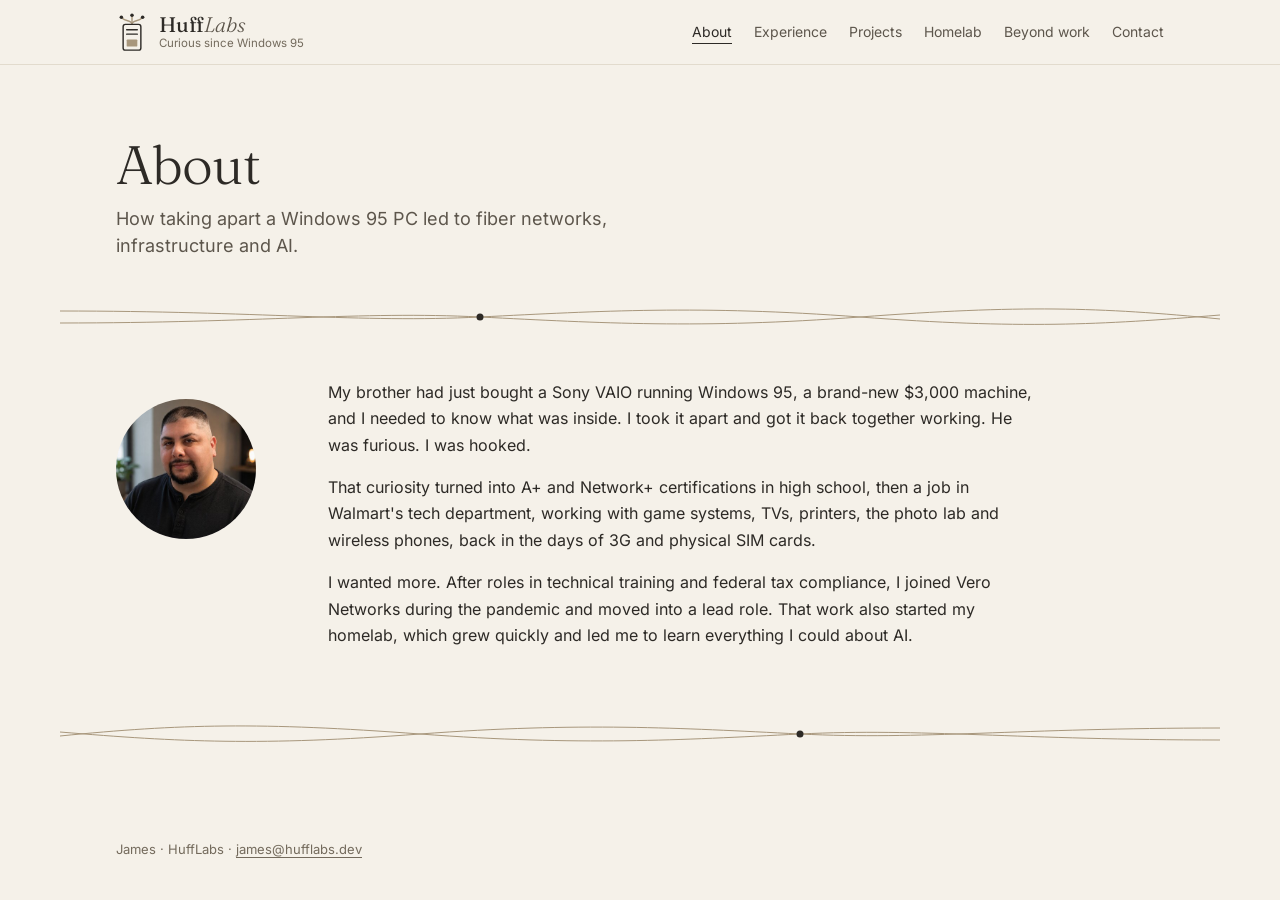
==== about/index.html @ ae7b285c "Separate pages for each section" ====
<!doctype html>
<html lang="en">
<head>
  <meta charset="utf-8">
  <meta name="viewport" content="width=device-width, initial-scale=1">
  <meta http-equiv="Content-Security-Policy" content="default-src 'none'; style-src 'self'; font-src 'self'; img-src 'self'; base-uri 'none'; form-action 'none'">
  <meta name="referrer" content="strict-origin-when-cross-origin">
  <title>About | James, HuffLabs</title>
  <meta name="description" content="How taking apart a Windows 95 PC led James to fiber networks, infrastructure and AI.">
  <meta name="color-scheme" content="light dark">
  <meta property="og:type" content="website">
  <meta property="og:title" content="About | James, HuffLabs">
  <meta property="og:description" content="How taking apart a Windows 95 PC led James to fiber networks, infrastructure and AI.">
  <meta property="og:url" content="https://hufflabs.dev/about/">
  <link rel="canonical" href="https://hufflabs.dev/about/">
  <link rel="icon" href="/assets/favicon.svg" type="image/svg+xml">
  <link rel="preload" href="/assets/fonts/fraunces.woff2" as="font" type="font/woff2" crossorigin>
  <link rel="stylesheet" href="/assets/style.css">
</head>
<body>
  <a class="skip" href="#main">Skip to content</a>

  <svg class="sprite" width="0" height="0" aria-hidden="true">
    <defs>
      <g id="wave">
        <path d="M0 8C200 8 300 20 420 14S640 2 800 14 1040 22 1160 12"/>
        <path d="M0 20C200 20 300 8 420 14S640 26 800 14 1040 4 1160 16"/>
        <circle class="wave-node" cx="420" cy="14" r="3.5"/>
      </g>
    </defs>
  </svg>

  <header class="top">
    <a class="brand" href="/">
      <svg class="mark" viewBox="0 0 36 44" width="32" height="39" aria-hidden="true">
        <g class="mark-strands">
          <path d="M18 14V5"/>
          <path d="M18 14C18 9 11 11 7 7"/>
          <path d="M18 14C18 9 25 11 29 7"/>
        </g>
        <circle class="mark-dot" cx="18" cy="3.6" r="2"/>
        <circle class="mark-dot" cx="6" cy="6" r="2"/>
        <circle class="mark-dot" cx="30" cy="6" r="2"/>
        <rect class="mark-case" x="8" y="14" width="20" height="29" rx="2.5"/>
        <path class="mark-case" d="M12 20h12M12 25h12"/>
        <rect class="mark-fill" x="12" y="31" width="12" height="8" rx="1"/>
      </svg>
      <span class="brand-text">
        <span class="wordmark">Huff<i>Labs</i></span>
        <span class="slogan">Curious since Windows 95</span>
      </span>
    </a>
    <nav aria-label="Main">
      <a href="/about/" aria-current="page">About</a>
      <a href="/experience/">Experience</a>
      <a href="/projects/">Projects</a>
      <a href="/homelab/">Homelab</a>
      <a href="/beyond/">Beyond work</a>
      <a href="/contact/">Contact</a>
    </nav>
  </header>

  <main id="main">
    <div class="page-head">
      <h1>About</h1>
      <p class="lede">How taking apart a Windows 95 PC led to fiber networks, infrastructure and AI.</p>
    </div>

    <svg class="wave" viewBox="0 0 1160 28" preserveAspectRatio="xMidYMid slice" aria-hidden="true"><use href="#wave"/></svg>

    <section id="about">
      <div class="side">
        <img class="portrait" src="/assets/photos/portrait.jpg" width="392" height="392" alt="Portrait of James">
      </div>
      <div>
        <p>My brother had just bought a Sony VAIO running Windows 95, a brand-new $3,000 machine, and I needed to know what was inside. I took it apart and got it back together working. He was furious. I was hooked.</p>
        <p>That curiosity turned into A+ and Network+ certifications in high school, then a job in Walmart's tech department, working with game systems, TVs, printers, the photo lab and wireless phones, back in the days of 3G and physical SIM cards.</p>
        <p>I wanted more. After roles in technical training and federal tax compliance, I joined Vero Networks during the pandemic and moved into a lead role. That work also started my homelab, which grew quickly and led me to learn everything I could about AI.</p>
      </div>
    </section>

    <svg class="wave flip" viewBox="0 0 1160 28" preserveAspectRatio="xMidYMid slice" aria-hidden="true"><use href="#wave"/></svg>
  </main>

  <footer>James · HuffLabs · <a href="mailto:james@hufflabs.dev">james@hufflabs.dev</a></footer>
</body>
</html>
---- assets/style.css ----
@font-face {
  font-family: "Fraunces";
  src: url("fonts/fraunces.woff2") format("woff2");
  font-weight: 100 900;
  font-style: normal;
  font-display: swap;
}
@font-face {
  font-family: "Fraunces";
  src: url("fonts/fraunces-italic.woff2") format("woff2");
  font-weight: 100 900;
  font-style: italic;
  font-display: swap;
}
@font-face {
  font-family: "Inter";
  src: url("fonts/inter.woff2") format("woff2");
  font-weight: 100 900;
  font-display: swap;
}

:root {
  --paper: #f5f1e9;
  --ink: #2d2a26;
  --soft: #5d564c;
  --quiet: #736a5c;
  --label: #736a5c;
  --rule: #e2dbcd;
  --rule-soft: #e9e3d6;
  --strand: #a8977c;
  --serif: "Fraunces", Georgia, "Times New Roman", serif;
  --sans: "Inter", system-ui, -apple-system, "Segoe UI", sans-serif;
  --gutter: clamp(20px, 5vw, 56px);
}
@media (prefers-color-scheme: dark) {
  :root {
    --paper: #211f1b;
    --ink: #ece6da;
    --soft: #bfb7a8;
    --quiet: #a79e8e;
    --label: #a79e8e;
    --rule: #38342d;
    --rule-soft: #2e2b25;
    --strand: #6e6554;
  }
}

* { box-sizing: border-box; }
html { scroll-behavior: smooth; scroll-padding-top: 84px; -webkit-text-size-adjust: 100%; }
@media (prefers-reduced-motion: reduce) { html { scroll-behavior: auto; } }

body {
  margin: 0;
  background: var(--paper);
  color: var(--ink);
  font: 400 16px/1.65 var(--sans);
}
a { color: inherit; text-decoration-thickness: 1px; text-underline-offset: 3px; }
a:hover { color: var(--quiet); }
:focus-visible { outline: 2px solid var(--ink); outline-offset: 3px; border-radius: 2px; }

.skip {
  position: absolute;
  left: 12px;
  top: -60px;
  padding: 8px 14px;
  background: var(--ink);
  color: var(--paper);
  z-index: 3;
}
.skip:focus { top: 12px; color: var(--paper); }

.top {
  position: sticky;
  top: 0;
  z-index: 2;
  display: flex;
  flex-wrap: wrap;
  justify-content: space-between;
  align-items: center;
  gap: 8px 24px;
  padding: 12px max(var(--gutter), calc((100% - 1160px) / 2 + var(--gutter)));
  background: var(--paper);
  border-bottom: 1px solid var(--rule);
}
.brand { display: flex; align-items: center; gap: 11px; text-decoration: none; }
.brand:hover { color: inherit; }
.mark { flex: none; display: block; }
.mark-strands, .mark-case { fill: none; stroke-width: 1.6; stroke-linecap: round; }
.mark-strands { stroke: var(--strand); }
.mark-case { stroke: var(--ink); }
.mark-dot { fill: var(--ink); }
.mark-fill { fill: var(--strand); }
.brand-text { display: flex; flex-direction: column; }
.wordmark { font: 400 21px/1.15 var(--serif); letter-spacing: -0.01em; }
.wordmark i { font-weight: 300; color: var(--soft); }
.slogan { font-size: 11.5px; line-height: 1.35; color: var(--quiet); }
.top nav { display: flex; flex-wrap: wrap; gap: 4px 22px; font-size: 14px; color: var(--soft); }
.top nav a { text-decoration: none; }
.top nav a:hover { text-decoration: underline; color: var(--ink); }

main, footer { max-width: 1160px; margin: 0 auto; }

.hero {
  display: grid;
  grid-template-columns: 1.45fr 1fr;
  gap: 40px;
  align-items: center;
  padding: clamp(48px, 8vw, 96px) var(--gutter);
}
h1 {
  margin: 0 0 20px;
  font: 300 clamp(40px, 6vw, 68px)/1.04 var(--serif);
  letter-spacing: -0.02em;
}
.lede { margin: 0 0 24px; max-width: 34em; font-size: 18px; line-height: 1.5; color: var(--soft); }
.actions { display: flex; flex-wrap: wrap; gap: 20px; margin: 0; font-size: 14px; font-weight: 500; }
.strands { width: 100%; height: auto; fill: none; stroke: var(--strand); stroke-width: 1.1; }
.strands circle { fill: var(--ink); stroke: none; }

section {
  display: grid;
  grid-template-columns: 180px minmax(0, 1fr);
  gap: 32px;
  padding: 48px var(--gutter) 56px;
}
section > div { max-width: 44em; }
#homelab > div, #beyond > div, #contact > div { max-width: none; }
h2 { margin: 0; font: italic 300 22px/1.3 var(--serif); color: var(--label); }
h3 { margin: 0 0 4px; font: 400 22px/1.3 var(--serif); }
p { margin: 0 0 16px; }
.meta { margin-bottom: 10px; color: var(--quiet); font-size: 14px; }
.note { color: var(--quiet); font-size: 14px; }
.sprite { position: absolute; }
.wave { display: block; width: 100%; height: 28px; fill: none; stroke: var(--strand); stroke-width: 1; }
.wave-node { fill: var(--ink); stroke: none; }
.wave.flip { transform: scaleX(-1); }

.side { align-self: start; position: sticky; top: 96px; }
.portrait { display: block; }
#beyond { grid-template-columns: 180px minmax(0, 1fr) 132px; }
.side-end { padding-top: 29px; }
.art { display: block; width: 100%; max-width: 132px; height: auto; margin-top: 22px; fill: none; stroke: var(--strand); stroke-width: 1.1; stroke-linecap: round; }
.art circle { fill: var(--paper); }
.art .solid { fill: var(--ink); stroke: none; }
.art .plain { fill: var(--paper); }
.art .ink { stroke: var(--ink); }
.art .fill { fill: var(--strand); stroke: none; }
.art text { fill: var(--ink); stroke: none; font: 300 19px var(--serif); }

.timeline { position: relative; padding-left: 26px; margin-bottom: 36px; }
.timeline::before { content: ""; position: absolute; left: 4px; top: 12px; bottom: 28px; width: 1px; background: var(--strand); }
.timeline .item { position: relative; border-bottom: 0; padding-bottom: 0; margin-bottom: 34px; }
.timeline .item:last-child { margin-bottom: 0; }
.timeline .item::before { content: ""; position: absolute; left: -26px; top: 10px; width: 9px; height: 9px; border-radius: 50%; background: var(--paper); border: 1px solid var(--strand); }
.timeline .now::before { background: var(--ink); border-color: var(--ink); }

.contact { display: flex; align-items: center; justify-content: space-between; gap: 32px; }
.closing { flex: 1 1 0; min-width: 0; max-width: 360px; margin-top: 0; }

.item { padding-bottom: 28px; margin-bottom: 28px; border-bottom: 1px solid var(--rule-soft); }
.item p:last-child { margin-bottom: 0; }
#projects .item:last-child { padding-bottom: 0; margin-bottom: 0; border-bottom: 0; }

.columns { display: grid; grid-template-columns: repeat(2, minmax(0, 1fr)); gap: 24px 32px; margin: 0; }
.four { grid-template-columns: repeat(4, minmax(0, 1fr)); }
dt { font-weight: 500; }
dd { margin: 0; color: var(--quiet); font-size: 14px; line-height: 1.5; }
.four dt { font: 400 19px/1.3 var(--serif); margin-bottom: 4px; }

.portrait { display: block; width: 140px; height: 140px; margin-top: 20px; border-radius: 50%; }
.photos { display: grid; grid-template-columns: repeat(3, minmax(0, 1fr)); gap: 20px; margin: 8px 0 32px; }
figure { margin: 0; }
.photos img { display: block; width: 100%; height: auto; aspect-ratio: 4 / 5; object-fit: cover; border-radius: 4px; }
figcaption { margin-top: 8px; color: var(--quiet); font-size: 13px; line-height: 1.4; }

.email { margin-bottom: 6px; font: 300 clamp(26px, 4vw, 34px)/1.2 var(--serif); }

footer { padding: 24px var(--gutter) 40px; color: var(--quiet); font-size: 13px; }

@media (max-width: 960px) {
  #beyond { grid-template-columns: 180px minmax(0, 1fr); }
  .side-end { display: none; }
  .four { grid-template-columns: repeat(2, minmax(0, 1fr)); }
}
@media (max-width: 760px) {
  html { scroll-padding-top: 16px; }
  .top { position: static; }
  .hero { grid-template-columns: 1fr; }
  .strands { max-width: 320px; }
  section, #beyond { grid-template-columns: 1fr; gap: 16px; padding-top: 40px; padding-bottom: 40px; }
  .columns { grid-template-columns: 1fr; }
  .side { position: static; }
  .art { display: none; }
  .portrait { width: 112px; height: 112px; margin-top: 14px; }
}
@media (max-width: 480px) {
  .photos { grid-template-columns: 1fr; }
}
@media (max-width: 760px) and (min-width: 480px) {
  .four { grid-template-columns: repeat(2, minmax(0, 1fr)); }
}
@media print {
  .top nav, .strands, .skip, .wave, .art { display: none; }
  .top { position: static; }
  body { background: #fff; color: #000; }
}

/* Project screenshots */
.shots { display: grid; grid-template-columns: repeat(2, minmax(0, 1fr)); gap: 16px; align-items: start; margin-top: 18px; }
.shots.stack { grid-template-columns: 1fr; }
.shots.stack a { width: fit-content; max-width: 100%; }
.shots.stack img { width: auto; max-width: 100%; }
.shots a { display: block; }
.shots img { display: block; width: 100%; height: auto; border-radius: 4px; border: 1px solid var(--rule); background: var(--rule-soft); }
.shots a:hover img, .shots a:focus-visible img { border-color: var(--strand); }
.shots figcaption { margin-top: 6px; color: var(--quiet); font-size: 13px; }
@media (max-width: 480px) { .shots { grid-template-columns: 1fr; } }

/* Separate pages */
.top nav a[aria-current="page"] { color: var(--ink); text-decoration: underline; text-underline-offset: 6px; text-decoration-thickness: 1px; }
.page-head { padding: clamp(36px, 6vw, 72px) var(--gutter) clamp(28px, 4vw, 44px); }
.page-head h1 { margin: 0 0 12px; font-size: clamp(36px, 5vw, 54px); }
.page-head .lede { margin: 0; }
.guide { display: grid; grid-template-columns: repeat(3, minmax(0, 1fr)); gap: 20px; padding: 48px var(--gutter) 56px; }
.guide-card { display: block; padding: 22px 22px 20px; border: 1px solid var(--rule); border-radius: 6px; text-decoration: none; color: inherit; }
.guide-card h2 { margin: 0 0 6px; font: 400 22px/1.3 var(--serif); color: var(--ink); }
.guide-card h2::after { content: " →"; color: var(--strand); }
.guide-card p { margin: 0; color: var(--soft); font-size: 15px; line-height: 1.5; }
.guide-card:hover, .guide-card:focus-visible { border-color: var(--strand); color: inherit; }
.guide-card:hover h2 { text-decoration: underline; text-underline-offset: 5px; text-decoration-thickness: 1px; }
footer a { color: inherit; }
@media (max-width: 760px) { .guide { grid-template-columns: 1fr; padding-top: 36px; padding-bottom: 40px; } }
@media (max-width: 960px) and (min-width: 761px) { .guide { grid-template-columns: repeat(2, minmax(0, 1fr)); } }
body { min-height: 100vh; display: flex; flex-direction: column; }
main { flex: 1 0 auto; width: 100%; }
footer { width: 100%; box-sizing: border-box; }
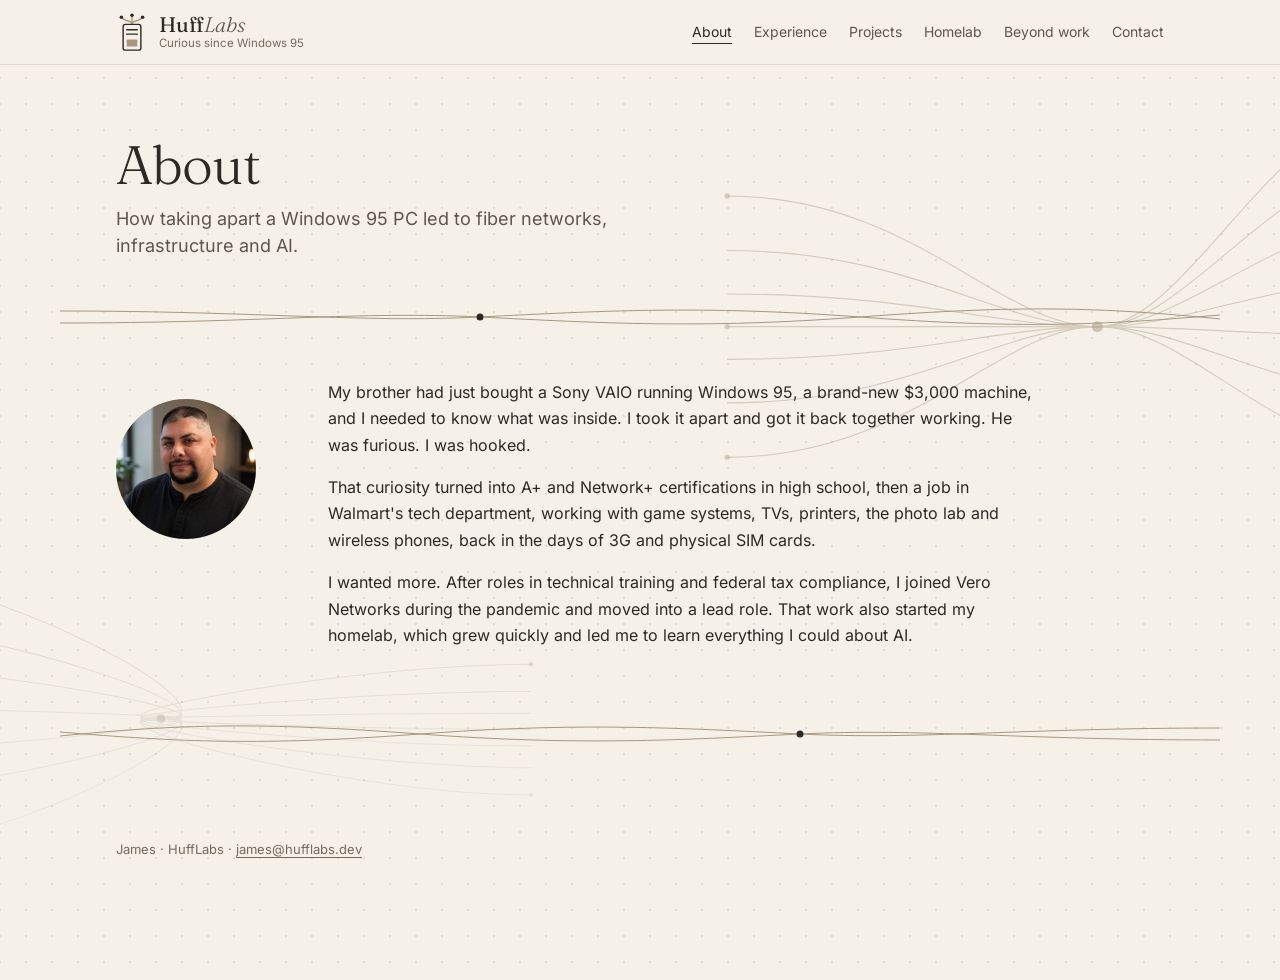
==== commit c5dc82ac: "Background designs: dot grid and fiber strands" ====
--- a/about/index.html
+++ b/about/index.html
@@ -18,6 +18,32 @@
   <link rel="stylesheet" href="/assets/style.css">
 </head>
 <body>
+  <div class="backdrop flip-x" aria-hidden="true">
+    <svg viewBox="0 0 1440 900" preserveAspectRatio="xMidYMin slice">
+      <g class="bd-strands">
+        <path d="M-40 70C130 70 210 300 300 300S470 180 640 180"/>
+        <path d="M-40 130C130 130 210 300 300 300S470 230 640 230"/>
+        <path d="M-40 190C130 190 210 300 300 300S470 270 640 270"/>
+        <path d="M-40 250C130 250 210 300 300 300S470 300 640 300"/>
+        <path d="M-40 310C130 310 210 300 300 300S470 330 640 330"/>
+        <path d="M-40 370C130 370 210 300 300 300S470 370 640 370"/>
+        <path d="M-40 430C130 430 210 300 300 300S470 420 640 420"/>
+      </g>
+      <g class="bd-strands bd-soft">
+        <path d="M1480 520C1320 520 1070 660 1160 660S990 610 820 610"/>
+        <path d="M1480 570C1320 570 1070 660 1160 660S990 635 820 635"/>
+        <path d="M1480 610C1320 610 1070 660 1160 660S990 655 820 655"/>
+        <path d="M1480 650C1320 650 1070 660 1160 660S990 670 820 670"/>
+        <path d="M1480 690C1320 690 1070 660 1160 660S990 685 820 685"/>
+        <path d="M1480 730C1320 730 1070 660 1160 660S990 705 820 705"/>
+        <path d="M1480 790C1320 790 1070 660 1160 660S990 730 820 730"/>
+      </g>
+      <circle class="bd-node" cx="300" cy="300" r="5"/>
+      <circle class="bd-node" cx="1160" cy="660" r="4"/>
+      <circle class="bd-dot" cx="640" cy="180" r="2.5"/><circle class="bd-dot" cx="640" cy="300" r="2.5"/><circle class="bd-dot" cx="640" cy="420" r="2.5"/>
+      <circle class="bd-dot" cx="820" cy="610" r="2"/><circle class="bd-dot" cx="820" cy="730" r="2"/>
+    </svg>
+  </div>
   <a class="skip" href="#main">Skip to content</a>
 
   <svg class="sprite" width="0" height="0" aria-hidden="true">
--- a/assets/style.css
+++ b/assets/style.css
@@ -235,3 +235,28 @@
 body { min-height: 100vh; display: flex; flex-direction: column; }
 main { flex: 1 0 auto; width: 100%; }
 footer { width: 100%; box-sizing: border-box; }
+
+/* Background designs */
+:root { --dot: rgba(115, 106, 92, 0.16); --bd-line: var(--strand); }
+@media (prefers-color-scheme: dark) { :root { --dot: rgba(167, 158, 142, 0.10); } }
+body {
+  position: relative;
+  background-image: radial-gradient(var(--dot) 1px, transparent 1.4px);
+  background-size: 26px 26px;
+  background-position: 13px 13px;
+}
+.backdrop {
+  position: absolute; left: 0; right: 0; top: 0; height: min(980px, 140vh);
+  overflow: hidden; pointer-events: none; z-index: -1;
+  -webkit-mask-image: linear-gradient(to bottom, #000 55%, transparent);
+  mask-image: linear-gradient(to bottom, #000 55%, transparent);
+}
+.backdrop svg { display: block; width: 100%; height: 100%; }
+.backdrop.flip-x svg { transform: scaleX(-1); }
+.bd-strands { fill: none; stroke: var(--bd-line); stroke-width: 1; opacity: 0.42; }
+.bd-soft { opacity: 0.3; }
+.bd-node { fill: var(--strand); opacity: 0.5; }
+.bd-dot { fill: var(--strand); opacity: 0.4; }
+.guide-card { background: var(--paper); }
+@media (max-width: 760px) { .backdrop { height: 720px; } .bd-strands { opacity: 0.22; } .bd-soft { opacity: 0.14; } }
+@media print { .backdrop { display: none; } body { background-image: none; } }
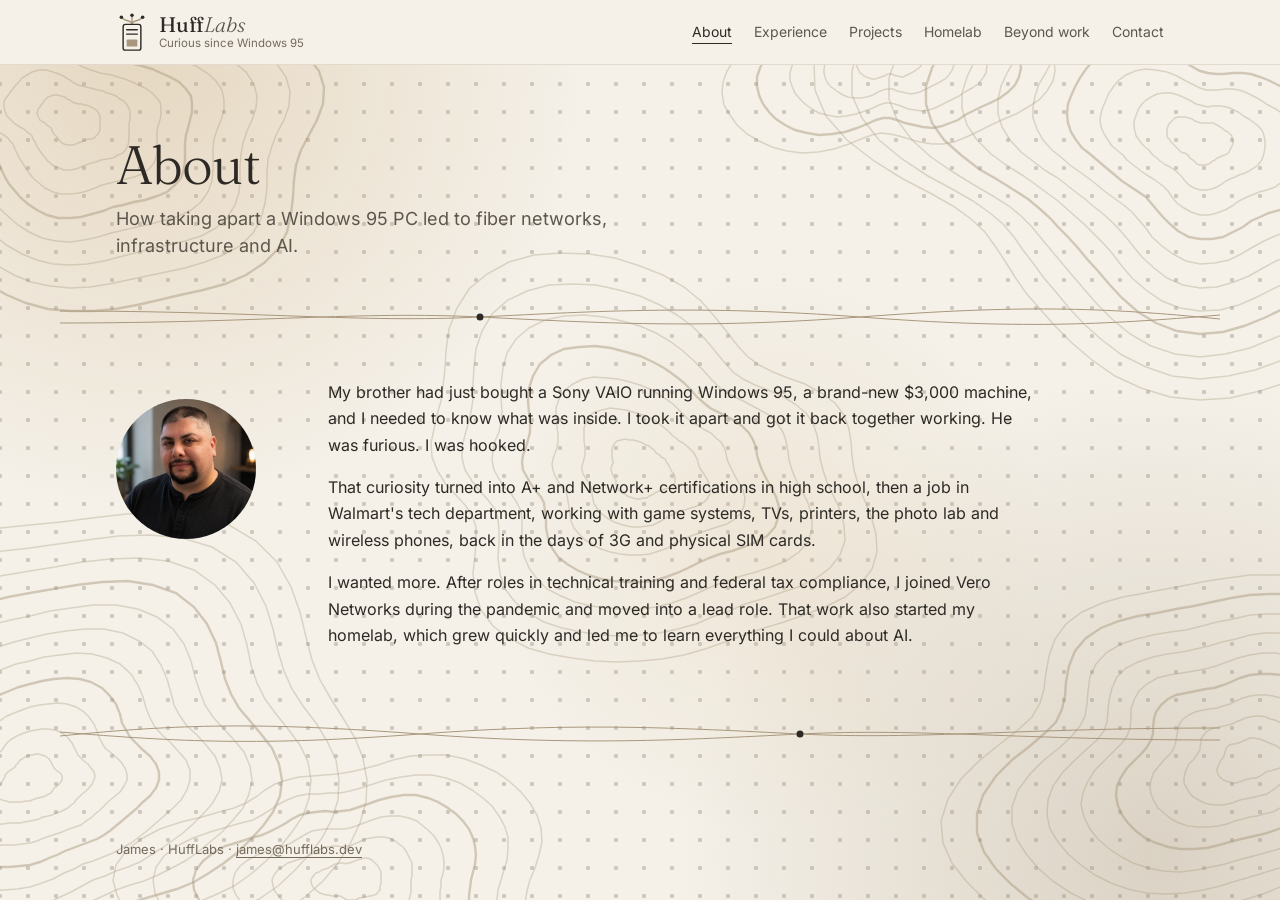
==== commit cc0c66ad: "Background: topographic lines and soft glows, bigger dots" ====
--- a/about/index.html
+++ b/about/index.html
@@ -19,30 +19,8 @@
 </head>
 <body>
   <div class="backdrop flip-x" aria-hidden="true">
-    <svg viewBox="0 0 1440 900" preserveAspectRatio="xMidYMin slice">
-      <g class="bd-strands">
-        <path d="M-40 70C130 70 210 300 300 300S470 180 640 180"/>
-        <path d="M-40 130C130 130 210 300 300 300S470 230 640 230"/>
-        <path d="M-40 190C130 190 210 300 300 300S470 270 640 270"/>
-        <path d="M-40 250C130 250 210 300 300 300S470 300 640 300"/>
-        <path d="M-40 310C130 310 210 300 300 300S470 330 640 330"/>
-        <path d="M-40 370C130 370 210 300 300 300S470 370 640 370"/>
-        <path d="M-40 430C130 430 210 300 300 300S470 420 640 420"/>
-      </g>
-      <g class="bd-strands bd-soft">
-        <path d="M1480 520C1320 520 1070 660 1160 660S990 610 820 610"/>
-        <path d="M1480 570C1320 570 1070 660 1160 660S990 635 820 635"/>
-        <path d="M1480 610C1320 610 1070 660 1160 660S990 655 820 655"/>
-        <path d="M1480 650C1320 650 1070 660 1160 660S990 670 820 670"/>
-        <path d="M1480 690C1320 690 1070 660 1160 660S990 685 820 685"/>
-        <path d="M1480 730C1320 730 1070 660 1160 660S990 705 820 705"/>
-        <path d="M1480 790C1320 790 1070 660 1160 660S990 730 820 730"/>
-      </g>
-      <circle class="bd-node" cx="300" cy="300" r="5"/>
-      <circle class="bd-node" cx="1160" cy="660" r="4"/>
-      <circle class="bd-dot" cx="640" cy="180" r="2.5"/><circle class="bd-dot" cx="640" cy="300" r="2.5"/><circle class="bd-dot" cx="640" cy="420" r="2.5"/>
-      <circle class="bd-dot" cx="820" cy="610" r="2"/><circle class="bd-dot" cx="820" cy="730" r="2"/>
-    </svg>
+    <div class="glow g1"></div><div class="glow g2"></div><div class="glow g3"></div>
+    <svg viewBox="0 0 1440 900" preserveAspectRatio="xMidYMid slice"><path class="topo" d="M190 140L189 142L187 144L186 145L184 147L183 148L182 149L180 151L179 152L177 153L175 153L174 154L172 155L171 157L169 159L167 160L165 162L163 164L160 165L157 165L154 165L151 164L149 162L147 161L145 160L143 158L140 157L138 156L135 155L133 154L131 152L130 150L129 148L128 146L127 144L127 142L127 140L128 138L128 136L130 134L132 132L134 131L136 130L138 128L140 127L141 126L143 125L145 124L147 123L149 123L152 123L154 123L156 123L158 123L160 123L162 122L165 121L168 119L171 118L175 117L178 117L182 117L185 118L187 120L189 122L191 124L192 126L193 129L193 131L193 133L193 136L192 138Z"/><path class="topo" d="M221 140L218 144L215 147L211 150L209 153L206 156L203 158L200 161L197 163L194 165L190 167L187 169L184 171L181 174L178 177L175 181L171 185L166 188L160 190L154 190L148 189L143 187L138 184L134 181L130 179L125 177L121 175L115 173L111 171L106 168L102 165L99 161L97 157L96 153L95 148L95 144L95 140L96 136L97 132L100 128L103 125L107 122L111 119L115 117L119 114L122 112L126 110L130 108L134 107L139 106L143 106L148 106L152 107L156 106L160 105L164 104L169 101L175 98L182 95L189 93L197 93L203 94L209 97L214 100L218 104L221 108L223 113L225 118L226 122L226 127L225 131L224 136Z"/><path class="topo" d="M252 140L248 146L242 151L237 155L233 160L228 164L224 167L219 171L215 174L210 177L205 180L201 183L196 187L192 191L188 197L183 203L176 208L169 212L160 215L151 215L143 213L135 210L128 206L121 201L115 198L108 195L101 192L93 190L85 187L78 182L72 177L68 172L66 165L64 159L63 153L63 146L63 140L64 134L67 128L70 122L75 117L80 112L86 108L92 105L98 101L103 98L109 95L115 92L121 90L128 89L135 89L142 90L148 90L154 90L160 88L166 85L174 81L183 76L193 72L204 70L215 69L225 71L234 75L241 80L246 86L251 93L254 100L257 107L259 113L260 120L259 127L256 134Z"/><path class="topo major" d="M284 140L278 148L270 154L263 160L256 166L250 171L244 176L238 181L232 185L226 189L220 193L214 197L209 203L204 209L198 216L190 224L182 231L171 237L160 239L148 239L137 237L127 232L117 227L109 221L100 217L91 213L80 210L70 207L59 203L50 197L43 190L37 182L34 174L33 165L32 157L32 148L32 140L34 132L36 124L40 116L46 109L53 103L60 97L68 92L76 88L84 84L92 80L100 77L109 74L118 73L127 73L136 74L144 74L152 73L160 71L169 66L179 60L191 54L205 49L219 46L234 45L247 48L258 54L267 61L274 69L280 78L285 87L289 96L292 104L293 114L292 123L289 132Z"/><path class="topo" d="M317 140L308 150L298 158L289 166L280 172L272 178L264 184L257 190L249 196L242 201L235 206L228 212L222 219L215 227L208 237L198 246L187 254L174 261L160 264L145 263L131 260L119 254L107 247L96 241L85 236L73 232L60 228L46 224L33 219L21 212L12 203L6 193L3 182L2 171L1 161L1 150L2 140L3 130L5 120L10 110L16 101L25 93L34 86L44 80L54 74L64 69L75 65L85 61L97 59L108 58L120 58L130 58L141 58L150 57L160 53L171 47L184 39L199 31L217 25L235 22L252 22L268 26L282 33L293 42L301 52L309 63L315 74L321 84L325 96L327 107L327 118L323 129Z"/><path class="topo" d="M350 140L339 152L326 162L314 171L302 178L292 186L283 193L275 199L267 206L258 213L250 220L243 227L235 236L227 246L218 257L206 268L193 278L177 285L160 288L143 287L126 282L111 276L97 268L84 261L70 256L55 251L39 247L22 242L6 236L-7 227L-18 216L-24 204L-28 191L-29 177L-29 165L-29 152L-29 140L-28 128L-25 116L-21 104L-13 93L-4 83L8 75L20 67L32 61L45 55L58 50L71 46L85 44L99 42L112 42L125 43L137 42L148 40L160 35L173 27L189 18L208 9L228 1L250 -3L271 -2L289 3L305 12L318 23L328 35L337 48L346 61L353 73L359 86L362 100L362 114L358 127Z"/><path class="topo" d="M383 140L369 154L354 165L338 175L325 184L313 193L302 201L293 209L284 217L275 225L266 234L257 243L248 253L239 265L228 278L214 290L198 301L180 308L160 311L140 310L121 305L103 297L87 289L71 281L55 275L37 270L17 266L-2 260L-21 252L-36 242L-48 229L-55 214L-58 199L-58 183L-58 168L-58 154L-59 140L-58 126L-56 112L-52 98L-44 85L-33 73L-20 63L-5 55L11 47L26 41L42 36L57 32L73 29L89 28L105 27L119 27L133 26L146 23L160 16L176 7L194 -4L216 -15L240 -23L265 -26L289 -25L310 -19L328 -8L343 5L355 19L366 33L376 48L386 62L393 77L398 93L398 109L393 125Z"/><path class="topo major" d="M416 140L399 155L381 169L362 180L346 190L332 199L320 209L310 218L301 228L292 237L282 248L273 259L262 271L251 284L238 298L222 312L204 323L183 331L160 334L137 332L116 326L96 318L77 309L58 301L39 295L18 290L-5 285L-27 279L-48 269L-65 257L-78 241L-84 224L-87 207L-87 189L-87 172L-87 156L-88 140L-89 124L-88 108L-84 92L-75 77L-63 63L-47 52L-30 42L-11 34L7 27L26 22L44 17L62 15L80 13L97 12L114 12L129 10L144 5L160 -3L178 -14L200 -26L224 -38L252 -47L280 -50L307 -48L331 -40L351 -28L367 -13L382 2L395 18L407 34L419 51L428 68L434 86L434 104L428 123Z"/><path class="topo" d="M448 140L429 157L407 172L386 185L367 196L351 206L339 216L328 227L319 238L309 250L299 262L288 275L276 289L263 304L248 319L230 334L209 346L185 354L160 357L135 354L110 348L88 339L66 330L45 322L23 316L-1 310L-27 305L-52 297L-76 286L-94 272L-107 254L-114 234L-116 214L-116 195L-116 176L-117 158L-119 140L-121 122L-120 103L-116 85L-107 68L-93 53L-75 40L-54 29L-33 20L-11 14L10 8L31 4L51 1L71 -1L90 -3L108 -4L125 -7L142 -13L160 -23L181 -35L205 -49L233 -61L263 -70L295 -73L324 -70L350 -61L373 -48L391 -31L408 -14L423 4L438 21L453 39L464 58L471 78L471 99L463 120Z"/><path class="topo" d="M481 140L458 159L432 176L408 189L387 201L370 213L357 224L346 237L337 250L327 263L316 278L304 292L291 308L276 324L258 340L238 355L214 367L188 376L160 379L132 376L105 370L80 361L56 351L32 343L6 337L-21 331L-50 325L-78 316L-103 303L-123 286L-135 266L-142 244L-144 222L-144 200L-144 180L-146 160L-149 140L-153 120L-154 99L-150 79L-140 59L-124 42L-103 28L-79 16L-53 7L-29 0L-5 -5L18 -10L40 -13L62 -16L82 -18L102 -21L121 -25L140 -32L160 -43L183 -57L210 -71L241 -85L275 -93L309 -96L341 -92L370 -82L394 -67L415 -49L434 -30L452 -12L470 7L487 27L501 48L508 71L508 95L498 118Z"/><path class="topo" d="M513 140L486 161L457 179L430 193L407 206L389 219L375 232L365 246L355 261L345 277L334 293L320 309L305 326L288 343L268 360L245 376L219 388L190 397L160 400L130 398L100 391L72 382L45 373L18 365L-10 358L-41 352L-72 345L-103 335L-130 320L-150 301L-163 278L-170 254L-171 229L-171 206L-172 183L-175 162L-180 140L-185 118L-187 95L-184 72L-173 50L-154 32L-130 16L-102 4L-74 -5L-46 -12L-19 -18L6 -23L30 -27L53 -30L75 -33L96 -37L116 -43L137 -52L160 -64L186 -79L216 -94L250 -107L286 -116L323 -119L358 -114L389 -102L416 -86L439 -67L461 -47L482 -27L503 -6L522 15L538 38L546 63L545 90L534 116Z"/><path class="topo" d="M1320 120L1317 122L1315 123L1313 125L1312 126L1310 127L1309 128L1308 130L1308 131L1307 132L1306 134L1305 135L1303 137L1302 139L1300 141L1298 143L1296 144L1293 145L1290 145L1287 145L1284 144L1282 143L1279 142L1277 141L1274 140L1272 139L1269 139L1266 138L1264 136L1262 134L1261 132L1260 130L1260 128L1260 126L1260 124L1260 122L1260 120L1260 118L1260 116L1261 114L1262 112L1263 111L1265 109L1267 108L1269 107L1271 106L1274 105L1276 105L1278 104L1280 104L1282 104L1284 103L1286 103L1288 102L1290 100L1293 99L1295 97L1299 96L1302 95L1306 95L1309 96L1312 97L1314 99L1316 101L1317 103L1319 105L1320 107L1322 109L1322 111L1323 113L1322 116L1321 118Z"/><path class="topo" d="M1349 120L1345 124L1340 127L1336 129L1333 132L1330 134L1328 136L1327 139L1325 142L1324 145L1322 148L1320 151L1317 155L1314 159L1311 162L1306 166L1301 168L1296 170L1290 170L1284 169L1279 167L1274 165L1269 163L1264 162L1259 160L1253 159L1247 158L1242 155L1237 153L1234 149L1232 145L1231 140L1231 136L1231 132L1231 128L1231 124L1230 120L1230 116L1230 112L1231 108L1233 105L1236 101L1240 99L1244 96L1249 94L1253 93L1257 91L1262 90L1266 89L1270 88L1274 87L1278 86L1282 85L1286 83L1290 80L1295 77L1301 74L1307 72L1314 70L1321 70L1328 72L1333 75L1338 78L1341 82L1345 86L1348 90L1351 94L1354 98L1356 102L1356 107L1355 111L1353 116Z"/><path class="topo" d="M1379 120L1372 125L1365 130L1358 134L1353 137L1350 141L1347 144L1345 149L1343 153L1341 158L1338 162L1335 167L1331 173L1327 178L1321 183L1315 188L1307 192L1299 194L1290 194L1281 193L1273 191L1265 188L1258 185L1250 183L1242 181L1234 179L1226 177L1218 174L1211 169L1206 163L1204 157L1203 150L1203 144L1203 137L1203 131L1202 126L1200 120L1199 114L1199 108L1200 102L1204 97L1209 92L1215 88L1222 85L1228 82L1235 79L1242 77L1248 75L1254 74L1260 73L1266 71L1272 69L1277 67L1283 64L1290 60L1298 55L1306 51L1316 47L1327 46L1337 46L1346 48L1354 52L1361 58L1367 63L1372 69L1377 75L1382 81L1386 87L1389 93L1390 100L1389 107L1385 114Z"/><path class="topo major" d="M1408 120L1398 127L1388 133L1380 138L1373 142L1369 147L1366 152L1364 158L1361 164L1358 171L1355 177L1351 184L1345 191L1339 198L1332 204L1323 210L1313 215L1302 218L1290 218L1279 217L1268 214L1257 211L1247 207L1237 205L1226 202L1215 200L1203 196L1193 192L1185 185L1179 178L1176 169L1175 160L1175 151L1175 143L1174 135L1172 128L1170 120L1168 112L1168 104L1169 96L1174 89L1181 82L1190 77L1199 73L1208 69L1218 66L1226 64L1234 61L1242 59L1250 57L1258 55L1265 52L1273 49L1281 44L1290 39L1300 33L1312 28L1325 23L1339 21L1352 22L1364 25L1375 30L1384 37L1392 45L1399 52L1406 60L1413 67L1419 75L1423 84L1425 93L1422 103L1417 112Z"/><path class="topo" d="M1437 120L1424 129L1412 136L1401 142L1393 148L1388 154L1385 161L1383 168L1380 176L1377 184L1372 192L1366 201L1360 209L1351 217L1342 225L1331 232L1318 238L1304 241L1290 242L1276 240L1262 237L1249 233L1236 230L1223 227L1209 224L1195 220L1181 216L1169 210L1159 202L1152 192L1148 181L1147 169L1147 158L1147 148L1146 139L1143 130L1139 120L1136 110L1136 100L1138 90L1144 81L1153 73L1164 66L1177 61L1189 57L1201 54L1211 51L1221 47L1231 44L1240 41L1250 38L1259 34L1269 30L1279 24L1290 18L1303 11L1318 4L1334 -1L1350 -3L1367 -2L1382 2L1395 9L1407 17L1417 26L1426 35L1436 44L1445 54L1453 64L1458 75L1459 86L1456 98L1448 110Z"/><path class="topo" d="M1465 120L1449 130L1434 139L1422 146L1413 153L1407 160L1404 169L1402 178L1399 188L1395 198L1390 208L1382 218L1374 227L1364 237L1352 246L1338 254L1323 260L1307 264L1290 265L1273 264L1256 261L1241 257L1225 253L1209 249L1192 245L1175 241L1159 236L1144 228L1133 218L1125 205L1121 192L1120 179L1120 166L1119 154L1117 143L1113 131L1108 120L1104 108L1103 96L1106 84L1114 72L1125 63L1140 56L1155 50L1170 45L1184 41L1197 38L1208 34L1219 30L1230 25L1241 21L1252 16L1264 11L1276 4L1290 -4L1306 -12L1323 -19L1342 -24L1362 -27L1381 -25L1399 -20L1415 -12L1429 -3L1442 8L1454 18L1466 29L1477 40L1487 52L1493 65L1494 80L1489 94L1479 108Z"/><path class="topo" d="M1493 120L1474 132L1456 142L1442 150L1432 158L1427 167L1424 177L1422 188L1419 200L1414 212L1407 224L1399 235L1388 245L1376 256L1362 266L1346 275L1329 282L1310 286L1290 288L1270 287L1251 284L1232 280L1213 276L1194 272L1175 268L1155 262L1137 255L1120 246L1107 233L1099 219L1095 203L1093 188L1093 173L1092 159L1088 146L1083 133L1076 120L1071 106L1070 91L1074 77L1083 64L1098 54L1115 45L1134 39L1151 34L1168 29L1182 25L1195 20L1208 15L1220 9L1233 4L1246 -2L1259 -9L1274 -17L1290 -25L1308 -34L1329 -42L1351 -48L1373 -50L1396 -48L1417 -42L1435 -34L1452 -23L1467 -11L1482 1L1497 13L1510 26L1522 40L1528 56L1529 73L1523 90L1510 106Z"/><path class="topo major" d="M1519 120L1498 133L1478 144L1462 154L1452 164L1447 174L1444 186L1442 199L1439 213L1434 226L1425 239L1415 252L1402 263L1387 275L1371 285L1353 295L1334 303L1312 309L1290 311L1267 311L1245 309L1223 305L1201 300L1180 295L1157 290L1135 284L1114 275L1096 263L1082 249L1073 232L1069 214L1067 197L1066 180L1064 165L1059 150L1051 135L1043 120L1037 104L1036 87L1041 71L1053 56L1070 44L1091 35L1113 28L1133 23L1152 18L1168 12L1182 6L1196 -0L1210 -7L1224 -14L1239 -21L1254 -29L1271 -38L1290 -47L1311 -56L1334 -64L1359 -70L1385 -72L1410 -70L1434 -64L1455 -55L1475 -43L1493 -30L1511 -17L1528 -3L1544 11L1557 28L1564 46L1564 66L1555 85L1540 104Z"/><path class="topo" d="M749 470L748 472L748 474L747 475L746 477L745 479L744 480L744 482L744 485L743 487L742 489L740 491L738 493L735 494L733 496L730 497L727 498L723 499L720 499L717 498L713 498L711 496L708 495L705 493L703 492L701 491L698 490L695 489L691 488L689 486L686 484L685 482L685 480L685 477L686 474L688 472L689 470L690 468L691 466L692 464L693 463L694 461L695 459L697 458L699 457L700 455L702 454L704 453L705 451L707 449L709 448L711 446L714 445L717 443L720 442L723 441L727 440L731 440L735 439L739 440L743 441L745 443L747 446L748 449L748 452L748 455L748 458L747 461L747 463L748 465L748 466L749 468Z"/><path class="topo" d="M778 470L777 474L775 477L773 480L771 484L769 487L768 491L768 495L767 499L766 504L763 508L760 512L756 516L751 519L746 522L740 524L733 526L727 527L720 527L713 526L707 525L701 522L696 519L691 516L686 514L681 511L675 510L669 508L663 506L657 503L653 499L650 494L650 489L651 484L653 479L656 474L659 470L661 466L662 462L663 459L665 455L667 452L670 449L673 446L677 443L681 441L684 438L687 436L691 432L694 429L698 426L703 422L708 419L714 416L720 414L727 412L734 410L742 409L750 408L758 410L765 412L771 416L774 422L776 428L776 435L776 441L775 447L775 451L775 455L776 459L777 463L778 466Z"/><path class="topo" d="M807 470L805 476L802 481L799 486L795 490L793 495L792 501L791 507L790 514L789 521L786 528L781 534L775 540L767 545L759 549L750 552L740 554L730 555L720 555L710 554L701 551L692 548L684 543L676 539L669 536L661 533L652 530L643 527L633 524L625 519L619 513L616 506L615 498L617 490L621 483L625 476L628 470L631 464L633 459L634 453L636 447L639 442L644 438L649 433L655 430L661 426L667 423L672 419L677 414L682 409L687 404L694 399L702 394L710 389L720 385L730 382L742 379L753 378L766 377L777 379L787 384L795 390L801 399L804 408L804 418L803 427L802 435L802 442L803 448L805 453L807 459L808 464Z"/><path class="topo major" d="M837 470L833 477L829 484L824 491L819 497L816 503L815 511L814 519L814 528L812 538L808 548L802 557L793 564L783 570L772 575L759 579L746 581L733 582L720 582L707 581L694 577L683 573L672 568L662 563L651 558L640 554L628 551L616 547L604 542L593 536L585 527L582 518L581 507L584 497L589 487L594 478L598 470L601 462L603 455L604 447L607 440L611 433L618 426L625 421L634 416L642 412L650 408L656 403L663 397L669 390L677 382L686 375L696 368L707 362L720 356L734 352L749 348L765 346L781 347L796 349L809 355L820 364L827 376L831 388L832 401L831 413L830 423L830 432L832 440L834 447L837 455L838 462Z"/><path class="topo" d="M866 470L861 479L855 488L848 495L843 503L839 511L838 520L838 531L838 543L836 556L831 568L823 579L813 589L799 596L785 602L769 606L753 608L736 609L720 609L704 607L688 603L674 598L660 592L647 586L633 581L619 576L604 572L589 567L574 561L561 552L552 542L548 529L548 516L552 503L558 491L564 480L568 470L571 460L572 451L574 441L577 432L583 423L591 415L602 409L613 403L623 398L633 393L641 387L649 379L657 370L666 361L677 351L689 342L704 333L720 326L738 321L756 317L776 315L796 316L815 320L831 328L844 339L853 353L857 368L859 384L859 398L858 411L859 422L861 432L865 441L867 451L868 460Z"/><path class="topo" d="M895 470L888 481L880 491L872 500L865 509L862 519L861 530L861 543L862 558L860 574L855 589L845 602L832 613L816 622L798 628L779 632L759 635L740 636L720 635L701 633L682 629L664 624L648 617L631 611L615 604L598 599L580 593L562 587L545 579L530 568L520 555L515 541L516 525L520 510L527 495L533 482L537 470L540 458L541 447L543 435L547 423L554 413L565 404L578 396L592 390L605 385L617 379L627 372L636 362L645 351L655 339L668 326L683 315L700 305L720 296L741 290L764 285L787 284L811 285L833 291L852 300L868 314L878 331L884 349L886 367L887 384L887 399L889 412L892 424L895 435L898 447L898 458Z"/><path class="topo" d="M923 470L915 483L905 494L895 505L888 515L884 527L884 540L885 556L887 573L885 592L879 610L867 626L851 638L832 648L811 654L788 658L765 661L743 662L720 661L698 659L676 655L655 649L635 642L616 635L596 628L576 622L556 615L535 607L515 597L499 584L488 569L483 552L484 534L489 516L496 499L502 484L506 470L508 456L509 442L511 429L516 415L525 403L539 393L555 384L572 378L587 372L601 365L613 356L623 345L633 332L645 317L659 301L676 287L697 275L720 266L745 258L771 254L799 253L826 255L851 262L873 274L891 289L903 308L911 329L914 350L915 369L917 386L919 401L923 415L926 429L929 443L928 457Z"/><path class="topo" d="M139 760L140 762L141 764L142 766L143 769L143 771L142 774L141 776L139 778L137 780L134 781L131 782L128 783L124 783L121 782L118 781L115 780L112 779L110 779L108 778L106 778L104 778L102 777L100 776L98 775L97 774L95 773L94 772L92 771L89 771L87 770L83 769L80 768L77 767L75 765L74 762L73 760L74 758L74 755L76 753L77 751L79 749L81 748L83 746L86 745L88 744L91 743L93 742L95 741L98 740L100 739L102 739L105 738L107 738L110 738L112 739L115 740L117 741L119 742L121 743L123 743L125 744L128 744L130 745L132 746L134 748L134 750L135 751L135 753L136 755L136 757L137 758Z"/><path class="topo" d="M167 760L171 764L173 768L175 773L176 778L176 783L174 787L171 792L168 796L163 799L158 802L152 804L145 805L138 805L132 804L125 802L120 800L115 799L110 798L106 797L101 796L97 795L93 794L90 792L87 790L84 788L81 785L78 784L74 782L69 781L63 780L56 779L49 776L44 773L39 769L37 765L36 760L37 755L39 751L42 746L45 742L48 739L52 735L57 732L61 730L66 728L71 726L76 724L81 722L85 720L90 719L94 717L100 716L105 716L110 717L115 718L119 720L124 722L128 724L132 725L136 726L141 727L146 728L151 730L154 732L157 736L159 739L159 743L160 747L160 750L162 753L164 756Z"/><path class="topo" d="M196 760L201 766L206 772L209 780L210 787L209 794L206 801L202 808L196 813L189 819L181 823L172 826L162 827L152 827L142 826L133 824L125 821L117 819L110 817L103 816L97 814L91 813L85 811L80 808L75 805L71 801L67 798L62 795L56 793L48 792L39 790L28 788L18 785L10 780L4 774L0 767L-0 760L1 753L5 746L9 740L13 734L18 728L24 723L30 718L37 714L44 711L51 708L58 705L65 703L72 700L79 698L87 696L94 695L102 695L110 696L117 698L124 701L130 704L137 706L143 708L150 709L157 710L165 712L171 715L177 719L180 723L182 729L183 735L184 740L185 745L187 750L191 755Z"/><path class="topo major" d="M225 760L233 768L239 777L243 786L244 796L242 806L238 815L232 823L224 831L215 838L204 843L192 847L180 849L166 849L153 848L141 845L130 842L119 839L110 837L101 835L93 833L84 830L77 827L70 823L64 819L59 814L54 810L47 807L38 805L27 803L14 801L0 798L-13 793L-25 787L-33 779L-36 769L-37 760L-34 751L-29 742L-24 733L-18 726L-12 718L-5 711L3 705L12 699L21 694L31 690L40 687L50 683L60 680L69 677L79 675L89 674L100 674L110 675L120 678L129 682L137 685L146 688L154 689L164 691L174 693L184 695L192 699L199 705L204 712L206 719L207 727L207 734L209 740L213 747L218 753Z"/><path class="topo" d="M255 760L265 770L272 781L277 793L279 805L276 817L270 829L262 839L252 848L240 856L227 863L212 868L197 871L180 872L164 870L149 867L135 864L122 860L110 857L99 854L88 851L78 848L69 843L61 838L54 832L47 827L40 822L31 818L20 816L6 814L-11 812L-29 808L-46 802L-59 794L-69 783L-73 772L-73 760L-69 748L-63 737L-56 727L-49 717L-42 708L-34 699L-24 690L-14 683L-2 677L10 672L22 667L35 664L47 660L59 657L72 655L85 653L97 653L110 655L122 658L133 662L144 666L155 669L166 671L178 673L191 675L203 678L213 684L221 691L226 700L229 709L229 719L230 728L233 736L238 743L246 751Z"/><path class="topo" d="M285 760L297 772L307 786L312 800L313 815L310 829L302 842L292 854L279 865L265 875L249 883L232 889L214 893L194 894L175 893L157 890L140 886L124 881L110 877L97 873L84 869L72 865L61 859L52 853L43 846L35 839L27 834L16 830L2 827L-16 825L-37 823L-58 818L-78 811L-94 800L-105 788L-109 774L-108 760L-103 746L-96 733L-88 721L-80 709L-72 697L-63 686L-52 676L-40 667L-26 659L-11 653L4 648L20 644L35 640L50 637L65 635L80 633L95 633L110 635L124 639L138 642L151 646L164 649L178 652L193 654L207 657L222 662L234 668L243 677L248 688L251 700L252 711L253 722L256 731L263 740L273 749Z"/><path class="topo" d="M316 760L330 774L342 790L348 807L348 824L343 840L333 855L321 869L306 882L289 893L271 902L252 910L231 915L209 917L187 916L165 913L145 908L127 903L110 898L94 893L80 887L66 881L54 874L43 867L33 859L24 851L13 846L-0 842L-17 839L-39 837L-63 834L-88 828L-111 819L-129 807L-140 793L-144 776L-142 760L-136 744L-128 729L-119 715L-111 701L-102 687L-92 674L-80 661L-66 650L-50 641L-32 634L-14 629L4 625L22 621L40 618L58 615L75 614L93 614L110 615L127 619L143 622L158 626L174 630L190 632L207 635L224 639L241 645L254 653L264 664L270 677L272 691L273 704L275 716L280 726L289 737L301 748Z"/><path class="topo major" d="M348 760L364 776L377 795L383 814L383 833L376 852L364 869L349 884L332 898L313 910L293 922L272 931L248 937L224 940L198 940L174 936L151 931L129 925L110 918L92 911L76 905L60 897L46 889L34 880L23 872L12 864L-1 858L-17 854L-37 851L-62 849L-90 845L-118 839L-144 828L-163 814L-175 797L-179 779L-176 760L-169 742L-160 725L-150 708L-141 692L-132 676L-122 661L-109 646L-94 634L-75 623L-54 615L-32 610L-11 605L10 602L31 599L51 596L71 594L90 594L110 595L129 598L148 602L166 606L184 609L203 613L222 616L241 621L259 628L274 638L285 651L291 666L294 682L295 696L298 709L304 722L315 733L330 746Z"/><path class="topo" d="M380 760L399 779L412 799L419 821L417 843L408 863L394 881L377 898L358 914L337 928L315 941L291 952L266 960L238 964L210 964L183 960L156 954L132 947L110 938L90 930L72 922L55 913L39 903L26 894L13 884L0 876L-15 870L-33 866L-57 864L-85 861L-117 857L-148 849L-176 837L-197 821L-210 802L-213 781L-209 760L-201 740L-191 721L-182 702L-173 684L-164 666L-153 648L-139 631L-121 617L-99 605L-75 597L-50 591L-25 587L-1 583L22 580L44 578L66 575L88 575L110 575L132 578L153 581L173 585L194 589L215 593L237 597L258 603L278 612L294 624L305 639L311 656L314 673L316 689L320 703L328 717L342 730L360 744Z"/><path class="topo" d="M1357 780L1358 782L1359 784L1361 786L1363 789L1364 792L1364 794L1363 797L1360 799L1358 800L1354 801L1351 802L1347 802L1344 802L1341 802L1338 802L1335 801L1332 801L1330 801L1328 800L1325 799L1323 798L1321 798L1319 797L1317 797L1315 796L1313 795L1311 794L1309 793L1308 791L1307 790L1306 788L1304 787L1302 785L1301 784L1299 782L1298 780L1298 778L1298 776L1299 774L1301 772L1303 771L1305 769L1306 768L1307 766L1308 764L1309 762L1311 759L1312 758L1315 756L1318 755L1321 754L1324 754L1327 755L1330 755L1333 756L1335 757L1338 759L1340 760L1341 762L1343 764L1344 765L1345 767L1346 768L1348 769L1349 770L1351 771L1352 772L1354 774L1355 775L1355 777L1356 778Z"/><path class="topo" d="M1383 780L1386 784L1389 788L1393 792L1396 798L1398 803L1398 809L1395 814L1391 818L1385 821L1378 822L1371 823L1364 824L1357 824L1351 823L1346 823L1340 823L1335 822L1330 821L1325 820L1321 819L1317 817L1312 816L1308 815L1304 813L1300 812L1296 810L1292 808L1289 805L1286 803L1284 800L1281 797L1278 794L1274 791L1271 788L1268 784L1266 780L1265 776L1266 772L1269 768L1272 764L1276 761L1279 758L1282 755L1284 751L1286 747L1288 743L1291 739L1295 735L1300 732L1305 730L1312 729L1318 729L1324 730L1330 731L1336 733L1341 735L1345 737L1350 740L1353 743L1356 747L1358 750L1361 753L1363 756L1366 758L1369 760L1372 762L1374 765L1377 767L1379 770L1380 773L1382 777Z"/><path class="topo" d="M1410 780L1414 785L1419 792L1425 799L1430 807L1432 815L1432 823L1428 831L1421 837L1412 841L1402 843L1391 844L1381 845L1371 845L1362 845L1354 845L1345 845L1338 844L1330 843L1323 841L1316 838L1310 836L1304 834L1298 832L1291 829L1285 827L1279 825L1274 821L1269 818L1265 814L1260 810L1256 806L1251 801L1246 797L1240 792L1236 786L1233 780L1233 774L1235 768L1239 762L1244 757L1250 752L1255 748L1258 743L1261 737L1263 731L1266 724L1271 717L1277 711L1284 707L1293 704L1302 703L1312 704L1321 705L1330 707L1338 710L1346 713L1353 716L1359 720L1365 725L1369 730L1373 735L1376 739L1380 743L1384 747L1388 750L1392 753L1396 757L1399 761L1402 766L1404 770L1407 775Z"/><path class="topo major" d="M1437 780L1443 787L1450 796L1458 805L1464 816L1467 827L1466 838L1461 848L1451 855L1439 861L1425 864L1411 865L1397 866L1384 866L1373 867L1362 867L1351 867L1340 866L1330 865L1320 862L1311 858L1303 855L1295 851L1287 848L1279 845L1271 842L1263 839L1256 835L1249 830L1243 825L1237 820L1230 814L1224 809L1217 802L1210 796L1204 788L1201 780L1201 772L1204 764L1210 756L1217 750L1224 743L1230 737L1234 730L1238 723L1240 714L1244 704L1250 696L1258 688L1269 682L1280 679L1293 678L1306 679L1318 681L1330 684L1341 687L1351 691L1361 695L1369 700L1377 706L1383 712L1388 719L1392 725L1397 730L1402 735L1407 740L1412 745L1417 750L1421 755L1425 761L1428 767L1432 773Z"/><path class="topo" d="M1464 780L1472 789L1482 800L1491 812L1498 825L1502 839L1500 853L1493 865L1481 874L1465 880L1448 884L1430 886L1413 887L1398 887L1383 889L1370 890L1356 890L1343 889L1330 887L1318 883L1307 879L1296 873L1286 869L1277 864L1267 861L1257 857L1247 853L1238 848L1229 843L1221 837L1212 830L1204 823L1196 816L1187 808L1179 800L1173 790L1170 780L1170 770L1174 760L1182 751L1190 742L1198 735L1205 727L1210 718L1214 708L1217 697L1222 685L1229 674L1240 664L1253 658L1268 654L1284 653L1300 655L1316 657L1330 661L1344 664L1357 669L1369 674L1379 680L1389 687L1397 695L1403 703L1409 710L1414 718L1420 724L1426 730L1432 737L1438 743L1443 750L1447 757L1452 764L1457 772Z"/><path class="topo" d="M1492 780L1502 791L1514 804L1525 819L1534 835L1537 852L1535 867L1525 881L1510 892L1491 899L1470 903L1449 906L1429 907L1411 909L1394 911L1378 912L1362 913L1346 912L1330 909L1315 905L1302 898L1289 892L1278 886L1267 880L1255 876L1244 871L1232 867L1220 862L1209 855L1198 848L1188 841L1177 833L1167 824L1157 814L1148 804L1141 792L1138 780L1140 768L1145 756L1154 745L1163 735L1173 726L1180 716L1186 705L1189 693L1193 679L1199 665L1208 651L1221 641L1237 633L1256 629L1275 629L1294 631L1313 634L1330 638L1346 642L1362 647L1376 652L1390 659L1401 667L1411 676L1419 686L1425 696L1431 705L1438 713L1444 721L1451 728L1457 736L1464 744L1470 752L1476 761L1483 770Z"/><path class="topo" d="M1520 780L1533 793L1546 808L1559 825L1569 844L1572 864L1568 882L1557 898L1539 910L1516 918L1492 923L1468 926L1445 928L1425 930L1405 933L1386 936L1367 937L1348 936L1330 932L1313 926L1297 918L1283 910L1270 902L1257 896L1244 890L1230 885L1216 881L1202 875L1188 868L1175 861L1162 852L1150 842L1138 832L1127 820L1117 808L1111 794L1108 780L1110 766L1116 752L1126 740L1137 728L1147 717L1155 705L1160 692L1165 677L1169 661L1176 644L1187 629L1203 617L1222 609L1244 605L1267 605L1289 608L1310 611L1330 616L1349 620L1367 624L1384 630L1400 638L1414 647L1425 658L1435 670L1442 681L1448 692L1455 702L1462 712L1469 721L1477 729L1484 738L1492 748L1500 758L1509 768Z"/><path class="topo major" d="M1549 780L1564 795L1580 813L1594 832L1604 854L1607 876L1602 896L1588 914L1567 927L1541 936L1514 942L1487 946L1462 949L1439 952L1417 956L1395 959L1373 961L1351 960L1330 955L1310 947L1292 938L1277 927L1262 918L1248 910L1233 904L1217 899L1200 894L1183 889L1166 882L1151 873L1136 863L1122 852L1109 839L1097 826L1087 812L1080 796L1078 780L1081 764L1088 748L1099 734L1110 721L1121 708L1129 694L1135 679L1139 662L1144 643L1153 624L1166 607L1184 593L1207 585L1232 581L1258 582L1283 585L1307 589L1330 593L1352 597L1372 602L1392 608L1411 616L1427 626L1440 639L1450 653L1458 667L1465 680L1472 692L1479 703L1487 713L1496 723L1505 733L1514 744L1524 755L1536 767Z"/><path class="topo" d="M1579 780L1596 797L1613 817L1629 839L1639 863L1641 887L1634 910L1618 929L1594 944L1566 955L1536 961L1506 966L1478 970L1453 975L1428 980L1404 984L1379 986L1354 984L1330 978L1308 968L1288 957L1270 944L1254 934L1239 925L1222 919L1204 913L1184 909L1164 903L1145 895L1126 886L1109 874L1094 861L1080 847L1068 832L1057 816L1051 798L1049 780L1052 762L1060 745L1072 729L1084 714L1095 699L1103 683L1109 665L1113 645L1119 624L1130 603L1145 585L1166 570L1192 561L1221 558L1250 559L1278 562L1305 567L1330 571L1354 575L1378 579L1401 585L1422 593L1440 605L1455 620L1466 636L1475 652L1481 668L1488 682L1496 694L1504 706L1514 716L1525 727L1536 739L1549 751L1563 765Z"/><path class="topo" d="M1609 780L1628 799L1647 821L1663 846L1673 873L1675 899L1666 924L1648 945L1622 961L1590 973L1557 980L1525 986L1495 992L1467 998L1440 1004L1413 1008L1385 1010L1357 1008L1330 1000L1305 989L1284 975L1265 961L1247 949L1230 939L1211 933L1190 928L1168 923L1145 917L1122 909L1101 899L1082 886L1066 871L1051 855L1038 838L1028 819L1022 800L1021 780L1024 760L1033 741L1044 723L1057 706L1068 689L1076 671L1082 651L1087 629L1094 606L1106 583L1124 562L1148 547L1178 538L1210 535L1242 536L1273 540L1302 544L1330 548L1357 551L1384 555L1409 561L1433 571L1454 584L1470 601L1482 619L1491 638L1497 656L1504 672L1512 686L1521 698L1533 710L1545 722L1559 735L1574 748L1591 763Z"/><path class="topo" d="M1640 780L1661 801L1681 826L1698 853L1708 882L1708 910L1698 937L1677 960L1648 978L1614 990L1579 1000L1545 1007L1512 1014L1482 1021L1452 1028L1422 1034L1391 1035L1360 1032L1330 1023L1303 1009L1279 993L1259 977L1240 963L1221 953L1200 947L1177 942L1151 938L1125 932L1099 923L1076 912L1055 897L1037 881L1022 863L1010 844L1000 823L994 802L993 780L997 758L1005 738L1017 718L1029 699L1040 680L1048 660L1054 637L1060 612L1069 587L1083 562L1104 541L1131 525L1163 516L1199 513L1234 514L1268 518L1299 522L1330 525L1360 528L1389 531L1418 537L1444 547L1467 562L1485 582L1498 603L1506 625L1513 645L1519 663L1527 678L1538 691L1551 704L1566 716L1583 730L1601 745L1620 761Z"/><path class="topo" d="M502 60L503 62L503 64L503 67L502 69L501 71L500 73L498 74L496 76L494 77L491 78L488 79L485 79L482 78L479 77L476 76L474 75L472 74L470 74L468 74L466 75L464 76L462 76L459 77L457 77L455 76L453 75L451 74L449 73L447 72L445 71L443 69L441 68L439 66L439 64L438 62L438 60L438 58L439 56L440 54L441 52L442 50L444 49L446 47L448 46L450 45L453 45L455 44L457 43L458 42L460 40L463 39L465 39L467 38L470 39L472 40L475 41L476 43L478 44L479 45L481 46L483 47L484 47L487 48L489 48L491 49L493 50L494 52L496 53L498 55L499 56L501 58Z"/><path class="topo" d="M534 60L535 64L536 69L536 73L535 77L533 82L530 86L526 89L522 92L517 95L512 97L506 98L499 98L493 97L487 95L482 92L477 90L473 89L470 89L467 89L463 91L458 92L454 93L449 94L444 93L440 92L436 90L432 88L428 86L424 84L420 82L415 79L412 76L409 72L407 68L406 64L406 60L406 56L408 52L410 48L412 44L415 41L418 38L422 35L426 33L431 31L435 29L439 27L443 25L447 23L451 20L455 18L460 17L465 17L470 17L475 20L479 22L482 26L486 28L488 31L492 32L495 33L499 34L504 35L508 36L512 38L516 41L519 43L522 46L525 49L528 52L531 56Z"/><path class="topo" d="M565 60L568 66L570 73L570 80L568 86L565 93L560 99L555 104L548 109L541 113L533 115L523 117L514 116L504 114L495 111L487 108L481 105L475 103L470 103L465 104L459 106L452 109L445 110L438 111L431 110L425 108L419 105L413 102L407 99L401 96L395 92L388 88L382 84L377 78L374 73L373 66L373 60L374 54L377 48L380 42L383 37L388 32L393 27L398 23L405 19L411 16L417 14L423 11L429 7L435 4L441 0L447 -3L455 -5L462 -5L470 -3L477 -0L483 4L489 9L493 13L498 16L502 18L508 20L514 21L521 22L527 24L533 27L539 31L543 35L548 39L552 44L556 49L561 54Z"/><path class="topo major" d="M596 60L600 68L603 77L603 86L601 95L597 104L591 112L584 119L575 125L565 130L553 133L541 135L528 134L515 132L503 128L493 124L484 120L477 118L470 118L463 120L455 123L446 125L437 127L427 128L418 126L410 123L402 120L395 115L387 111L379 107L370 103L360 98L352 92L345 85L341 77L339 68L340 60L342 52L346 44L350 36L355 29L361 22L368 16L375 11L383 6L391 2L400 -2L407 -6L415 -11L422 -16L431 -20L440 -24L449 -26L460 -26L470 -24L479 -19L488 -14L494 -8L501 -2L507 2L513 4L521 6L530 7L539 9L547 12L555 16L562 21L567 26L573 32L578 39L584 45L590 52Z"/><path class="topo" d="M626 60L633 71L637 82L638 93L636 105L630 115L623 125L613 134L601 141L588 147L573 151L558 153L542 152L526 149L511 144L499 139L488 135L479 133L470 134L461 136L451 139L440 142L428 144L417 144L406 142L396 138L387 134L377 129L367 124L356 119L344 114L332 107L321 100L313 91L307 81L305 71L306 60L310 50L315 40L321 31L328 22L335 14L343 6L352 -1L362 -7L371 -13L381 -18L391 -24L400 -29L410 -35L420 -41L432 -45L444 -48L457 -47L470 -44L482 -38L492 -31L500 -24L508 -17L516 -13L525 -10L535 -8L545 -7L557 -4L567 -0L577 5L585 11L591 18L597 26L604 33L611 42L619 50Z"/><path class="topo" d="M1049 880L1049 882L1048 885L1047 887L1045 889L1043 891L1040 893L1037 894L1034 895L1031 895L1028 896L1025 896L1022 896L1020 896L1018 897L1016 898L1015 899L1012 900L1010 900L1008 900L1005 900L1003 899L1001 898L999 898L997 897L994 897L991 896L989 896L986 895L983 894L982 892L980 890L980 888L980 886L979 884L979 882L979 880L979 878L979 876L979 874L979 872L980 870L981 868L982 866L984 864L986 862L988 860L990 859L993 858L996 858L999 859L1003 860L1005 861L1008 862L1010 863L1012 863L1014 864L1016 863L1018 863L1020 863L1023 864L1025 864L1027 865L1028 866L1030 867L1032 868L1035 869L1038 870L1041 872L1044 873L1046 875L1048 878Z"/><path class="topo" d="M1088 880L1087 885L1086 890L1083 894L1079 899L1075 902L1069 905L1064 908L1057 909L1051 911L1045 911L1040 911L1035 912L1031 913L1027 914L1023 916L1019 918L1015 920L1010 920L1005 920L1001 919L996 918L992 916L988 915L983 914L978 914L973 913L967 912L961 910L957 908L953 904L951 900L950 896L949 892L949 888L949 884L949 880L948 876L948 872L948 868L948 863L950 859L952 855L954 851L957 847L961 844L965 841L971 838L976 837L983 837L989 838L995 839L1001 842L1006 844L1010 846L1014 846L1018 847L1022 846L1027 846L1031 847L1035 847L1039 849L1043 851L1046 853L1050 855L1054 857L1060 859L1066 861L1072 863L1078 867L1083 871L1086 875Z"/><path class="topo" d="M1127 880L1127 888L1124 895L1119 902L1113 908L1106 913L1098 918L1090 921L1081 924L1072 926L1063 927L1055 928L1048 928L1041 930L1036 932L1030 935L1024 937L1017 939L1010 940L1003 940L996 938L990 936L983 934L977 932L970 931L962 931L953 930L945 928L936 926L929 922L924 917L921 911L920 904L920 898L920 892L919 886L919 880L917 874L916 868L916 861L917 855L919 848L922 842L926 836L931 831L937 826L943 821L951 818L960 816L970 816L979 817L988 820L996 823L1004 826L1010 828L1016 829L1022 829L1028 829L1035 829L1042 830L1048 831L1054 834L1059 837L1064 840L1069 843L1076 846L1084 848L1093 851L1103 855L1112 860L1120 866L1125 873Z"/><path class="topo major" d="M1167 880L1166 890L1161 900L1155 909L1147 917L1137 924L1127 930L1116 935L1104 938L1092 941L1081 943L1071 944L1061 945L1052 947L1044 950L1037 953L1028 956L1019 958L1010 959L1001 959L992 957L983 954L975 952L966 950L956 949L946 948L934 947L922 945L911 942L902 936L896 929L892 921L891 912L891 904L891 896L890 888L889 880L887 872L885 864L884 855L885 846L887 838L891 829L897 821L904 814L912 808L922 802L932 798L944 795L956 795L969 797L981 800L992 804L1001 807L1010 810L1018 811L1026 812L1035 811L1044 812L1052 813L1060 815L1068 819L1074 823L1081 827L1089 831L1098 835L1109 838L1121 842L1135 846L1147 853L1157 861L1164 870Z"/><path class="topo" d="M1207 880L1205 893L1199 905L1190 916L1179 926L1168 934L1155 942L1142 948L1128 953L1113 957L1100 959L1086 961L1075 963L1064 965L1053 968L1043 972L1033 975L1022 977L1010 978L999 977L987 975L977 972L966 969L955 967L943 966L929 966L914 965L899 962L885 957L874 950L867 941L863 931L862 920L862 909L863 899L862 890L859 880L856 870L853 860L852 849L852 837L855 827L861 816L868 806L877 798L888 790L900 783L914 778L928 775L944 775L959 777L974 780L987 784L999 788L1010 791L1020 793L1031 793L1041 794L1052 794L1063 796L1073 800L1081 804L1090 810L1098 815L1107 820L1119 823L1133 827L1150 832L1167 838L1183 846L1196 856L1204 867Z"/><path class="topo" d="M1247 880L1243 895L1236 909L1225 923L1212 934L1198 945L1183 954L1167 962L1151 968L1135 972L1118 976L1103 978L1088 980L1075 983L1062 986L1050 990L1037 994L1024 996L1010 997L996 995L983 993L970 990L957 987L944 985L928 984L912 984L894 983L876 979L860 973L847 964L839 953L835 940L834 927L835 915L835 903L833 891L830 880L825 868L821 855L818 842L819 828L823 815L830 803L839 792L851 781L864 772L879 765L895 759L913 755L931 755L949 756L967 760L982 765L997 769L1010 772L1023 774L1035 775L1048 776L1061 777L1073 780L1085 784L1095 790L1104 797L1114 803L1126 808L1141 812L1158 817L1179 822L1200 829L1219 839L1234 851L1244 865Z"/></svg>
   </div>
   <a class="skip" href="#main">Skip to content</a>
 
--- a/assets/style.css
+++ b/assets/style.css
@@ -236,27 +236,23 @@
 main { flex: 1 0 auto; width: 100%; }
 footer { width: 100%; box-sizing: border-box; }
 
-/* Background designs */
-:root { --dot: rgba(115, 106, 92, 0.16); --bd-line: var(--strand); }
-@media (prefers-color-scheme: dark) { :root { --dot: rgba(167, 158, 142, 0.10); } }
+/* Background designs: dot grid, soft glows, topographic lines */
+:root { --dot: rgba(115, 106, 92, 0.30); --topo: #a8977c; --glow-a: rgba(196, 160, 104, 0.30); --glow-b: rgba(168, 151, 124, 0.34); --glow-c: rgba(212, 184, 140, 0.20); }
+@media (prefers-color-scheme: dark) { :root { --dot: rgba(167, 158, 142, 0.20); --topo: #8a7f6b; --glow-a: rgba(196, 160, 104, 0.13); --glow-b: rgba(120, 100, 170, 0.13); --glow-c: rgba(212, 184, 140, 0.07); } }
 body {
-  position: relative;
-  background-image: radial-gradient(var(--dot) 1px, transparent 1.4px);
-  background-size: 26px 26px;
-  background-position: 13px 13px;
-}
-.backdrop {
-  position: absolute; left: 0; right: 0; top: 0; height: min(980px, 140vh);
-  overflow: hidden; pointer-events: none; z-index: -1;
-  -webkit-mask-image: linear-gradient(to bottom, #000 55%, transparent);
-  mask-image: linear-gradient(to bottom, #000 55%, transparent);
-}
-.backdrop svg { display: block; width: 100%; height: 100%; }
+  background-image: radial-gradient(var(--dot) 1.9px, transparent 2.5px);
+  background-size: 28px 28px;
+  background-position: 14px 14px;
+}
+.backdrop { position: fixed; inset: 0; overflow: hidden; pointer-events: none; z-index: -1; }
+.backdrop svg { position: absolute; inset: 0; display: block; width: 100%; height: 100%; }
 .backdrop.flip-x svg { transform: scaleX(-1); }
-.bd-strands { fill: none; stroke: var(--bd-line); stroke-width: 1; opacity: 0.42; }
-.bd-soft { opacity: 0.3; }
-.bd-node { fill: var(--strand); opacity: 0.5; }
-.bd-dot { fill: var(--strand); opacity: 0.4; }
+.topo { fill: none; stroke: var(--topo); stroke-width: 1.5; opacity: 0.34; vector-effect: non-scaling-stroke; }
+.topo.major { stroke-width: 2.4; opacity: 0.46; }
+.glow { position: absolute; border-radius: 50%; }
+.g1 { width: 70vw; height: 70vw; left: -24vw; top: -30vw; background: radial-gradient(closest-side, var(--glow-a), transparent); }
+.g2 { width: 75vw; height: 75vw; right: -28vw; bottom: -34vw; background: radial-gradient(closest-side, var(--glow-b), transparent); }
+.g3 { width: 44vw; height: 44vw; left: 38vw; top: 30vh; background: radial-gradient(closest-side, var(--glow-c), transparent); }
 .guide-card { background: var(--paper); }
-@media (max-width: 760px) { .backdrop { height: 720px; } .bd-strands { opacity: 0.22; } .bd-soft { opacity: 0.14; } }
+@media (max-width: 760px) { .topo { opacity: 0.26; } .topo.major { opacity: 0.36; } }
 @media print { .backdrop { display: none; } body { background-image: none; } }
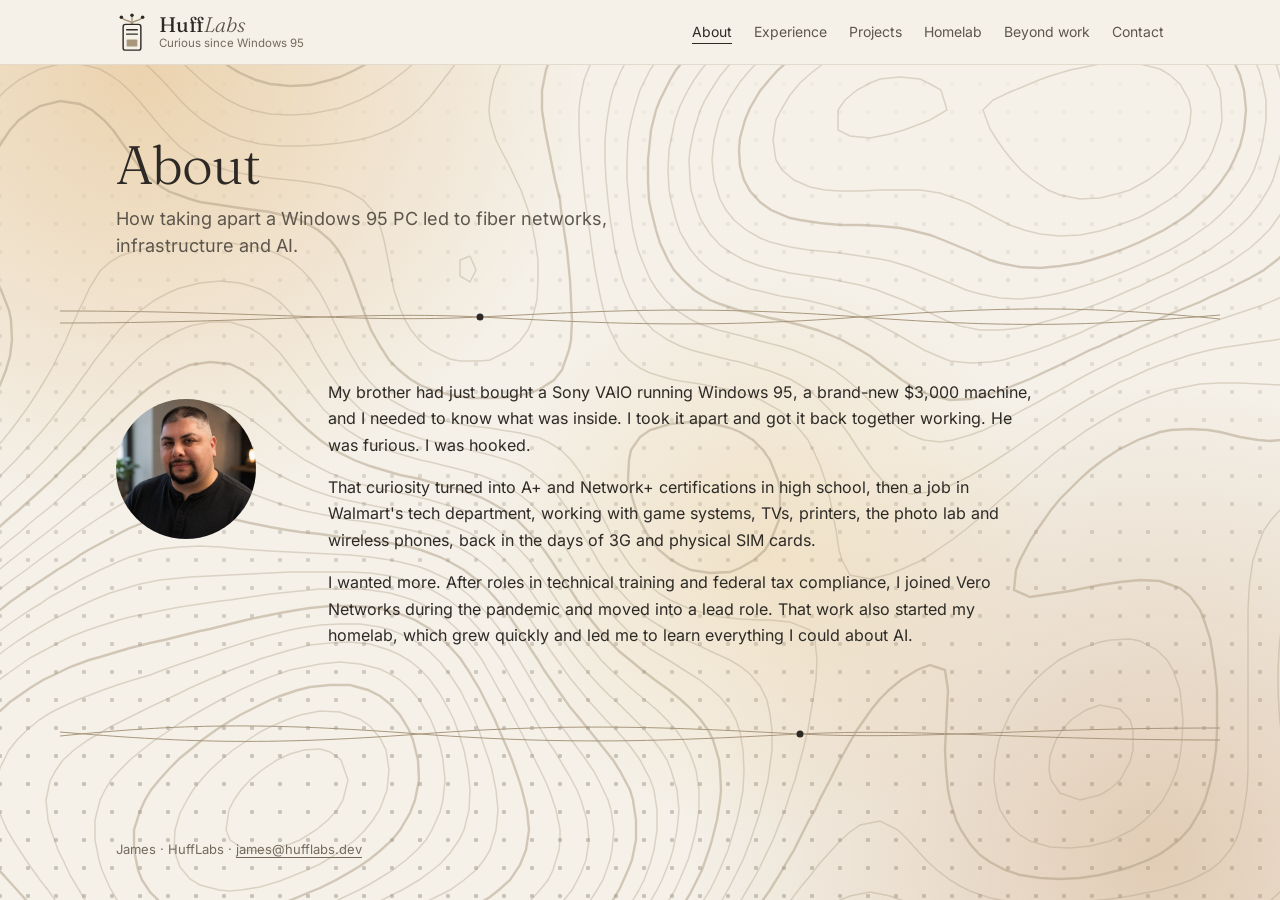
==== commit 25892008: "Background: spread-out contour lines, stronger glows, fading dots; drop hero strands" ====
--- a/about/index.html
+++ b/about/index.html
@@ -20,7 +20,7 @@
 <body>
   <div class="backdrop flip-x" aria-hidden="true">
     <div class="glow g1"></div><div class="glow g2"></div><div class="glow g3"></div>
-    <svg viewBox="0 0 1440 900" preserveAspectRatio="xMidYMid slice"><path class="topo" d="M190 140L189 142L187 144L186 145L184 147L183 148L182 149L180 151L179 152L177 153L175 153L174 154L172 155L171 157L169 159L167 160L165 162L163 164L160 165L157 165L154 165L151 164L149 162L147 161L145 160L143 158L140 157L138 156L135 155L133 154L131 152L130 150L129 148L128 146L127 144L127 142L127 140L128 138L128 136L130 134L132 132L134 131L136 130L138 128L140 127L141 126L143 125L145 124L147 123L149 123L152 123L154 123L156 123L158 123L160 123L162 122L165 121L168 119L171 118L175 117L178 117L182 117L185 118L187 120L189 122L191 124L192 126L193 129L193 131L193 133L193 136L192 138Z"/><path class="topo" d="M221 140L218 144L215 147L211 150L209 153L206 156L203 158L200 161L197 163L194 165L190 167L187 169L184 171L181 174L178 177L175 181L171 185L166 188L160 190L154 190L148 189L143 187L138 184L134 181L130 179L125 177L121 175L115 173L111 171L106 168L102 165L99 161L97 157L96 153L95 148L95 144L95 140L96 136L97 132L100 128L103 125L107 122L111 119L115 117L119 114L122 112L126 110L130 108L134 107L139 106L143 106L148 106L152 107L156 106L160 105L164 104L169 101L175 98L182 95L189 93L197 93L203 94L209 97L214 100L218 104L221 108L223 113L225 118L226 122L226 127L225 131L224 136Z"/><path class="topo" d="M252 140L248 146L242 151L237 155L233 160L228 164L224 167L219 171L215 174L210 177L205 180L201 183L196 187L192 191L188 197L183 203L176 208L169 212L160 215L151 215L143 213L135 210L128 206L121 201L115 198L108 195L101 192L93 190L85 187L78 182L72 177L68 172L66 165L64 159L63 153L63 146L63 140L64 134L67 128L70 122L75 117L80 112L86 108L92 105L98 101L103 98L109 95L115 92L121 90L128 89L135 89L142 90L148 90L154 90L160 88L166 85L174 81L183 76L193 72L204 70L215 69L225 71L234 75L241 80L246 86L251 93L254 100L257 107L259 113L260 120L259 127L256 134Z"/><path class="topo major" d="M284 140L278 148L270 154L263 160L256 166L250 171L244 176L238 181L232 185L226 189L220 193L214 197L209 203L204 209L198 216L190 224L182 231L171 237L160 239L148 239L137 237L127 232L117 227L109 221L100 217L91 213L80 210L70 207L59 203L50 197L43 190L37 182L34 174L33 165L32 157L32 148L32 140L34 132L36 124L40 116L46 109L53 103L60 97L68 92L76 88L84 84L92 80L100 77L109 74L118 73L127 73L136 74L144 74L152 73L160 71L169 66L179 60L191 54L205 49L219 46L234 45L247 48L258 54L267 61L274 69L280 78L285 87L289 96L292 104L293 114L292 123L289 132Z"/><path class="topo" d="M317 140L308 150L298 158L289 166L280 172L272 178L264 184L257 190L249 196L242 201L235 206L228 212L222 219L215 227L208 237L198 246L187 254L174 261L160 264L145 263L131 260L119 254L107 247L96 241L85 236L73 232L60 228L46 224L33 219L21 212L12 203L6 193L3 182L2 171L1 161L1 150L2 140L3 130L5 120L10 110L16 101L25 93L34 86L44 80L54 74L64 69L75 65L85 61L97 59L108 58L120 58L130 58L141 58L150 57L160 53L171 47L184 39L199 31L217 25L235 22L252 22L268 26L282 33L293 42L301 52L309 63L315 74L321 84L325 96L327 107L327 118L323 129Z"/><path class="topo" d="M350 140L339 152L326 162L314 171L302 178L292 186L283 193L275 199L267 206L258 213L250 220L243 227L235 236L227 246L218 257L206 268L193 278L177 285L160 288L143 287L126 282L111 276L97 268L84 261L70 256L55 251L39 247L22 242L6 236L-7 227L-18 216L-24 204L-28 191L-29 177L-29 165L-29 152L-29 140L-28 128L-25 116L-21 104L-13 93L-4 83L8 75L20 67L32 61L45 55L58 50L71 46L85 44L99 42L112 42L125 43L137 42L148 40L160 35L173 27L189 18L208 9L228 1L250 -3L271 -2L289 3L305 12L318 23L328 35L337 48L346 61L353 73L359 86L362 100L362 114L358 127Z"/><path class="topo" d="M383 140L369 154L354 165L338 175L325 184L313 193L302 201L293 209L284 217L275 225L266 234L257 243L248 253L239 265L228 278L214 290L198 301L180 308L160 311L140 310L121 305L103 297L87 289L71 281L55 275L37 270L17 266L-2 260L-21 252L-36 242L-48 229L-55 214L-58 199L-58 183L-58 168L-58 154L-59 140L-58 126L-56 112L-52 98L-44 85L-33 73L-20 63L-5 55L11 47L26 41L42 36L57 32L73 29L89 28L105 27L119 27L133 26L146 23L160 16L176 7L194 -4L216 -15L240 -23L265 -26L289 -25L310 -19L328 -8L343 5L355 19L366 33L376 48L386 62L393 77L398 93L398 109L393 125Z"/><path class="topo major" d="M416 140L399 155L381 169L362 180L346 190L332 199L320 209L310 218L301 228L292 237L282 248L273 259L262 271L251 284L238 298L222 312L204 323L183 331L160 334L137 332L116 326L96 318L77 309L58 301L39 295L18 290L-5 285L-27 279L-48 269L-65 257L-78 241L-84 224L-87 207L-87 189L-87 172L-87 156L-88 140L-89 124L-88 108L-84 92L-75 77L-63 63L-47 52L-30 42L-11 34L7 27L26 22L44 17L62 15L80 13L97 12L114 12L129 10L144 5L160 -3L178 -14L200 -26L224 -38L252 -47L280 -50L307 -48L331 -40L351 -28L367 -13L382 2L395 18L407 34L419 51L428 68L434 86L434 104L428 123Z"/><path class="topo" d="M448 140L429 157L407 172L386 185L367 196L351 206L339 216L328 227L319 238L309 250L299 262L288 275L276 289L263 304L248 319L230 334L209 346L185 354L160 357L135 354L110 348L88 339L66 330L45 322L23 316L-1 310L-27 305L-52 297L-76 286L-94 272L-107 254L-114 234L-116 214L-116 195L-116 176L-117 158L-119 140L-121 122L-120 103L-116 85L-107 68L-93 53L-75 40L-54 29L-33 20L-11 14L10 8L31 4L51 1L71 -1L90 -3L108 -4L125 -7L142 -13L160 -23L181 -35L205 -49L233 -61L263 -70L295 -73L324 -70L350 -61L373 -48L391 -31L408 -14L423 4L438 21L453 39L464 58L471 78L471 99L463 120Z"/><path class="topo" d="M481 140L458 159L432 176L408 189L387 201L370 213L357 224L346 237L337 250L327 263L316 278L304 292L291 308L276 324L258 340L238 355L214 367L188 376L160 379L132 376L105 370L80 361L56 351L32 343L6 337L-21 331L-50 325L-78 316L-103 303L-123 286L-135 266L-142 244L-144 222L-144 200L-144 180L-146 160L-149 140L-153 120L-154 99L-150 79L-140 59L-124 42L-103 28L-79 16L-53 7L-29 0L-5 -5L18 -10L40 -13L62 -16L82 -18L102 -21L121 -25L140 -32L160 -43L183 -57L210 -71L241 -85L275 -93L309 -96L341 -92L370 -82L394 -67L415 -49L434 -30L452 -12L470 7L487 27L501 48L508 71L508 95L498 118Z"/><path class="topo" d="M513 140L486 161L457 179L430 193L407 206L389 219L375 232L365 246L355 261L345 277L334 293L320 309L305 326L288 343L268 360L245 376L219 388L190 397L160 400L130 398L100 391L72 382L45 373L18 365L-10 358L-41 352L-72 345L-103 335L-130 320L-150 301L-163 278L-170 254L-171 229L-171 206L-172 183L-175 162L-180 140L-185 118L-187 95L-184 72L-173 50L-154 32L-130 16L-102 4L-74 -5L-46 -12L-19 -18L6 -23L30 -27L53 -30L75 -33L96 -37L116 -43L137 -52L160 -64L186 -79L216 -94L250 -107L286 -116L323 -119L358 -114L389 -102L416 -86L439 -67L461 -47L482 -27L503 -6L522 15L538 38L546 63L545 90L534 116Z"/><path class="topo" d="M1320 120L1317 122L1315 123L1313 125L1312 126L1310 127L1309 128L1308 130L1308 131L1307 132L1306 134L1305 135L1303 137L1302 139L1300 141L1298 143L1296 144L1293 145L1290 145L1287 145L1284 144L1282 143L1279 142L1277 141L1274 140L1272 139L1269 139L1266 138L1264 136L1262 134L1261 132L1260 130L1260 128L1260 126L1260 124L1260 122L1260 120L1260 118L1260 116L1261 114L1262 112L1263 111L1265 109L1267 108L1269 107L1271 106L1274 105L1276 105L1278 104L1280 104L1282 104L1284 103L1286 103L1288 102L1290 100L1293 99L1295 97L1299 96L1302 95L1306 95L1309 96L1312 97L1314 99L1316 101L1317 103L1319 105L1320 107L1322 109L1322 111L1323 113L1322 116L1321 118Z"/><path class="topo" d="M1349 120L1345 124L1340 127L1336 129L1333 132L1330 134L1328 136L1327 139L1325 142L1324 145L1322 148L1320 151L1317 155L1314 159L1311 162L1306 166L1301 168L1296 170L1290 170L1284 169L1279 167L1274 165L1269 163L1264 162L1259 160L1253 159L1247 158L1242 155L1237 153L1234 149L1232 145L1231 140L1231 136L1231 132L1231 128L1231 124L1230 120L1230 116L1230 112L1231 108L1233 105L1236 101L1240 99L1244 96L1249 94L1253 93L1257 91L1262 90L1266 89L1270 88L1274 87L1278 86L1282 85L1286 83L1290 80L1295 77L1301 74L1307 72L1314 70L1321 70L1328 72L1333 75L1338 78L1341 82L1345 86L1348 90L1351 94L1354 98L1356 102L1356 107L1355 111L1353 116Z"/><path class="topo" d="M1379 120L1372 125L1365 130L1358 134L1353 137L1350 141L1347 144L1345 149L1343 153L1341 158L1338 162L1335 167L1331 173L1327 178L1321 183L1315 188L1307 192L1299 194L1290 194L1281 193L1273 191L1265 188L1258 185L1250 183L1242 181L1234 179L1226 177L1218 174L1211 169L1206 163L1204 157L1203 150L1203 144L1203 137L1203 131L1202 126L1200 120L1199 114L1199 108L1200 102L1204 97L1209 92L1215 88L1222 85L1228 82L1235 79L1242 77L1248 75L1254 74L1260 73L1266 71L1272 69L1277 67L1283 64L1290 60L1298 55L1306 51L1316 47L1327 46L1337 46L1346 48L1354 52L1361 58L1367 63L1372 69L1377 75L1382 81L1386 87L1389 93L1390 100L1389 107L1385 114Z"/><path class="topo major" d="M1408 120L1398 127L1388 133L1380 138L1373 142L1369 147L1366 152L1364 158L1361 164L1358 171L1355 177L1351 184L1345 191L1339 198L1332 204L1323 210L1313 215L1302 218L1290 218L1279 217L1268 214L1257 211L1247 207L1237 205L1226 202L1215 200L1203 196L1193 192L1185 185L1179 178L1176 169L1175 160L1175 151L1175 143L1174 135L1172 128L1170 120L1168 112L1168 104L1169 96L1174 89L1181 82L1190 77L1199 73L1208 69L1218 66L1226 64L1234 61L1242 59L1250 57L1258 55L1265 52L1273 49L1281 44L1290 39L1300 33L1312 28L1325 23L1339 21L1352 22L1364 25L1375 30L1384 37L1392 45L1399 52L1406 60L1413 67L1419 75L1423 84L1425 93L1422 103L1417 112Z"/><path class="topo" d="M1437 120L1424 129L1412 136L1401 142L1393 148L1388 154L1385 161L1383 168L1380 176L1377 184L1372 192L1366 201L1360 209L1351 217L1342 225L1331 232L1318 238L1304 241L1290 242L1276 240L1262 237L1249 233L1236 230L1223 227L1209 224L1195 220L1181 216L1169 210L1159 202L1152 192L1148 181L1147 169L1147 158L1147 148L1146 139L1143 130L1139 120L1136 110L1136 100L1138 90L1144 81L1153 73L1164 66L1177 61L1189 57L1201 54L1211 51L1221 47L1231 44L1240 41L1250 38L1259 34L1269 30L1279 24L1290 18L1303 11L1318 4L1334 -1L1350 -3L1367 -2L1382 2L1395 9L1407 17L1417 26L1426 35L1436 44L1445 54L1453 64L1458 75L1459 86L1456 98L1448 110Z"/><path class="topo" d="M1465 120L1449 130L1434 139L1422 146L1413 153L1407 160L1404 169L1402 178L1399 188L1395 198L1390 208L1382 218L1374 227L1364 237L1352 246L1338 254L1323 260L1307 264L1290 265L1273 264L1256 261L1241 257L1225 253L1209 249L1192 245L1175 241L1159 236L1144 228L1133 218L1125 205L1121 192L1120 179L1120 166L1119 154L1117 143L1113 131L1108 120L1104 108L1103 96L1106 84L1114 72L1125 63L1140 56L1155 50L1170 45L1184 41L1197 38L1208 34L1219 30L1230 25L1241 21L1252 16L1264 11L1276 4L1290 -4L1306 -12L1323 -19L1342 -24L1362 -27L1381 -25L1399 -20L1415 -12L1429 -3L1442 8L1454 18L1466 29L1477 40L1487 52L1493 65L1494 80L1489 94L1479 108Z"/><path class="topo" d="M1493 120L1474 132L1456 142L1442 150L1432 158L1427 167L1424 177L1422 188L1419 200L1414 212L1407 224L1399 235L1388 245L1376 256L1362 266L1346 275L1329 282L1310 286L1290 288L1270 287L1251 284L1232 280L1213 276L1194 272L1175 268L1155 262L1137 255L1120 246L1107 233L1099 219L1095 203L1093 188L1093 173L1092 159L1088 146L1083 133L1076 120L1071 106L1070 91L1074 77L1083 64L1098 54L1115 45L1134 39L1151 34L1168 29L1182 25L1195 20L1208 15L1220 9L1233 4L1246 -2L1259 -9L1274 -17L1290 -25L1308 -34L1329 -42L1351 -48L1373 -50L1396 -48L1417 -42L1435 -34L1452 -23L1467 -11L1482 1L1497 13L1510 26L1522 40L1528 56L1529 73L1523 90L1510 106Z"/><path class="topo major" d="M1519 120L1498 133L1478 144L1462 154L1452 164L1447 174L1444 186L1442 199L1439 213L1434 226L1425 239L1415 252L1402 263L1387 275L1371 285L1353 295L1334 303L1312 309L1290 311L1267 311L1245 309L1223 305L1201 300L1180 295L1157 290L1135 284L1114 275L1096 263L1082 249L1073 232L1069 214L1067 197L1066 180L1064 165L1059 150L1051 135L1043 120L1037 104L1036 87L1041 71L1053 56L1070 44L1091 35L1113 28L1133 23L1152 18L1168 12L1182 6L1196 -0L1210 -7L1224 -14L1239 -21L1254 -29L1271 -38L1290 -47L1311 -56L1334 -64L1359 -70L1385 -72L1410 -70L1434 -64L1455 -55L1475 -43L1493 -30L1511 -17L1528 -3L1544 11L1557 28L1564 46L1564 66L1555 85L1540 104Z"/><path class="topo" d="M749 470L748 472L748 474L747 475L746 477L745 479L744 480L744 482L744 485L743 487L742 489L740 491L738 493L735 494L733 496L730 497L727 498L723 499L720 499L717 498L713 498L711 496L708 495L705 493L703 492L701 491L698 490L695 489L691 488L689 486L686 484L685 482L685 480L685 477L686 474L688 472L689 470L690 468L691 466L692 464L693 463L694 461L695 459L697 458L699 457L700 455L702 454L704 453L705 451L707 449L709 448L711 446L714 445L717 443L720 442L723 441L727 440L731 440L735 439L739 440L743 441L745 443L747 446L748 449L748 452L748 455L748 458L747 461L747 463L748 465L748 466L749 468Z"/><path class="topo" d="M778 470L777 474L775 477L773 480L771 484L769 487L768 491L768 495L767 499L766 504L763 508L760 512L756 516L751 519L746 522L740 524L733 526L727 527L720 527L713 526L707 525L701 522L696 519L691 516L686 514L681 511L675 510L669 508L663 506L657 503L653 499L650 494L650 489L651 484L653 479L656 474L659 470L661 466L662 462L663 459L665 455L667 452L670 449L673 446L677 443L681 441L684 438L687 436L691 432L694 429L698 426L703 422L708 419L714 416L720 414L727 412L734 410L742 409L750 408L758 410L765 412L771 416L774 422L776 428L776 435L776 441L775 447L775 451L775 455L776 459L777 463L778 466Z"/><path class="topo" d="M807 470L805 476L802 481L799 486L795 490L793 495L792 501L791 507L790 514L789 521L786 528L781 534L775 540L767 545L759 549L750 552L740 554L730 555L720 555L710 554L701 551L692 548L684 543L676 539L669 536L661 533L652 530L643 527L633 524L625 519L619 513L616 506L615 498L617 490L621 483L625 476L628 470L631 464L633 459L634 453L636 447L639 442L644 438L649 433L655 430L661 426L667 423L672 419L677 414L682 409L687 404L694 399L702 394L710 389L720 385L730 382L742 379L753 378L766 377L777 379L787 384L795 390L801 399L804 408L804 418L803 427L802 435L802 442L803 448L805 453L807 459L808 464Z"/><path class="topo major" d="M837 470L833 477L829 484L824 491L819 497L816 503L815 511L814 519L814 528L812 538L808 548L802 557L793 564L783 570L772 575L759 579L746 581L733 582L720 582L707 581L694 577L683 573L672 568L662 563L651 558L640 554L628 551L616 547L604 542L593 536L585 527L582 518L581 507L584 497L589 487L594 478L598 470L601 462L603 455L604 447L607 440L611 433L618 426L625 421L634 416L642 412L650 408L656 403L663 397L669 390L677 382L686 375L696 368L707 362L720 356L734 352L749 348L765 346L781 347L796 349L809 355L820 364L827 376L831 388L832 401L831 413L830 423L830 432L832 440L834 447L837 455L838 462Z"/><path class="topo" d="M866 470L861 479L855 488L848 495L843 503L839 511L838 520L838 531L838 543L836 556L831 568L823 579L813 589L799 596L785 602L769 606L753 608L736 609L720 609L704 607L688 603L674 598L660 592L647 586L633 581L619 576L604 572L589 567L574 561L561 552L552 542L548 529L548 516L552 503L558 491L564 480L568 470L571 460L572 451L574 441L577 432L583 423L591 415L602 409L613 403L623 398L633 393L641 387L649 379L657 370L666 361L677 351L689 342L704 333L720 326L738 321L756 317L776 315L796 316L815 320L831 328L844 339L853 353L857 368L859 384L859 398L858 411L859 422L861 432L865 441L867 451L868 460Z"/><path class="topo" d="M895 470L888 481L880 491L872 500L865 509L862 519L861 530L861 543L862 558L860 574L855 589L845 602L832 613L816 622L798 628L779 632L759 635L740 636L720 635L701 633L682 629L664 624L648 617L631 611L615 604L598 599L580 593L562 587L545 579L530 568L520 555L515 541L516 525L520 510L527 495L533 482L537 470L540 458L541 447L543 435L547 423L554 413L565 404L578 396L592 390L605 385L617 379L627 372L636 362L645 351L655 339L668 326L683 315L700 305L720 296L741 290L764 285L787 284L811 285L833 291L852 300L868 314L878 331L884 349L886 367L887 384L887 399L889 412L892 424L895 435L898 447L898 458Z"/><path class="topo" d="M923 470L915 483L905 494L895 505L888 515L884 527L884 540L885 556L887 573L885 592L879 610L867 626L851 638L832 648L811 654L788 658L765 661L743 662L720 661L698 659L676 655L655 649L635 642L616 635L596 628L576 622L556 615L535 607L515 597L499 584L488 569L483 552L484 534L489 516L496 499L502 484L506 470L508 456L509 442L511 429L516 415L525 403L539 393L555 384L572 378L587 372L601 365L613 356L623 345L633 332L645 317L659 301L676 287L697 275L720 266L745 258L771 254L799 253L826 255L851 262L873 274L891 289L903 308L911 329L914 350L915 369L917 386L919 401L923 415L926 429L929 443L928 457Z"/><path class="topo" d="M139 760L140 762L141 764L142 766L143 769L143 771L142 774L141 776L139 778L137 780L134 781L131 782L128 783L124 783L121 782L118 781L115 780L112 779L110 779L108 778L106 778L104 778L102 777L100 776L98 775L97 774L95 773L94 772L92 771L89 771L87 770L83 769L80 768L77 767L75 765L74 762L73 760L74 758L74 755L76 753L77 751L79 749L81 748L83 746L86 745L88 744L91 743L93 742L95 741L98 740L100 739L102 739L105 738L107 738L110 738L112 739L115 740L117 741L119 742L121 743L123 743L125 744L128 744L130 745L132 746L134 748L134 750L135 751L135 753L136 755L136 757L137 758Z"/><path class="topo" d="M167 760L171 764L173 768L175 773L176 778L176 783L174 787L171 792L168 796L163 799L158 802L152 804L145 805L138 805L132 804L125 802L120 800L115 799L110 798L106 797L101 796L97 795L93 794L90 792L87 790L84 788L81 785L78 784L74 782L69 781L63 780L56 779L49 776L44 773L39 769L37 765L36 760L37 755L39 751L42 746L45 742L48 739L52 735L57 732L61 730L66 728L71 726L76 724L81 722L85 720L90 719L94 717L100 716L105 716L110 717L115 718L119 720L124 722L128 724L132 725L136 726L141 727L146 728L151 730L154 732L157 736L159 739L159 743L160 747L160 750L162 753L164 756Z"/><path class="topo" d="M196 760L201 766L206 772L209 780L210 787L209 794L206 801L202 808L196 813L189 819L181 823L172 826L162 827L152 827L142 826L133 824L125 821L117 819L110 817L103 816L97 814L91 813L85 811L80 808L75 805L71 801L67 798L62 795L56 793L48 792L39 790L28 788L18 785L10 780L4 774L0 767L-0 760L1 753L5 746L9 740L13 734L18 728L24 723L30 718L37 714L44 711L51 708L58 705L65 703L72 700L79 698L87 696L94 695L102 695L110 696L117 698L124 701L130 704L137 706L143 708L150 709L157 710L165 712L171 715L177 719L180 723L182 729L183 735L184 740L185 745L187 750L191 755Z"/><path class="topo major" d="M225 760L233 768L239 777L243 786L244 796L242 806L238 815L232 823L224 831L215 838L204 843L192 847L180 849L166 849L153 848L141 845L130 842L119 839L110 837L101 835L93 833L84 830L77 827L70 823L64 819L59 814L54 810L47 807L38 805L27 803L14 801L0 798L-13 793L-25 787L-33 779L-36 769L-37 760L-34 751L-29 742L-24 733L-18 726L-12 718L-5 711L3 705L12 699L21 694L31 690L40 687L50 683L60 680L69 677L79 675L89 674L100 674L110 675L120 678L129 682L137 685L146 688L154 689L164 691L174 693L184 695L192 699L199 705L204 712L206 719L207 727L207 734L209 740L213 747L218 753Z"/><path class="topo" d="M255 760L265 770L272 781L277 793L279 805L276 817L270 829L262 839L252 848L240 856L227 863L212 868L197 871L180 872L164 870L149 867L135 864L122 860L110 857L99 854L88 851L78 848L69 843L61 838L54 832L47 827L40 822L31 818L20 816L6 814L-11 812L-29 808L-46 802L-59 794L-69 783L-73 772L-73 760L-69 748L-63 737L-56 727L-49 717L-42 708L-34 699L-24 690L-14 683L-2 677L10 672L22 667L35 664L47 660L59 657L72 655L85 653L97 653L110 655L122 658L133 662L144 666L155 669L166 671L178 673L191 675L203 678L213 684L221 691L226 700L229 709L229 719L230 728L233 736L238 743L246 751Z"/><path class="topo" d="M285 760L297 772L307 786L312 800L313 815L310 829L302 842L292 854L279 865L265 875L249 883L232 889L214 893L194 894L175 893L157 890L140 886L124 881L110 877L97 873L84 869L72 865L61 859L52 853L43 846L35 839L27 834L16 830L2 827L-16 825L-37 823L-58 818L-78 811L-94 800L-105 788L-109 774L-108 760L-103 746L-96 733L-88 721L-80 709L-72 697L-63 686L-52 676L-40 667L-26 659L-11 653L4 648L20 644L35 640L50 637L65 635L80 633L95 633L110 635L124 639L138 642L151 646L164 649L178 652L193 654L207 657L222 662L234 668L243 677L248 688L251 700L252 711L253 722L256 731L263 740L273 749Z"/><path class="topo" d="M316 760L330 774L342 790L348 807L348 824L343 840L333 855L321 869L306 882L289 893L271 902L252 910L231 915L209 917L187 916L165 913L145 908L127 903L110 898L94 893L80 887L66 881L54 874L43 867L33 859L24 851L13 846L-0 842L-17 839L-39 837L-63 834L-88 828L-111 819L-129 807L-140 793L-144 776L-142 760L-136 744L-128 729L-119 715L-111 701L-102 687L-92 674L-80 661L-66 650L-50 641L-32 634L-14 629L4 625L22 621L40 618L58 615L75 614L93 614L110 615L127 619L143 622L158 626L174 630L190 632L207 635L224 639L241 645L254 653L264 664L270 677L272 691L273 704L275 716L280 726L289 737L301 748Z"/><path class="topo major" d="M348 760L364 776L377 795L383 814L383 833L376 852L364 869L349 884L332 898L313 910L293 922L272 931L248 937L224 940L198 940L174 936L151 931L129 925L110 918L92 911L76 905L60 897L46 889L34 880L23 872L12 864L-1 858L-17 854L-37 851L-62 849L-90 845L-118 839L-144 828L-163 814L-175 797L-179 779L-176 760L-169 742L-160 725L-150 708L-141 692L-132 676L-122 661L-109 646L-94 634L-75 623L-54 615L-32 610L-11 605L10 602L31 599L51 596L71 594L90 594L110 595L129 598L148 602L166 606L184 609L203 613L222 616L241 621L259 628L274 638L285 651L291 666L294 682L295 696L298 709L304 722L315 733L330 746Z"/><path class="topo" d="M380 760L399 779L412 799L419 821L417 843L408 863L394 881L377 898L358 914L337 928L315 941L291 952L266 960L238 964L210 964L183 960L156 954L132 947L110 938L90 930L72 922L55 913L39 903L26 894L13 884L0 876L-15 870L-33 866L-57 864L-85 861L-117 857L-148 849L-176 837L-197 821L-210 802L-213 781L-209 760L-201 740L-191 721L-182 702L-173 684L-164 666L-153 648L-139 631L-121 617L-99 605L-75 597L-50 591L-25 587L-1 583L22 580L44 578L66 575L88 575L110 575L132 578L153 581L173 585L194 589L215 593L237 597L258 603L278 612L294 624L305 639L311 656L314 673L316 689L320 703L328 717L342 730L360 744Z"/><path class="topo" d="M1357 780L1358 782L1359 784L1361 786L1363 789L1364 792L1364 794L1363 797L1360 799L1358 800L1354 801L1351 802L1347 802L1344 802L1341 802L1338 802L1335 801L1332 801L1330 801L1328 800L1325 799L1323 798L1321 798L1319 797L1317 797L1315 796L1313 795L1311 794L1309 793L1308 791L1307 790L1306 788L1304 787L1302 785L1301 784L1299 782L1298 780L1298 778L1298 776L1299 774L1301 772L1303 771L1305 769L1306 768L1307 766L1308 764L1309 762L1311 759L1312 758L1315 756L1318 755L1321 754L1324 754L1327 755L1330 755L1333 756L1335 757L1338 759L1340 760L1341 762L1343 764L1344 765L1345 767L1346 768L1348 769L1349 770L1351 771L1352 772L1354 774L1355 775L1355 777L1356 778Z"/><path class="topo" d="M1383 780L1386 784L1389 788L1393 792L1396 798L1398 803L1398 809L1395 814L1391 818L1385 821L1378 822L1371 823L1364 824L1357 824L1351 823L1346 823L1340 823L1335 822L1330 821L1325 820L1321 819L1317 817L1312 816L1308 815L1304 813L1300 812L1296 810L1292 808L1289 805L1286 803L1284 800L1281 797L1278 794L1274 791L1271 788L1268 784L1266 780L1265 776L1266 772L1269 768L1272 764L1276 761L1279 758L1282 755L1284 751L1286 747L1288 743L1291 739L1295 735L1300 732L1305 730L1312 729L1318 729L1324 730L1330 731L1336 733L1341 735L1345 737L1350 740L1353 743L1356 747L1358 750L1361 753L1363 756L1366 758L1369 760L1372 762L1374 765L1377 767L1379 770L1380 773L1382 777Z"/><path class="topo" d="M1410 780L1414 785L1419 792L1425 799L1430 807L1432 815L1432 823L1428 831L1421 837L1412 841L1402 843L1391 844L1381 845L1371 845L1362 845L1354 845L1345 845L1338 844L1330 843L1323 841L1316 838L1310 836L1304 834L1298 832L1291 829L1285 827L1279 825L1274 821L1269 818L1265 814L1260 810L1256 806L1251 801L1246 797L1240 792L1236 786L1233 780L1233 774L1235 768L1239 762L1244 757L1250 752L1255 748L1258 743L1261 737L1263 731L1266 724L1271 717L1277 711L1284 707L1293 704L1302 703L1312 704L1321 705L1330 707L1338 710L1346 713L1353 716L1359 720L1365 725L1369 730L1373 735L1376 739L1380 743L1384 747L1388 750L1392 753L1396 757L1399 761L1402 766L1404 770L1407 775Z"/><path class="topo major" d="M1437 780L1443 787L1450 796L1458 805L1464 816L1467 827L1466 838L1461 848L1451 855L1439 861L1425 864L1411 865L1397 866L1384 866L1373 867L1362 867L1351 867L1340 866L1330 865L1320 862L1311 858L1303 855L1295 851L1287 848L1279 845L1271 842L1263 839L1256 835L1249 830L1243 825L1237 820L1230 814L1224 809L1217 802L1210 796L1204 788L1201 780L1201 772L1204 764L1210 756L1217 750L1224 743L1230 737L1234 730L1238 723L1240 714L1244 704L1250 696L1258 688L1269 682L1280 679L1293 678L1306 679L1318 681L1330 684L1341 687L1351 691L1361 695L1369 700L1377 706L1383 712L1388 719L1392 725L1397 730L1402 735L1407 740L1412 745L1417 750L1421 755L1425 761L1428 767L1432 773Z"/><path class="topo" d="M1464 780L1472 789L1482 800L1491 812L1498 825L1502 839L1500 853L1493 865L1481 874L1465 880L1448 884L1430 886L1413 887L1398 887L1383 889L1370 890L1356 890L1343 889L1330 887L1318 883L1307 879L1296 873L1286 869L1277 864L1267 861L1257 857L1247 853L1238 848L1229 843L1221 837L1212 830L1204 823L1196 816L1187 808L1179 800L1173 790L1170 780L1170 770L1174 760L1182 751L1190 742L1198 735L1205 727L1210 718L1214 708L1217 697L1222 685L1229 674L1240 664L1253 658L1268 654L1284 653L1300 655L1316 657L1330 661L1344 664L1357 669L1369 674L1379 680L1389 687L1397 695L1403 703L1409 710L1414 718L1420 724L1426 730L1432 737L1438 743L1443 750L1447 757L1452 764L1457 772Z"/><path class="topo" d="M1492 780L1502 791L1514 804L1525 819L1534 835L1537 852L1535 867L1525 881L1510 892L1491 899L1470 903L1449 906L1429 907L1411 909L1394 911L1378 912L1362 913L1346 912L1330 909L1315 905L1302 898L1289 892L1278 886L1267 880L1255 876L1244 871L1232 867L1220 862L1209 855L1198 848L1188 841L1177 833L1167 824L1157 814L1148 804L1141 792L1138 780L1140 768L1145 756L1154 745L1163 735L1173 726L1180 716L1186 705L1189 693L1193 679L1199 665L1208 651L1221 641L1237 633L1256 629L1275 629L1294 631L1313 634L1330 638L1346 642L1362 647L1376 652L1390 659L1401 667L1411 676L1419 686L1425 696L1431 705L1438 713L1444 721L1451 728L1457 736L1464 744L1470 752L1476 761L1483 770Z"/><path class="topo" d="M1520 780L1533 793L1546 808L1559 825L1569 844L1572 864L1568 882L1557 898L1539 910L1516 918L1492 923L1468 926L1445 928L1425 930L1405 933L1386 936L1367 937L1348 936L1330 932L1313 926L1297 918L1283 910L1270 902L1257 896L1244 890L1230 885L1216 881L1202 875L1188 868L1175 861L1162 852L1150 842L1138 832L1127 820L1117 808L1111 794L1108 780L1110 766L1116 752L1126 740L1137 728L1147 717L1155 705L1160 692L1165 677L1169 661L1176 644L1187 629L1203 617L1222 609L1244 605L1267 605L1289 608L1310 611L1330 616L1349 620L1367 624L1384 630L1400 638L1414 647L1425 658L1435 670L1442 681L1448 692L1455 702L1462 712L1469 721L1477 729L1484 738L1492 748L1500 758L1509 768Z"/><path class="topo major" d="M1549 780L1564 795L1580 813L1594 832L1604 854L1607 876L1602 896L1588 914L1567 927L1541 936L1514 942L1487 946L1462 949L1439 952L1417 956L1395 959L1373 961L1351 960L1330 955L1310 947L1292 938L1277 927L1262 918L1248 910L1233 904L1217 899L1200 894L1183 889L1166 882L1151 873L1136 863L1122 852L1109 839L1097 826L1087 812L1080 796L1078 780L1081 764L1088 748L1099 734L1110 721L1121 708L1129 694L1135 679L1139 662L1144 643L1153 624L1166 607L1184 593L1207 585L1232 581L1258 582L1283 585L1307 589L1330 593L1352 597L1372 602L1392 608L1411 616L1427 626L1440 639L1450 653L1458 667L1465 680L1472 692L1479 703L1487 713L1496 723L1505 733L1514 744L1524 755L1536 767Z"/><path class="topo" d="M1579 780L1596 797L1613 817L1629 839L1639 863L1641 887L1634 910L1618 929L1594 944L1566 955L1536 961L1506 966L1478 970L1453 975L1428 980L1404 984L1379 986L1354 984L1330 978L1308 968L1288 957L1270 944L1254 934L1239 925L1222 919L1204 913L1184 909L1164 903L1145 895L1126 886L1109 874L1094 861L1080 847L1068 832L1057 816L1051 798L1049 780L1052 762L1060 745L1072 729L1084 714L1095 699L1103 683L1109 665L1113 645L1119 624L1130 603L1145 585L1166 570L1192 561L1221 558L1250 559L1278 562L1305 567L1330 571L1354 575L1378 579L1401 585L1422 593L1440 605L1455 620L1466 636L1475 652L1481 668L1488 682L1496 694L1504 706L1514 716L1525 727L1536 739L1549 751L1563 765Z"/><path class="topo" d="M1609 780L1628 799L1647 821L1663 846L1673 873L1675 899L1666 924L1648 945L1622 961L1590 973L1557 980L1525 986L1495 992L1467 998L1440 1004L1413 1008L1385 1010L1357 1008L1330 1000L1305 989L1284 975L1265 961L1247 949L1230 939L1211 933L1190 928L1168 923L1145 917L1122 909L1101 899L1082 886L1066 871L1051 855L1038 838L1028 819L1022 800L1021 780L1024 760L1033 741L1044 723L1057 706L1068 689L1076 671L1082 651L1087 629L1094 606L1106 583L1124 562L1148 547L1178 538L1210 535L1242 536L1273 540L1302 544L1330 548L1357 551L1384 555L1409 561L1433 571L1454 584L1470 601L1482 619L1491 638L1497 656L1504 672L1512 686L1521 698L1533 710L1545 722L1559 735L1574 748L1591 763Z"/><path class="topo" d="M1640 780L1661 801L1681 826L1698 853L1708 882L1708 910L1698 937L1677 960L1648 978L1614 990L1579 1000L1545 1007L1512 1014L1482 1021L1452 1028L1422 1034L1391 1035L1360 1032L1330 1023L1303 1009L1279 993L1259 977L1240 963L1221 953L1200 947L1177 942L1151 938L1125 932L1099 923L1076 912L1055 897L1037 881L1022 863L1010 844L1000 823L994 802L993 780L997 758L1005 738L1017 718L1029 699L1040 680L1048 660L1054 637L1060 612L1069 587L1083 562L1104 541L1131 525L1163 516L1199 513L1234 514L1268 518L1299 522L1330 525L1360 528L1389 531L1418 537L1444 547L1467 562L1485 582L1498 603L1506 625L1513 645L1519 663L1527 678L1538 691L1551 704L1566 716L1583 730L1601 745L1620 761Z"/><path class="topo" d="M502 60L503 62L503 64L503 67L502 69L501 71L500 73L498 74L496 76L494 77L491 78L488 79L485 79L482 78L479 77L476 76L474 75L472 74L470 74L468 74L466 75L464 76L462 76L459 77L457 77L455 76L453 75L451 74L449 73L447 72L445 71L443 69L441 68L439 66L439 64L438 62L438 60L438 58L439 56L440 54L441 52L442 50L444 49L446 47L448 46L450 45L453 45L455 44L457 43L458 42L460 40L463 39L465 39L467 38L470 39L472 40L475 41L476 43L478 44L479 45L481 46L483 47L484 47L487 48L489 48L491 49L493 50L494 52L496 53L498 55L499 56L501 58Z"/><path class="topo" d="M534 60L535 64L536 69L536 73L535 77L533 82L530 86L526 89L522 92L517 95L512 97L506 98L499 98L493 97L487 95L482 92L477 90L473 89L470 89L467 89L463 91L458 92L454 93L449 94L444 93L440 92L436 90L432 88L428 86L424 84L420 82L415 79L412 76L409 72L407 68L406 64L406 60L406 56L408 52L410 48L412 44L415 41L418 38L422 35L426 33L431 31L435 29L439 27L443 25L447 23L451 20L455 18L460 17L465 17L470 17L475 20L479 22L482 26L486 28L488 31L492 32L495 33L499 34L504 35L508 36L512 38L516 41L519 43L522 46L525 49L528 52L531 56Z"/><path class="topo" d="M565 60L568 66L570 73L570 80L568 86L565 93L560 99L555 104L548 109L541 113L533 115L523 117L514 116L504 114L495 111L487 108L481 105L475 103L470 103L465 104L459 106L452 109L445 110L438 111L431 110L425 108L419 105L413 102L407 99L401 96L395 92L388 88L382 84L377 78L374 73L373 66L373 60L374 54L377 48L380 42L383 37L388 32L393 27L398 23L405 19L411 16L417 14L423 11L429 7L435 4L441 0L447 -3L455 -5L462 -5L470 -3L477 -0L483 4L489 9L493 13L498 16L502 18L508 20L514 21L521 22L527 24L533 27L539 31L543 35L548 39L552 44L556 49L561 54Z"/><path class="topo major" d="M596 60L600 68L603 77L603 86L601 95L597 104L591 112L584 119L575 125L565 130L553 133L541 135L528 134L515 132L503 128L493 124L484 120L477 118L470 118L463 120L455 123L446 125L437 127L427 128L418 126L410 123L402 120L395 115L387 111L379 107L370 103L360 98L352 92L345 85L341 77L339 68L340 60L342 52L346 44L350 36L355 29L361 22L368 16L375 11L383 6L391 2L400 -2L407 -6L415 -11L422 -16L431 -20L440 -24L449 -26L460 -26L470 -24L479 -19L488 -14L494 -8L501 -2L507 2L513 4L521 6L530 7L539 9L547 12L555 16L562 21L567 26L573 32L578 39L584 45L590 52Z"/><path class="topo" d="M626 60L633 71L637 82L638 93L636 105L630 115L623 125L613 134L601 141L588 147L573 151L558 153L542 152L526 149L511 144L499 139L488 135L479 133L470 134L461 136L451 139L440 142L428 144L417 144L406 142L396 138L387 134L377 129L367 124L356 119L344 114L332 107L321 100L313 91L307 81L305 71L306 60L310 50L315 40L321 31L328 22L335 14L343 6L352 -1L362 -7L371 -13L381 -18L391 -24L400 -29L410 -35L420 -41L432 -45L444 -48L457 -47L470 -44L482 -38L492 -31L500 -24L508 -17L516 -13L525 -10L535 -8L545 -7L557 -4L567 -0L577 5L585 11L591 18L597 26L604 33L611 42L619 50Z"/><path class="topo" d="M1049 880L1049 882L1048 885L1047 887L1045 889L1043 891L1040 893L1037 894L1034 895L1031 895L1028 896L1025 896L1022 896L1020 896L1018 897L1016 898L1015 899L1012 900L1010 900L1008 900L1005 900L1003 899L1001 898L999 898L997 897L994 897L991 896L989 896L986 895L983 894L982 892L980 890L980 888L980 886L979 884L979 882L979 880L979 878L979 876L979 874L979 872L980 870L981 868L982 866L984 864L986 862L988 860L990 859L993 858L996 858L999 859L1003 860L1005 861L1008 862L1010 863L1012 863L1014 864L1016 863L1018 863L1020 863L1023 864L1025 864L1027 865L1028 866L1030 867L1032 868L1035 869L1038 870L1041 872L1044 873L1046 875L1048 878Z"/><path class="topo" d="M1088 880L1087 885L1086 890L1083 894L1079 899L1075 902L1069 905L1064 908L1057 909L1051 911L1045 911L1040 911L1035 912L1031 913L1027 914L1023 916L1019 918L1015 920L1010 920L1005 920L1001 919L996 918L992 916L988 915L983 914L978 914L973 913L967 912L961 910L957 908L953 904L951 900L950 896L949 892L949 888L949 884L949 880L948 876L948 872L948 868L948 863L950 859L952 855L954 851L957 847L961 844L965 841L971 838L976 837L983 837L989 838L995 839L1001 842L1006 844L1010 846L1014 846L1018 847L1022 846L1027 846L1031 847L1035 847L1039 849L1043 851L1046 853L1050 855L1054 857L1060 859L1066 861L1072 863L1078 867L1083 871L1086 875Z"/><path class="topo" d="M1127 880L1127 888L1124 895L1119 902L1113 908L1106 913L1098 918L1090 921L1081 924L1072 926L1063 927L1055 928L1048 928L1041 930L1036 932L1030 935L1024 937L1017 939L1010 940L1003 940L996 938L990 936L983 934L977 932L970 931L962 931L953 930L945 928L936 926L929 922L924 917L921 911L920 904L920 898L920 892L919 886L919 880L917 874L916 868L916 861L917 855L919 848L922 842L926 836L931 831L937 826L943 821L951 818L960 816L970 816L979 817L988 820L996 823L1004 826L1010 828L1016 829L1022 829L1028 829L1035 829L1042 830L1048 831L1054 834L1059 837L1064 840L1069 843L1076 846L1084 848L1093 851L1103 855L1112 860L1120 866L1125 873Z"/><path class="topo major" d="M1167 880L1166 890L1161 900L1155 909L1147 917L1137 924L1127 930L1116 935L1104 938L1092 941L1081 943L1071 944L1061 945L1052 947L1044 950L1037 953L1028 956L1019 958L1010 959L1001 959L992 957L983 954L975 952L966 950L956 949L946 948L934 947L922 945L911 942L902 936L896 929L892 921L891 912L891 904L891 896L890 888L889 880L887 872L885 864L884 855L885 846L887 838L891 829L897 821L904 814L912 808L922 802L932 798L944 795L956 795L969 797L981 800L992 804L1001 807L1010 810L1018 811L1026 812L1035 811L1044 812L1052 813L1060 815L1068 819L1074 823L1081 827L1089 831L1098 835L1109 838L1121 842L1135 846L1147 853L1157 861L1164 870Z"/><path class="topo" d="M1207 880L1205 893L1199 905L1190 916L1179 926L1168 934L1155 942L1142 948L1128 953L1113 957L1100 959L1086 961L1075 963L1064 965L1053 968L1043 972L1033 975L1022 977L1010 978L999 977L987 975L977 972L966 969L955 967L943 966L929 966L914 965L899 962L885 957L874 950L867 941L863 931L862 920L862 909L863 899L862 890L859 880L856 870L853 860L852 849L852 837L855 827L861 816L868 806L877 798L888 790L900 783L914 778L928 775L944 775L959 777L974 780L987 784L999 788L1010 791L1020 793L1031 793L1041 794L1052 794L1063 796L1073 800L1081 804L1090 810L1098 815L1107 820L1119 823L1133 827L1150 832L1167 838L1183 846L1196 856L1204 867Z"/><path class="topo" d="M1247 880L1243 895L1236 909L1225 923L1212 934L1198 945L1183 954L1167 962L1151 968L1135 972L1118 976L1103 978L1088 980L1075 983L1062 986L1050 990L1037 994L1024 996L1010 997L996 995L983 993L970 990L957 987L944 985L928 984L912 984L894 983L876 979L860 973L847 964L839 953L835 940L834 927L835 915L835 903L833 891L830 880L825 868L821 855L818 842L819 828L823 815L830 803L839 792L851 781L864 772L879 765L895 759L913 755L931 755L949 756L967 760L982 765L997 769L1010 772L1023 774L1035 775L1048 776L1061 777L1073 780L1085 784L1095 790L1104 797L1114 803L1126 808L1141 812L1158 817L1179 822L1200 829L1219 839L1234 851L1244 865Z"/></svg>
+    <svg viewBox="0 0 1440 900" preserveAspectRatio="xMidYMid slice"><path class="topo" d="M1005 -10L1020 -4L1036 0L1050 2L1070 1L1080 -2L1100 -9L1102 -10"/><path class="topo" d="M963 -10L978 0L990 8L1000 13L1015 20L1030 25L1050 29L1070 29L1090 25L1101 20L1120 10L1130 3L1140 -4L1149 -10"/><path class="topo" d="M1392 -10L1408 0L1420 10L1430 19L1440 29L1449 40L1450 42"/><path class="topo" d="M931 -10L944 0L956 10L970 20L980 27L990 34L1001 40L1020 49L1030 52L1050 56L1070 57L1090 54L1102 50L1120 41L1130 34L1140 27L1150 19L1162 10L1176 0L1190 -9L1193 -10"/><path class="topo" d="M1349 -10L1360 -5L1371 0L1387 10L1400 19L1410 28L1420 38L1430 49L1438 60L1445 70L1450 79"/><path class="topo major" d="M902 -10L913 0L924 10L935 20L947 30L959 40L970 49L980 56L990 62L1005 70L1020 77L1030 80L1050 85L1070 86L1090 84L1104 80L1120 73L1130 67L1140 60L1152 50L1164 40L1175 30L1188 20L1200 12L1210 6L1224 0L1240 -5L1260 -8L1280 -8L1300 -5L1320 -1L1330 2L1349 10L1360 16L1370 22L1382 30L1394 40L1404 50L1413 60L1421 70L1430 83L1440 100L1445 110L1450 121"/><path class="topo major" d="M-10 721L-4 710L1 700L7 680L10 660L10 650L10 638L8 620L3 600L-1 590L-9 570L-10 568"/><path class="topo" d="M871 -10L882 0L893 10L903 20L913 30L923 40L933 50L943 60L954 70L967 80L980 89L990 95L1000 100L1020 108L1030 110L1050 114L1070 115L1090 114L1109 110L1120 106L1132 100L1147 90L1159 80L1170 70L1180 60L1190 50L1200 41L1210 34L1220 27L1236 20L1250 16L1270 13L1290 13L1310 17L1322 20L1340 27L1350 32L1362 40L1376 50L1387 60L1396 70L1404 80L1411 90L1420 104L1429 120L1433 130L1440 145L1446 160L1450 172"/><path class="topo" d="M36 910L30 900L20 881L16 870L11 850L10 840L10 820L11 810L17 790L21 780L29 760L33 750L40 731L43 720L47 700L49 680L49 660L48 640L44 620L40 602L36 590L30 575L23 560L17 550L10 539L0 524L-10 510L-10 510"/><path class="topo" d="M836 -10L848 0L859 10L869 20L877 30L886 40L894 50L902 60L910 71L920 84L930 97L940 108L950 117L960 124L971 130L990 137L1002 140L1020 143L1040 145L1060 146L1080 146L1100 144L1117 140L1130 136L1142 130L1158 120L1170 110L1180 100L1189 90L1198 80L1208 70L1219 60L1230 52L1240 46L1254 40L1270 36L1290 36L1310 39L1320 42L1338 50L1350 57L1360 64L1370 73L1380 83L1390 95L1400 110L1406 120L1411 130L1420 149L1424 160L1430 177L1434 190L1439 210L1442 220L1446 240L1450 260L1450 261"/><path class="topo" d="M890 256L884 270L890 282L900 276L900 260L890 256"/><path class="topo" d="M104 910L90 901L80 892L72 880L68 870L63 850L63 830L66 810L70 790L72 780L75 760L78 740L80 722L81 710L82 690L82 670L81 650L80 639L78 620L74 600L70 586L64 570L60 560L50 542L43 530L35 520L27 510L19 500L10 490L0 478L-10 467"/><path class="topo" d="M536 910L520 900L510 896L490 892L470 896L459 900L440 907L433 910"/><path class="topo" d="M792 -10L806 0L818 10L828 20L837 30L845 40L852 50L860 66L866 80L870 98L871 110L870 120L864 140L859 150L850 167L844 180L839 190L832 210L829 220L825 240L822 260L822 280L823 300L828 320L832 330L840 341L850 350L870 360L880 361L900 361L910 359L929 350L940 341L949 330L955 320L960 308L966 290L970 270L972 260L976 240L980 226L988 210L997 200L1010 192L1020 188L1040 184L1060 181L1070 180L1090 178L1110 175L1130 171L1140 168L1160 160L1170 154L1180 147L1190 137L1200 126L1210 114L1220 102L1230 91L1240 82L1250 75L1260 69L1280 64L1300 64L1320 69L1330 74L1341 80L1354 90L1364 100L1372 110L1380 121L1390 138L1396 150L1400 161L1406 180L1410 193L1413 210L1416 230L1418 250L1418 270L1417 290L1416 310L1413 330L1412 350L1413 370L1419 390L1424 400L1430 411L1440 425L1450 436"/><path class="topo" d="M577 910L569 900L560 888L550 876L540 863L530 852L520 841L510 832L500 825L480 821L462 830L452 840L443 850L434 860L423 870L410 880L400 886L390 891L370 898L359 900L340 903L320 904L300 904L280 902L260 900L250 899L230 896L210 892L200 890L180 884L169 880L150 870L140 862L130 850L124 840L120 829L116 810L113 790L112 770L112 750L112 730L112 710L112 690L112 670L112 650L112 630L112 610L111 590L110 580L107 560L100 540L96 530L89 520L80 510L70 500L59 490L47 480L36 470L24 460L13 450L2 440L-7 430L-10 427"/><path class="topo major" d="M25 -10L19 0L10 17L4 30L-0 40L-8 60L-10 65"/><path class="topo major" d="M735 -10L750 -2L760 4L770 11L781 20L791 30L800 42L810 59L814 70L818 90L818 110L815 130L811 150L809 160L805 180L800 200L799 210L796 230L793 250L791 270L790 280L789 300L788 320L789 340L791 350L798 370L806 380L820 389L830 393L850 397L870 398L890 398L910 395L927 390L940 385L950 379L961 370L971 360L980 346L989 330L993 320L1000 301L1004 290L1010 274L1016 260L1022 250L1030 240L1042 230L1060 220L1070 217L1090 212L1105 210L1120 208L1140 205L1160 202L1170 199L1190 192L1200 186L1210 178L1220 168L1230 154L1240 140L1247 130L1256 120L1268 110L1280 104L1300 101L1320 106L1330 112L1341 120L1350 130L1360 145L1368 160L1372 170L1377 190L1379 210L1379 230L1375 250L1370 266L1364 280L1359 290L1351 310L1349 320L1348 340L1350 356L1354 370L1360 385L1367 400L1374 410L1380 420L1390 432L1400 444L1410 454L1420 464L1430 473L1440 482L1450 490"/><path class="topo major" d="M603 910L597 900L590 890L580 874L572 860L566 850L560 838L551 820L545 810L540 799L530 780L525 770L520 760L510 742L503 730L496 720L489 710L480 699L470 689L459 680L443 670L430 665L415 670L412 690L413 710L414 730L415 750L414 770L412 790L410 800L404 820L399 830L390 844L380 855L370 862L355 870L340 875L320 878L300 879L280 878L260 875L240 870L230 867L212 860L200 854L190 847L180 839L170 828L160 811L155 800L150 783L147 770L144 750L143 730L143 710L143 690L145 670L148 650L150 638L156 620L160 610L170 596L180 588L200 581L220 580L240 582L260 585L280 589L290 591L310 594L330 597L346 590L344 570L340 560L330 541L323 530L316 520L309 510L300 499L290 489L280 479L270 470L257 460L242 450L230 444L220 439L200 432L189 430L170 429L152 430L140 432L120 437L102 440L90 441L80 440L60 435L48 430L30 420L20 413L10 406L0 397L-10 386"/><path class="topo major" d="M630 428L620 432L607 440L597 450L590 460L582 480L580 490L580 510L581 520L589 540L595 550L606 560L620 568L630 572L650 573L669 570L680 565L690 559L701 550L710 539L720 521L724 510L730 490L732 480L731 460L729 450L720 437L710 430L690 424L670 422L650 423L630 428"/><path class="topo" d="M40 -10L34 0L28 10L20 27L14 40L10 51L3 70L0 80L-6 100L-10 112"/><path class="topo" d="M684 -10L700 -2L710 4L720 10L734 20L745 30L754 40L762 50L770 65L776 80L780 100L781 110L781 130L780 149L779 160L777 180L775 200L772 220L770 234L768 250L765 270L761 290L759 300L754 320L750 330L740 350L731 360L720 368L710 373L690 379L680 381L660 384L640 388L629 390L610 396L599 400L581 410L570 419L560 430L552 440L547 450L540 465L535 480L530 499L528 510L524 530L521 550L518 560L510 575L490 579L470 574L460 570L440 561L430 555L420 548L408 540L395 530L383 520L371 510L360 500L350 492L340 483L330 474L320 466L310 457L300 449L287 440L273 430L260 422L250 416L239 410L220 401L210 397L190 390L180 388L160 384L140 383L120 383L100 384L80 385L60 384L46 380L30 373L20 367L10 359L0 350L-10 338"/><path class="topo" d="M1450 525L1440 517L1430 509L1419 500L1408 490L1396 480L1386 470L1376 460L1366 450L1357 440L1349 430L1340 418L1330 404L1321 390L1315 380L1309 370L1300 352L1294 340L1290 330L1281 310L1276 300L1270 287L1260 271L1250 262L1240 256L1222 250L1210 248L1190 245L1170 243L1150 243L1130 243L1110 246L1092 250L1080 255L1070 260L1058 270L1049 280L1040 293L1031 310L1027 320L1020 334L1012 350L1006 360L1000 370L990 382L980 392L969 400L951 410L940 414L921 420L910 422L890 426L870 428L859 430L840 433L820 438L810 443L799 450L789 460L780 472L771 490L766 500L760 512L751 530L746 540L740 550L730 565L720 577L710 586L700 594L690 600L670 609L660 612L640 617L620 619L600 620L590 620L570 622L550 630L545 640L543 660L544 680L547 700L550 717L552 730L557 750L560 761L565 780L570 794L575 810L580 822L587 840L592 850L600 867L607 880L613 890L620 902L625 910"/><path class="topo" d="M230 639L220 641L203 650L193 660L187 670L180 690L179 700L177 720L178 740L180 756L183 770L190 787L197 800L205 810L215 820L228 830L240 836L250 841L270 846L290 848L310 847L330 841L340 835L350 826L360 810L363 800L366 780L365 760L361 740L357 730L350 714L342 700L334 690L325 680L314 670L301 660L290 654L280 649L260 642L249 640L230 639"/><path class="topo" d="M57 -10L50 0L40 16L33 30L29 40L22 60L18 70L13 90L10 101L5 120L1 140L-1 150L-5 170L-8 190L-10 210L-10 218"/><path class="topo" d="M645 -10L660 -2L670 4L680 10L694 20L706 30L717 40L726 50L733 60L740 73L747 90L750 102L753 120L755 140L755 160L754 180L752 200L750 218L748 230L745 250L740 269L737 280L730 297L723 310L716 320L707 330L692 340L680 346L669 350L650 355L630 360L620 362L600 368L590 371L570 379L560 385L550 391L540 400L530 410L520 422L510 436L501 450L494 460L487 470L478 480L463 490L450 494L430 492L420 490L400 481L390 476L380 470L364 460L350 451L340 444L330 437L320 430L305 420L290 410L280 404L270 398L255 390L240 382L230 378L213 370L200 365L185 360L170 355L150 350L140 348L120 345L100 342L85 340L70 337L50 331L40 327L30 320L18 310L10 300L0 282L-4 270L-9 250L-10 234"/><path class="topo" d="M1450 554L1440 546L1430 537L1420 529L1409 520L1397 510L1386 500L1375 490L1364 480L1354 470L1344 460L1335 450L1326 440L1317 430L1309 420L1300 408L1290 395L1280 381L1272 370L1265 360L1257 350L1249 340L1240 329L1230 319L1219 310L1205 300L1190 292L1180 288L1160 283L1140 281L1120 283L1100 289L1090 294L1080 302L1070 312L1060 325L1050 340L1045 350L1039 360L1030 374L1020 388L1010 399L1000 409L990 416L980 423L965 430L950 435L935 440L920 443L900 448L890 450L870 455L853 460L840 465L830 471L818 480L807 490L799 500L790 513L780 530L774 540L768 550L760 564L750 579L741 590L732 600L722 610L710 620L700 626L690 632L674 640L660 646L650 651L630 660L620 666L610 674L600 686L593 700L590 714L588 730L588 750L590 765L592 780L597 800L600 812L606 830L610 842L617 860L622 870L630 886L638 900L644 910"/><path class="topo" d="M240 709L230 720L227 730L227 750L230 762L240 780L250 789L260 795L280 800L300 793L309 780L311 770L310 756L304 740L298 730L289 720L274 710L260 705L240 709"/><path class="topo" d="M75 -10L67 0L60 10L50 27L44 40L40 50L34 70L30 84L26 100L23 120L20 140L19 150L18 170L18 190L19 210L20 220L26 240L30 251L40 267L50 278L60 286L70 293L85 300L100 306L112 310L130 316L142 320L160 326L172 330L190 337L200 341L220 349L230 354L244 360L260 368L270 373L283 380L300 390L310 395L320 401L337 410L350 417L360 422L376 430L390 435L407 440L420 442L436 440L450 435L460 429L471 420L481 410L491 400L501 390L513 380L526 370L540 362L550 357L567 350L580 346L600 341L610 338L630 333L642 330L660 324L670 319L684 310L695 300L703 290L710 279L718 260L722 250L727 230L730 210L731 200L733 180L733 160L732 140L730 127L726 110L720 90L715 80L710 70L700 56L690 45L680 35L670 27L660 19L647 10L630 0L620 -6L613 -10"/><path class="topo" d="M1450 580L1440 571L1430 562L1420 554L1410 545L1400 537L1390 529L1380 520L1368 510L1357 500L1346 490L1335 480L1325 470L1315 460L1306 450L1297 440L1288 430L1279 420L1270 409L1260 398L1250 387L1240 376L1230 366L1220 356L1210 348L1199 340L1180 330L1170 326L1150 322L1130 322L1110 328L1100 334L1090 343L1080 353L1070 366L1060 379L1052 390L1044 400L1036 410L1025 420L1013 430L1000 438L990 443L973 450L960 454L940 460L930 462L910 467L898 470L880 475L867 480L850 488L840 495L830 503L820 513L810 525L800 539L793 550L787 560L780 571L770 586L760 600L752 610L743 620L733 630L721 640L710 649L700 655L690 661L676 670L660 680L650 688L640 697L630 709L624 720L620 732L617 750L616 770L617 790L620 806L623 820L629 840L632 850L640 869L645 880L650 890L660 906L662 910"/><path class="topo major" d="M96 -10L85 0L77 10L70 20L60 39L55 50L50 66L46 80L43 100L40 120L39 130L39 150L40 170L41 180L45 200L50 215L57 230L64 240L72 250L83 260L96 270L110 278L120 283L134 290L150 297L160 302L180 310L190 314L203 320L220 327L230 332L248 340L260 346L270 350L290 360L300 365L311 370L330 379L340 383L358 390L370 394L390 399L410 400L430 395L442 390L458 380L470 371L480 364L490 356L500 350L518 340L530 335L543 330L560 325L580 320L590 318L610 313L622 310L640 304L650 300L666 290L677 280L686 270L692 260L700 243L704 230L709 210L711 200L712 180L712 160L710 140L709 130L704 110L700 100L690 80L684 70L676 60L667 50L657 40L645 30L632 20L620 12L610 5L600 -1L583 -10"/><path class="topo major" d="M1450 604L1440 594L1430 585L1420 576L1410 568L1400 559L1389 550L1376 540L1364 530L1353 520L1341 510L1330 500L1320 491L1310 482L1300 472L1290 462L1280 453L1270 442L1260 432L1250 423L1240 413L1230 404L1220 395L1210 387L1200 380L1182 370L1170 365L1150 362L1130 364L1117 370L1102 380L1091 390L1082 400L1072 410L1063 420L1052 430L1040 440L1030 447L1020 453L1006 460L990 466L977 470L960 475L940 479L930 482L910 487L899 490L880 497L870 502L856 510L843 520L833 530L824 540L816 550L809 560L800 574L790 589L783 600L776 610L769 620L760 631L750 642L740 652L730 660L718 670L705 680L691 690L680 699L670 708L660 719L652 730L647 740L641 760L640 770L639 790L640 801L643 820L648 840L651 850L658 870L663 880L670 894L680 910"/><path class="topo" d="M121 -10L110 -2L100 7L90 18L82 30L76 40L70 55L65 70L60 90L59 100L57 120L58 140L60 160L62 170L67 190L72 200L80 215L90 229L100 239L110 248L120 255L130 262L144 270L160 278L170 283L184 290L200 297L210 302L228 310L240 315L251 320L270 328L280 333L298 340L310 345L324 350L340 355L357 360L370 362L390 363L410 361L420 357L436 350L450 342L460 336L471 330L490 320L500 316L516 310L530 306L550 301L560 299L580 296L600 291L610 289L630 281L640 276L650 270L661 260L670 249L680 232L684 220L689 200L691 190L692 170L691 150L689 140L685 120L680 106L672 90L666 80L659 70L650 59L640 48L630 39L618 30L605 20L590 10L580 4L570 -1L554 -10"/><path class="topo" d="M1450 627L1440 617L1430 607L1420 598L1410 589L1399 580L1387 570L1375 560L1362 550L1350 540L1340 532L1330 523L1320 515L1310 507L1300 498L1290 489L1280 480L1268 470L1257 460L1245 450L1233 440L1220 430L1210 423L1200 417L1187 410L1170 404L1150 403L1130 407L1120 412L1108 420L1095 430L1083 440L1070 450L1055 460L1040 468L1030 473L1012 480L1000 484L980 489L970 491L950 495L930 500L920 503L900 509L890 513L877 520L862 530L850 540L840 550L831 560L824 570L817 580L810 590L800 605L790 620L783 630L776 640L767 650L759 660L749 670L738 680L727 690L715 700L703 710L693 720L684 730L677 740L670 753L664 770L661 790L661 810L664 830L669 850L672 860L680 879L685 890L691 900L697 910"/><path class="topo" d="M156 -10L140 -3L130 3L120 10L110 20L100 32L90 49L85 60L80 77L77 90L75 110L76 130L78 150L81 160L87 180L92 190L100 203L110 216L120 226L130 235L140 242L151 250L168 260L180 266L190 272L208 280L220 286L230 290L250 299L260 303L279 310L290 314L309 320L320 323L340 328L359 330L370 330L380 330L400 326L415 320L430 313L440 308L457 300L470 295L483 290L500 285L520 281L530 279L550 276L570 273L584 270L600 266L616 260L630 252L640 245L650 234L659 220L663 210L669 190L670 180L671 160L670 150L666 130L660 111L655 100L649 90L640 76L630 64L620 54L610 45L600 37L590 29L577 20L561 10L550 4L540 -1L523 -10"/><path class="topo" d="M1450 651L1441 640L1431 630L1421 620L1410 610L1400 601L1390 593L1380 585L1370 577L1360 569L1349 560L1336 550L1323 540L1310 530L1300 522L1290 514L1280 506L1270 498L1259 490L1246 480L1232 470L1220 462L1210 456L1197 450L1180 444L1160 442L1140 445L1127 450L1110 459L1100 464L1090 470L1071 480L1060 485L1048 490L1030 496L1014 500L1000 503L980 507L965 510L950 513L930 518L920 521L900 529L890 533L879 540L866 550L855 560L846 570L838 580L830 590L820 605L810 620L803 630L797 640L790 650L780 663L770 675L760 686L750 696L740 705L730 715L720 725L710 736L700 749L693 760L689 770L683 790L681 810L683 830L687 850L690 860L698 880L703 890L710 902L715 910"/><path class="topo" d="M229 -10L210 -7L190 -3L179 0L160 7L150 12L137 20L125 30L116 40L110 50L101 70L98 80L94 100L94 120L97 140L100 153L106 170L111 180L120 193L130 205L140 215L150 224L160 231L173 240L190 250L200 255L210 260L230 269L240 273L258 280L270 284L289 290L300 293L320 297L340 299L360 298L380 294L394 290L410 283L420 279L440 271L450 267L470 261L480 259L500 256L520 253L540 251L551 250L570 247L590 242L600 238L614 230L626 220L634 210L640 199L646 180L648 160L646 140L641 120L637 110L630 97L620 82L610 70L600 60L590 51L580 43L570 35L560 29L546 20L530 11L520 6L508 0L490 -8L484 -10"/><path class="topo" d="M1450 675L1440 662L1430 651L1420 640L1410 631L1400 622L1390 613L1380 605L1370 597L1360 589L1348 580L1334 570L1321 560L1310 552L1300 545L1290 538L1279 530L1264 520L1250 511L1240 505L1230 499L1213 490L1200 485L1181 480L1170 479L1152 480L1140 482L1120 489L1110 493L1091 500L1080 504L1060 510L1050 512L1030 516L1010 520L1000 521L980 524L960 528L950 530L930 535L917 540L900 548L890 554L880 561L869 570L859 580L850 591L840 604L830 619L823 630L816 640L810 650L800 664L790 678L780 690L772 700L763 710L754 720L744 730L735 740L727 750L720 760L710 779L706 790L703 810L703 830L706 850L710 864L716 880L721 890L730 905L734 910"/><path class="topo major" d="M340 -1L330 0L310 3L290 5L270 7L250 8L230 10L220 11L200 14L180 20L170 24L157 30L144 40L134 50L127 60L120 75L116 90L114 110L116 130L120 146L126 160L131 170L140 183L150 195L160 204L170 213L180 220L196 230L210 237L220 242L239 250L250 254L269 260L280 263L300 266L320 268L340 267L360 263L370 260L390 251L400 247L417 240L430 235L450 230L460 228L480 226L500 225L520 225L540 223L560 220L570 218L589 210L600 202L610 191L616 180L620 166L621 150L620 138L615 120L610 108L600 91L591 80L582 70L571 60L560 51L550 44L540 38L527 30L510 21L500 17L483 10L470 5L451 0L440 -2L420 -5L400 -6L380 -6L360 -4L340 -1"/><path class="topo major" d="M1450 702L1442 690L1435 680L1426 670L1417 660L1408 650L1397 640L1385 630L1373 620L1360 610L1350 602L1340 595L1330 588L1318 580L1303 570L1290 562L1280 555L1270 549L1253 540L1240 533L1230 528L1210 520L1200 517L1180 514L1160 514L1140 517L1123 520L1110 523L1090 527L1073 530L1060 532L1040 534L1020 537L1000 539L990 540L970 543L950 547L939 550L920 557L910 562L896 570L883 580L872 590L863 600L855 610L848 620L840 632L830 648L822 660L816 670L809 680L800 693L790 707L780 719L771 730L763 740L755 750L747 760L740 771L730 790L727 800L724 820L724 840L728 860L732 870L740 888L747 900L754 910"/><path class="topo" d="M360 30L350 31L330 33L310 33L290 33L270 32L250 32L230 33L210 35L191 40L180 44L170 50L158 60L149 70L140 90L139 100L138 120L140 130L147 150L152 160L160 171L170 182L180 192L191 200L207 210L220 217L230 221L250 228L260 231L280 235L300 236L320 234L336 230L350 225L360 220L379 210L390 204L400 200L420 193L440 190L450 190L470 190L480 190L500 191L520 191L535 190L550 187L566 180L578 170L584 160L587 140L584 120L579 110L570 95L560 83L550 74L540 66L530 59L516 50L500 42L490 38L470 31L460 29L440 26L420 24L400 25L380 27L360 30"/><path class="topo" d="M1450 737L1442 720L1436 710L1430 700L1420 687L1410 676L1400 665L1390 656L1380 647L1370 639L1359 630L1345 620L1330 610L1320 604L1310 597L1297 590L1280 580L1270 575L1260 570L1240 561L1230 557L1210 551L1200 549L1180 547L1160 546L1140 547L1120 549L1105 550L1090 551L1070 552L1050 553L1030 554L1010 555L990 557L970 560L960 562L940 567L930 571L911 580L900 588L890 596L880 606L870 617L860 630L853 640L847 650L840 661L830 678L823 690L816 700L810 710L800 724L790 738L781 750L774 760L767 770L760 783L752 800L749 810L746 830L748 850L750 860L757 880L763 890L770 901L777 910"/><path class="topo" d="M1450 858L1443 870L1435 880L1427 890L1417 900L1406 910"/><path class="topo" d="M200 69L190 75L180 84L171 100L169 110L170 123L175 140L181 150L190 162L200 171L212 180L230 190L240 193L260 198L280 199L300 195L312 190L327 180L339 170L348 160L356 150L363 140L370 129L377 110L367 100L350 92L340 88L321 80L310 76L290 70L280 68L260 64L240 63L220 64L200 69"/><path class="topo" d="M440 79L430 84L419 90L413 110L430 120L440 124L456 130L470 134L490 138L510 136L522 130L522 110L515 100L503 90L490 83L480 79L460 77L440 79"/><path class="topo" d="M1380 910L1390 901L1400 891L1410 881L1419 870L1427 860L1433 850L1440 833L1443 820L1446 800L1444 780L1440 760L1437 750L1430 734L1422 720L1415 710L1408 700L1400 690L1390 680L1379 670L1368 660L1355 650L1341 640L1330 633L1320 627L1308 620L1290 611L1280 606L1267 600L1250 593L1240 590L1220 584L1200 580L1190 579L1170 577L1150 576L1130 575L1110 574L1090 573L1070 572L1050 572L1030 572L1010 572L990 573L970 576L954 580L940 585L928 590L911 600L900 609L890 619L880 630L873 640L866 650L859 660L850 676L842 690L836 700L830 711L820 728L813 740L806 750L800 760L790 777L783 790L779 800L773 820L771 840L774 860L780 875L788 890L796 900L805 910"/><path class="topo" d="M1353 910L1363 900L1373 890L1383 880L1392 870L1401 860L1410 846L1418 830L1421 820L1425 800L1424 780L1420 763L1415 750L1410 738L1400 722L1391 710L1382 700L1372 690L1361 680L1350 672L1340 665L1330 658L1315 650L1300 642L1290 637L1272 630L1260 626L1241 620L1230 617L1210 613L1196 610L1180 607L1160 604L1140 601L1130 600L1110 597L1090 594L1070 592L1050 590L1040 589L1020 589L1000 589L990 590L970 593L950 599L940 603L927 610L913 620L902 630L893 640L885 650L878 660L870 674L861 690L855 700L850 711L840 730L835 740L830 750L820 770L815 780L810 792L804 810L800 829L800 840L801 850L807 870L812 880L820 890L830 901L842 910"/><path class="topo major" d="M1326 910L1334 900L1343 890L1352 880L1361 870L1370 859L1380 846L1390 830L1394 820L1399 800L1398 780L1393 760L1389 750L1380 735L1370 722L1360 711L1350 702L1340 695L1330 688L1317 680L1300 672L1290 667L1271 660L1260 657L1240 651L1230 648L1210 643L1196 640L1180 636L1160 631L1150 629L1130 624L1114 620L1100 617L1080 613L1063 610L1050 608L1030 606L1010 606L990 607L974 610L960 614L945 620L930 629L920 637L910 647L900 658L892 670L886 680L880 690L870 710L865 720L860 732L852 750L848 760L841 780L838 790L833 810L831 830L834 850L840 865L850 880L860 889L870 897L880 903L895 910"/><path class="topo" d="M1298 910L1305 900L1312 890L1320 880L1330 866L1340 851L1347 840L1353 830L1360 814L1363 800L1363 780L1360 768L1351 750L1343 740L1333 730L1321 720L1310 713L1300 708L1283 700L1270 695L1257 690L1240 684L1227 680L1210 675L1197 670L1180 664L1168 660L1150 654L1139 650L1120 644L1108 640L1090 635L1070 630L1060 628L1040 625L1020 624L1000 624L980 627L969 630L950 638L940 644L930 652L920 662L910 675L900 690L895 700L890 710L881 730L878 740L871 760L868 770L864 790L862 810L864 830L870 850L876 860L884 870L896 880L910 890L920 895L930 900L950 909L953 910"/><path class="topo" d="M1268 910L1275 900L1281 890L1290 875L1297 860L1302 850L1309 830L1312 820L1314 800L1310 781L1304 770L1297 760L1286 750L1272 740L1260 733L1250 727L1236 720L1220 712L1210 707L1195 700L1180 693L1170 688L1152 680L1140 675L1129 670L1110 663L1100 659L1080 653L1070 650L1050 645L1030 643L1010 642L990 644L971 650L960 655L950 661L939 670L930 680L920 694L911 710L906 720L900 737L896 750L892 770L890 790L891 810L896 830L901 840L910 853L920 864L930 872L941 880L958 890L970 896L980 901L1000 910L1001 910"/><path class="topo" d="M1235 910L1243 900L1250 888L1258 870L1261 860L1265 840L1265 820L1260 800L1255 790L1249 780L1240 770L1230 760L1218 750L1205 740L1190 730L1180 723L1170 717L1158 710L1140 700L1130 695L1120 690L1100 681L1090 677L1070 670L1060 668L1040 664L1020 662L1000 664L980 669L970 674L960 680L949 690L940 701L930 718L925 730L920 746L917 760L915 780L917 800L920 812L928 830L934 840L943 850L954 860L967 870L980 878L990 884L1001 890L1020 899L1030 904L1045 910"/><path class="topo major" d="M1187 910L1200 902L1210 892L1218 880L1222 870L1226 850L1226 830L1220 811L1215 800L1209 790L1200 779L1190 768L1180 758L1170 750L1158 740L1144 730L1130 721L1120 715L1110 710L1090 700L1080 696L1062 690L1050 687L1030 685L1010 685L992 690L980 696L970 704L960 715L951 730L947 740L942 760L941 780L945 800L950 813L960 830L968 840L979 850L990 859L1000 866L1010 872L1024 880L1040 888L1050 892L1069 900L1080 904L1099 910"/><path class="topo" d="M1000 719L990 726L980 738L974 750L971 770L973 790L980 809L987 820L995 830L1005 840L1018 850L1030 858L1040 864L1053 870L1070 877L1080 881L1100 887L1119 890L1130 891L1141 890L1160 885L1170 879L1180 867L1186 850L1185 830L1180 813L1173 800L1167 790L1159 780L1150 770L1139 760L1127 750L1112 740L1100 732L1090 727L1074 720L1060 715L1040 711L1020 712L1000 719"/><path class="topo" d="M1040 749L1030 752L1019 760L1012 780L1017 800L1023 810L1032 820L1044 830L1060 840L1070 844L1088 850L1100 851L1115 850L1130 840L1134 830L1131 810L1126 800L1119 790L1110 780L1098 770L1083 760L1070 754L1056 750L1040 749"/></svg>
   </div>
   <a class="skip" href="#main">Skip to content</a>
 
--- a/assets/style.css
+++ b/assets/style.css
@@ -103,7 +103,7 @@
 
 .hero {
   display: grid;
-  grid-template-columns: 1.45fr 1fr;
+  grid-template-columns: minmax(0, 52em);
   gap: 40px;
   align-items: center;
   padding: clamp(48px, 8vw, 96px) var(--gutter);
@@ -237,14 +237,16 @@
 footer { width: 100%; box-sizing: border-box; }
 
 /* Background designs: dot grid, soft glows, topographic lines */
-:root { --dot: rgba(115, 106, 92, 0.30); --topo: #a8977c; --glow-a: rgba(196, 160, 104, 0.30); --glow-b: rgba(168, 151, 124, 0.34); --glow-c: rgba(212, 184, 140, 0.20); }
-@media (prefers-color-scheme: dark) { :root { --dot: rgba(167, 158, 142, 0.20); --topo: #8a7f6b; --glow-a: rgba(196, 160, 104, 0.13); --glow-b: rgba(120, 100, 170, 0.13); --glow-c: rgba(212, 184, 140, 0.07); } }
-body {
+:root { --dot: rgba(115, 106, 92, 0.34); --topo: #a8977c; --glow-a: rgba(222, 168, 92, 0.42); --glow-b: rgba(196, 150, 104, 0.40); --glow-c: rgba(230, 190, 120, 0.30); }
+@media (prefers-color-scheme: dark) { :root { --dot: rgba(167, 158, 142, 0.20); --topo: #8a7f6b; --glow-a: rgba(214, 160, 90, 0.20); --glow-b: rgba(130, 105, 190, 0.20); --glow-c: rgba(222, 180, 120, 0.11); } }
+.backdrop { position: fixed; inset: 0; overflow: hidden; pointer-events: none; z-index: -1; }
+.backdrop::before {
+  content: ""; position: absolute; inset: 0;
   background-image: radial-gradient(var(--dot) 1.9px, transparent 2.5px);
-  background-size: 28px 28px;
-  background-position: 14px 14px;
-}
-.backdrop { position: fixed; inset: 0; overflow: hidden; pointer-events: none; z-index: -1; }
+  background-size: 28px 28px; background-position: 14px 14px;
+  -webkit-mask-image: linear-gradient(to bottom, transparent 0%, rgba(0,0,0,.35) 30%, #000 85%);
+  mask-image: linear-gradient(to bottom, transparent 0%, rgba(0,0,0,.35) 30%, #000 85%);
+}
 .backdrop svg { position: absolute; inset: 0; display: block; width: 100%; height: 100%; }
 .backdrop.flip-x svg { transform: scaleX(-1); }
 .topo { fill: none; stroke: var(--topo); stroke-width: 1.5; opacity: 0.34; vector-effect: non-scaling-stroke; }
@@ -255,4 +257,4 @@
 .g3 { width: 44vw; height: 44vw; left: 38vw; top: 30vh; background: radial-gradient(closest-side, var(--glow-c), transparent); }
 .guide-card { background: var(--paper); }
 @media (max-width: 760px) { .topo { opacity: 0.26; } .topo.major { opacity: 0.36; } }
-@media print { .backdrop { display: none; } body { background-image: none; } }
+@media print { .backdrop { display: none; } }
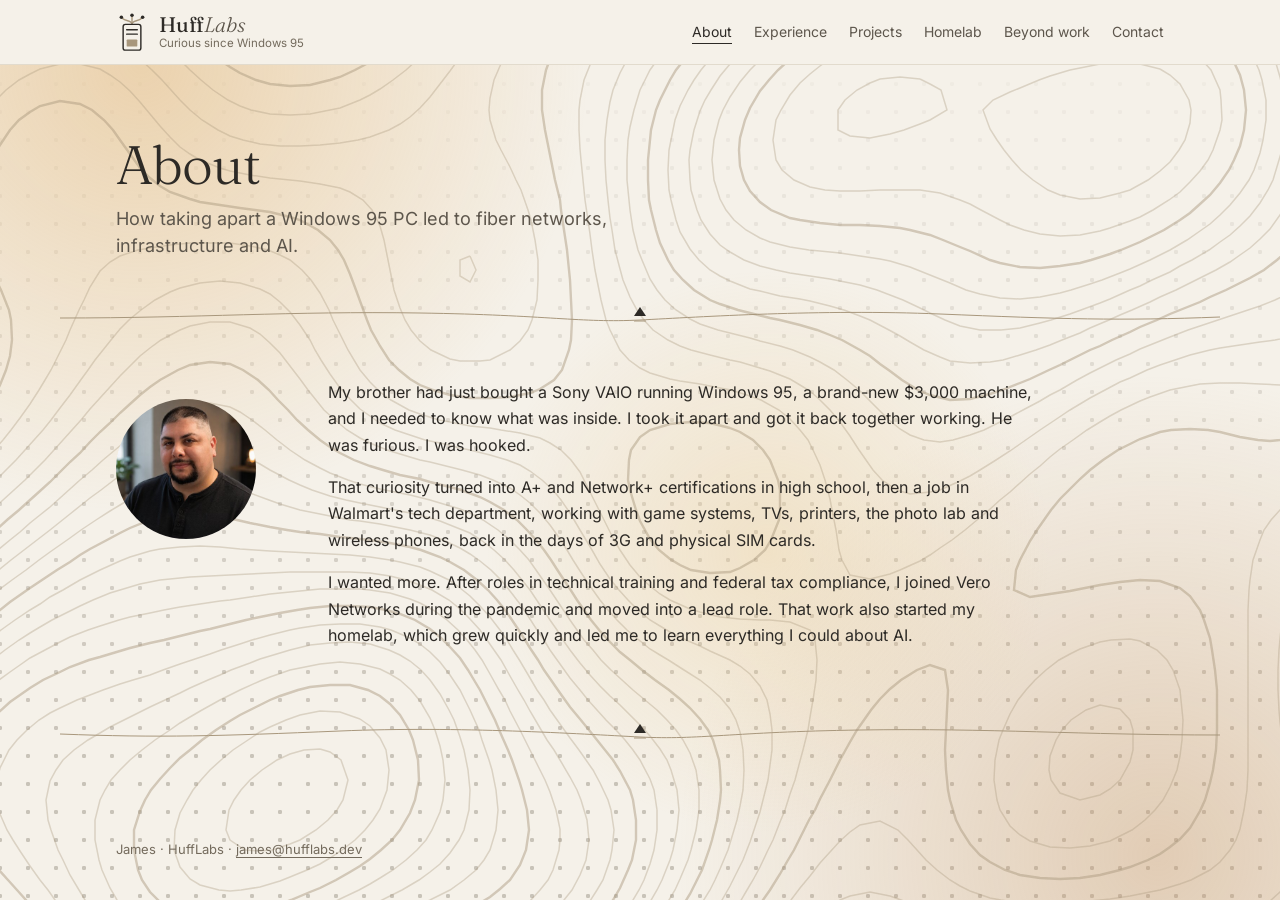
==== commit 506a8b8d: "Map-style dividers and art instead of fiber strands" ====
--- a/about/index.html
+++ b/about/index.html
@@ -27,9 +27,9 @@
   <svg class="sprite" width="0" height="0" aria-hidden="true">
     <defs>
       <g id="wave">
-        <path d="M0 8C200 8 300 20 420 14S640 2 800 14 1040 22 1160 12"/>
-        <path d="M0 20C200 20 300 8 420 14S640 26 800 14 1040 4 1160 16"/>
-        <circle class="wave-node" cx="420" cy="14" r="3.5"/>
+        <path class="trail" d="M0 15C140 15 230 8 360 10S520 20 580 17 760 6 880 11 1060 18 1160 14"/>
+        <path class="wave-node" d="M574 13l6-9 6 9z"/>
+        <path class="trail-tick" d="M574 18h12"/>
       </g>
     </defs>
   </svg>
--- a/assets/style.css
+++ b/assets/style.css
@@ -258,3 +258,8 @@
 .guide-card { background: var(--paper); }
 @media (max-width: 760px) { .topo { opacity: 0.26; } .topo.major { opacity: 0.36; } }
 @media print { .backdrop { display: none; } }
+
+/* Map-style dividers and art */
+.wave .trail { stroke-dasharray: 2 7; stroke-linecap: round; stroke-width: 1.4; }
+.wave .trail-tick { stroke-width: 1.2; }
+.art .cmp { font: 400 12px var(--sans); fill: var(--quiet); }
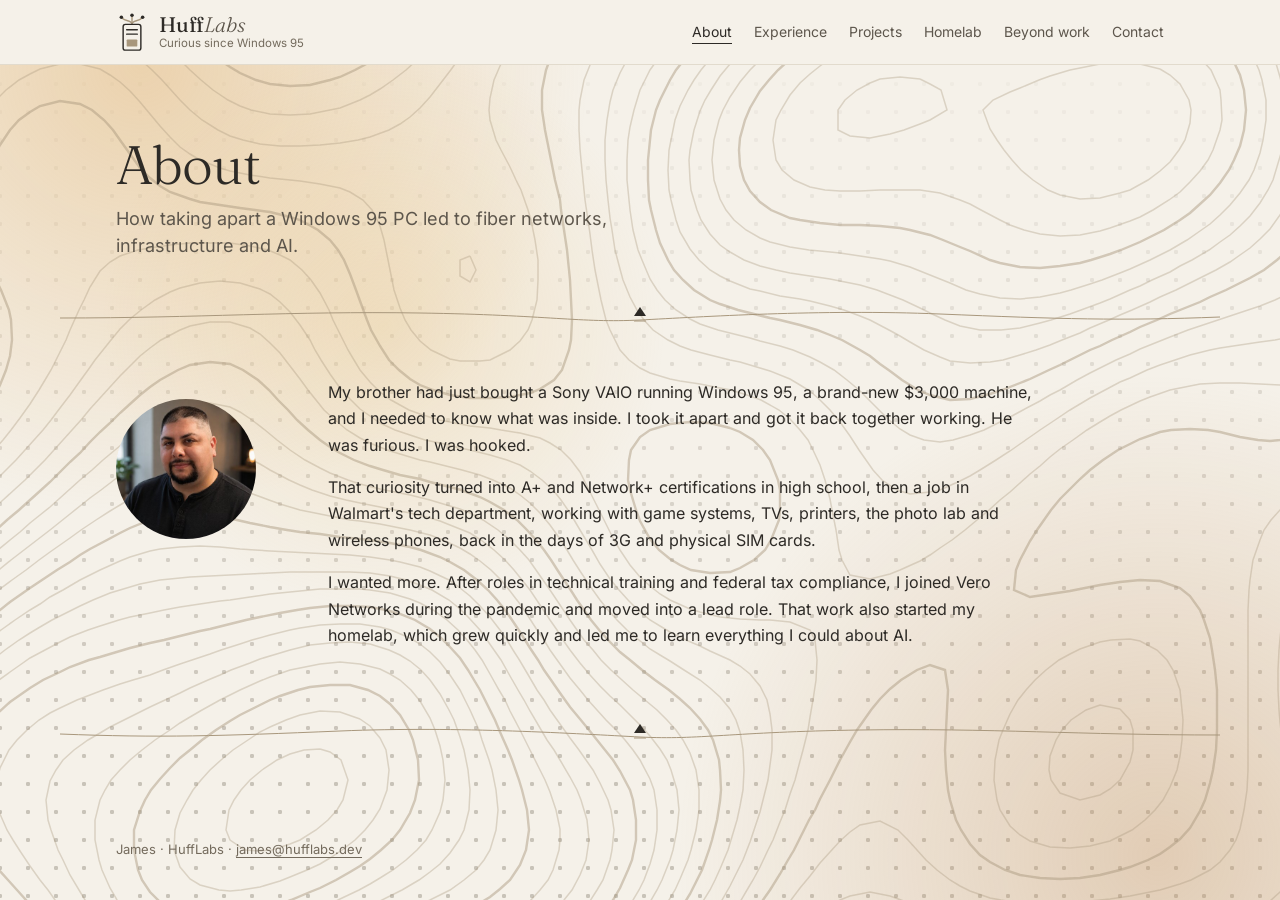
==== commit 98338fd4: "Background motion: drifting, fading contour lines and scroll-following glows" ====
--- a/about/index.html
+++ b/about/index.html
@@ -3,7 +3,7 @@
 <head>
   <meta charset="utf-8">
   <meta name="viewport" content="width=device-width, initial-scale=1">
-  <meta http-equiv="Content-Security-Policy" content="default-src 'none'; style-src 'self'; font-src 'self'; img-src 'self'; base-uri 'none'; form-action 'none'">
+  <meta http-equiv="Content-Security-Policy" content="default-src 'none'; script-src 'self'; style-src 'self'; font-src 'self'; img-src 'self'; base-uri 'none'; form-action 'none'">
   <meta name="referrer" content="strict-origin-when-cross-origin">
   <title>About | James, HuffLabs</title>
   <meta name="description" content="How taking apart a Windows 95 PC led James to fiber networks, infrastructure and AI.">
@@ -16,11 +16,12 @@
   <link rel="icon" href="/assets/favicon.svg" type="image/svg+xml">
   <link rel="preload" href="/assets/fonts/fraunces.woff2" as="font" type="font/woff2" crossorigin>
   <link rel="stylesheet" href="/assets/style.css">
+  <script src="/assets/motion.js" defer></script>
 </head>
 <body>
   <div class="backdrop flip-x" aria-hidden="true">
     <div class="glow g1"></div><div class="glow g2"></div><div class="glow g3"></div>
-    <svg viewBox="0 0 1440 900" preserveAspectRatio="xMidYMid slice"><path class="topo" d="M1005 -10L1020 -4L1036 0L1050 2L1070 1L1080 -2L1100 -9L1102 -10"/><path class="topo" d="M963 -10L978 0L990 8L1000 13L1015 20L1030 25L1050 29L1070 29L1090 25L1101 20L1120 10L1130 3L1140 -4L1149 -10"/><path class="topo" d="M1392 -10L1408 0L1420 10L1430 19L1440 29L1449 40L1450 42"/><path class="topo" d="M931 -10L944 0L956 10L970 20L980 27L990 34L1001 40L1020 49L1030 52L1050 56L1070 57L1090 54L1102 50L1120 41L1130 34L1140 27L1150 19L1162 10L1176 0L1190 -9L1193 -10"/><path class="topo" d="M1349 -10L1360 -5L1371 0L1387 10L1400 19L1410 28L1420 38L1430 49L1438 60L1445 70L1450 79"/><path class="topo major" d="M902 -10L913 0L924 10L935 20L947 30L959 40L970 49L980 56L990 62L1005 70L1020 77L1030 80L1050 85L1070 86L1090 84L1104 80L1120 73L1130 67L1140 60L1152 50L1164 40L1175 30L1188 20L1200 12L1210 6L1224 0L1240 -5L1260 -8L1280 -8L1300 -5L1320 -1L1330 2L1349 10L1360 16L1370 22L1382 30L1394 40L1404 50L1413 60L1421 70L1430 83L1440 100L1445 110L1450 121"/><path class="topo major" d="M-10 721L-4 710L1 700L7 680L10 660L10 650L10 638L8 620L3 600L-1 590L-9 570L-10 568"/><path class="topo" d="M871 -10L882 0L893 10L903 20L913 30L923 40L933 50L943 60L954 70L967 80L980 89L990 95L1000 100L1020 108L1030 110L1050 114L1070 115L1090 114L1109 110L1120 106L1132 100L1147 90L1159 80L1170 70L1180 60L1190 50L1200 41L1210 34L1220 27L1236 20L1250 16L1270 13L1290 13L1310 17L1322 20L1340 27L1350 32L1362 40L1376 50L1387 60L1396 70L1404 80L1411 90L1420 104L1429 120L1433 130L1440 145L1446 160L1450 172"/><path class="topo" d="M36 910L30 900L20 881L16 870L11 850L10 840L10 820L11 810L17 790L21 780L29 760L33 750L40 731L43 720L47 700L49 680L49 660L48 640L44 620L40 602L36 590L30 575L23 560L17 550L10 539L0 524L-10 510L-10 510"/><path class="topo" d="M836 -10L848 0L859 10L869 20L877 30L886 40L894 50L902 60L910 71L920 84L930 97L940 108L950 117L960 124L971 130L990 137L1002 140L1020 143L1040 145L1060 146L1080 146L1100 144L1117 140L1130 136L1142 130L1158 120L1170 110L1180 100L1189 90L1198 80L1208 70L1219 60L1230 52L1240 46L1254 40L1270 36L1290 36L1310 39L1320 42L1338 50L1350 57L1360 64L1370 73L1380 83L1390 95L1400 110L1406 120L1411 130L1420 149L1424 160L1430 177L1434 190L1439 210L1442 220L1446 240L1450 260L1450 261"/><path class="topo" d="M890 256L884 270L890 282L900 276L900 260L890 256"/><path class="topo" d="M104 910L90 901L80 892L72 880L68 870L63 850L63 830L66 810L70 790L72 780L75 760L78 740L80 722L81 710L82 690L82 670L81 650L80 639L78 620L74 600L70 586L64 570L60 560L50 542L43 530L35 520L27 510L19 500L10 490L0 478L-10 467"/><path class="topo" d="M536 910L520 900L510 896L490 892L470 896L459 900L440 907L433 910"/><path class="topo" d="M792 -10L806 0L818 10L828 20L837 30L845 40L852 50L860 66L866 80L870 98L871 110L870 120L864 140L859 150L850 167L844 180L839 190L832 210L829 220L825 240L822 260L822 280L823 300L828 320L832 330L840 341L850 350L870 360L880 361L900 361L910 359L929 350L940 341L949 330L955 320L960 308L966 290L970 270L972 260L976 240L980 226L988 210L997 200L1010 192L1020 188L1040 184L1060 181L1070 180L1090 178L1110 175L1130 171L1140 168L1160 160L1170 154L1180 147L1190 137L1200 126L1210 114L1220 102L1230 91L1240 82L1250 75L1260 69L1280 64L1300 64L1320 69L1330 74L1341 80L1354 90L1364 100L1372 110L1380 121L1390 138L1396 150L1400 161L1406 180L1410 193L1413 210L1416 230L1418 250L1418 270L1417 290L1416 310L1413 330L1412 350L1413 370L1419 390L1424 400L1430 411L1440 425L1450 436"/><path class="topo" d="M577 910L569 900L560 888L550 876L540 863L530 852L520 841L510 832L500 825L480 821L462 830L452 840L443 850L434 860L423 870L410 880L400 886L390 891L370 898L359 900L340 903L320 904L300 904L280 902L260 900L250 899L230 896L210 892L200 890L180 884L169 880L150 870L140 862L130 850L124 840L120 829L116 810L113 790L112 770L112 750L112 730L112 710L112 690L112 670L112 650L112 630L112 610L111 590L110 580L107 560L100 540L96 530L89 520L80 510L70 500L59 490L47 480L36 470L24 460L13 450L2 440L-7 430L-10 427"/><path class="topo major" d="M25 -10L19 0L10 17L4 30L-0 40L-8 60L-10 65"/><path class="topo major" d="M735 -10L750 -2L760 4L770 11L781 20L791 30L800 42L810 59L814 70L818 90L818 110L815 130L811 150L809 160L805 180L800 200L799 210L796 230L793 250L791 270L790 280L789 300L788 320L789 340L791 350L798 370L806 380L820 389L830 393L850 397L870 398L890 398L910 395L927 390L940 385L950 379L961 370L971 360L980 346L989 330L993 320L1000 301L1004 290L1010 274L1016 260L1022 250L1030 240L1042 230L1060 220L1070 217L1090 212L1105 210L1120 208L1140 205L1160 202L1170 199L1190 192L1200 186L1210 178L1220 168L1230 154L1240 140L1247 130L1256 120L1268 110L1280 104L1300 101L1320 106L1330 112L1341 120L1350 130L1360 145L1368 160L1372 170L1377 190L1379 210L1379 230L1375 250L1370 266L1364 280L1359 290L1351 310L1349 320L1348 340L1350 356L1354 370L1360 385L1367 400L1374 410L1380 420L1390 432L1400 444L1410 454L1420 464L1430 473L1440 482L1450 490"/><path class="topo major" d="M603 910L597 900L590 890L580 874L572 860L566 850L560 838L551 820L545 810L540 799L530 780L525 770L520 760L510 742L503 730L496 720L489 710L480 699L470 689L459 680L443 670L430 665L415 670L412 690L413 710L414 730L415 750L414 770L412 790L410 800L404 820L399 830L390 844L380 855L370 862L355 870L340 875L320 878L300 879L280 878L260 875L240 870L230 867L212 860L200 854L190 847L180 839L170 828L160 811L155 800L150 783L147 770L144 750L143 730L143 710L143 690L145 670L148 650L150 638L156 620L160 610L170 596L180 588L200 581L220 580L240 582L260 585L280 589L290 591L310 594L330 597L346 590L344 570L340 560L330 541L323 530L316 520L309 510L300 499L290 489L280 479L270 470L257 460L242 450L230 444L220 439L200 432L189 430L170 429L152 430L140 432L120 437L102 440L90 441L80 440L60 435L48 430L30 420L20 413L10 406L0 397L-10 386"/><path class="topo major" d="M630 428L620 432L607 440L597 450L590 460L582 480L580 490L580 510L581 520L589 540L595 550L606 560L620 568L630 572L650 573L669 570L680 565L690 559L701 550L710 539L720 521L724 510L730 490L732 480L731 460L729 450L720 437L710 430L690 424L670 422L650 423L630 428"/><path class="topo" d="M40 -10L34 0L28 10L20 27L14 40L10 51L3 70L0 80L-6 100L-10 112"/><path class="topo" d="M684 -10L700 -2L710 4L720 10L734 20L745 30L754 40L762 50L770 65L776 80L780 100L781 110L781 130L780 149L779 160L777 180L775 200L772 220L770 234L768 250L765 270L761 290L759 300L754 320L750 330L740 350L731 360L720 368L710 373L690 379L680 381L660 384L640 388L629 390L610 396L599 400L581 410L570 419L560 430L552 440L547 450L540 465L535 480L530 499L528 510L524 530L521 550L518 560L510 575L490 579L470 574L460 570L440 561L430 555L420 548L408 540L395 530L383 520L371 510L360 500L350 492L340 483L330 474L320 466L310 457L300 449L287 440L273 430L260 422L250 416L239 410L220 401L210 397L190 390L180 388L160 384L140 383L120 383L100 384L80 385L60 384L46 380L30 373L20 367L10 359L0 350L-10 338"/><path class="topo" d="M1450 525L1440 517L1430 509L1419 500L1408 490L1396 480L1386 470L1376 460L1366 450L1357 440L1349 430L1340 418L1330 404L1321 390L1315 380L1309 370L1300 352L1294 340L1290 330L1281 310L1276 300L1270 287L1260 271L1250 262L1240 256L1222 250L1210 248L1190 245L1170 243L1150 243L1130 243L1110 246L1092 250L1080 255L1070 260L1058 270L1049 280L1040 293L1031 310L1027 320L1020 334L1012 350L1006 360L1000 370L990 382L980 392L969 400L951 410L940 414L921 420L910 422L890 426L870 428L859 430L840 433L820 438L810 443L799 450L789 460L780 472L771 490L766 500L760 512L751 530L746 540L740 550L730 565L720 577L710 586L700 594L690 600L670 609L660 612L640 617L620 619L600 620L590 620L570 622L550 630L545 640L543 660L544 680L547 700L550 717L552 730L557 750L560 761L565 780L570 794L575 810L580 822L587 840L592 850L600 867L607 880L613 890L620 902L625 910"/><path class="topo" d="M230 639L220 641L203 650L193 660L187 670L180 690L179 700L177 720L178 740L180 756L183 770L190 787L197 800L205 810L215 820L228 830L240 836L250 841L270 846L290 848L310 847L330 841L340 835L350 826L360 810L363 800L366 780L365 760L361 740L357 730L350 714L342 700L334 690L325 680L314 670L301 660L290 654L280 649L260 642L249 640L230 639"/><path class="topo" d="M57 -10L50 0L40 16L33 30L29 40L22 60L18 70L13 90L10 101L5 120L1 140L-1 150L-5 170L-8 190L-10 210L-10 218"/><path class="topo" d="M645 -10L660 -2L670 4L680 10L694 20L706 30L717 40L726 50L733 60L740 73L747 90L750 102L753 120L755 140L755 160L754 180L752 200L750 218L748 230L745 250L740 269L737 280L730 297L723 310L716 320L707 330L692 340L680 346L669 350L650 355L630 360L620 362L600 368L590 371L570 379L560 385L550 391L540 400L530 410L520 422L510 436L501 450L494 460L487 470L478 480L463 490L450 494L430 492L420 490L400 481L390 476L380 470L364 460L350 451L340 444L330 437L320 430L305 420L290 410L280 404L270 398L255 390L240 382L230 378L213 370L200 365L185 360L170 355L150 350L140 348L120 345L100 342L85 340L70 337L50 331L40 327L30 320L18 310L10 300L0 282L-4 270L-9 250L-10 234"/><path class="topo" d="M1450 554L1440 546L1430 537L1420 529L1409 520L1397 510L1386 500L1375 490L1364 480L1354 470L1344 460L1335 450L1326 440L1317 430L1309 420L1300 408L1290 395L1280 381L1272 370L1265 360L1257 350L1249 340L1240 329L1230 319L1219 310L1205 300L1190 292L1180 288L1160 283L1140 281L1120 283L1100 289L1090 294L1080 302L1070 312L1060 325L1050 340L1045 350L1039 360L1030 374L1020 388L1010 399L1000 409L990 416L980 423L965 430L950 435L935 440L920 443L900 448L890 450L870 455L853 460L840 465L830 471L818 480L807 490L799 500L790 513L780 530L774 540L768 550L760 564L750 579L741 590L732 600L722 610L710 620L700 626L690 632L674 640L660 646L650 651L630 660L620 666L610 674L600 686L593 700L590 714L588 730L588 750L590 765L592 780L597 800L600 812L606 830L610 842L617 860L622 870L630 886L638 900L644 910"/><path class="topo" d="M240 709L230 720L227 730L227 750L230 762L240 780L250 789L260 795L280 800L300 793L309 780L311 770L310 756L304 740L298 730L289 720L274 710L260 705L240 709"/><path class="topo" d="M75 -10L67 0L60 10L50 27L44 40L40 50L34 70L30 84L26 100L23 120L20 140L19 150L18 170L18 190L19 210L20 220L26 240L30 251L40 267L50 278L60 286L70 293L85 300L100 306L112 310L130 316L142 320L160 326L172 330L190 337L200 341L220 349L230 354L244 360L260 368L270 373L283 380L300 390L310 395L320 401L337 410L350 417L360 422L376 430L390 435L407 440L420 442L436 440L450 435L460 429L471 420L481 410L491 400L501 390L513 380L526 370L540 362L550 357L567 350L580 346L600 341L610 338L630 333L642 330L660 324L670 319L684 310L695 300L703 290L710 279L718 260L722 250L727 230L730 210L731 200L733 180L733 160L732 140L730 127L726 110L720 90L715 80L710 70L700 56L690 45L680 35L670 27L660 19L647 10L630 0L620 -6L613 -10"/><path class="topo" d="M1450 580L1440 571L1430 562L1420 554L1410 545L1400 537L1390 529L1380 520L1368 510L1357 500L1346 490L1335 480L1325 470L1315 460L1306 450L1297 440L1288 430L1279 420L1270 409L1260 398L1250 387L1240 376L1230 366L1220 356L1210 348L1199 340L1180 330L1170 326L1150 322L1130 322L1110 328L1100 334L1090 343L1080 353L1070 366L1060 379L1052 390L1044 400L1036 410L1025 420L1013 430L1000 438L990 443L973 450L960 454L940 460L930 462L910 467L898 470L880 475L867 480L850 488L840 495L830 503L820 513L810 525L800 539L793 550L787 560L780 571L770 586L760 600L752 610L743 620L733 630L721 640L710 649L700 655L690 661L676 670L660 680L650 688L640 697L630 709L624 720L620 732L617 750L616 770L617 790L620 806L623 820L629 840L632 850L640 869L645 880L650 890L660 906L662 910"/><path class="topo major" d="M96 -10L85 0L77 10L70 20L60 39L55 50L50 66L46 80L43 100L40 120L39 130L39 150L40 170L41 180L45 200L50 215L57 230L64 240L72 250L83 260L96 270L110 278L120 283L134 290L150 297L160 302L180 310L190 314L203 320L220 327L230 332L248 340L260 346L270 350L290 360L300 365L311 370L330 379L340 383L358 390L370 394L390 399L410 400L430 395L442 390L458 380L470 371L480 364L490 356L500 350L518 340L530 335L543 330L560 325L580 320L590 318L610 313L622 310L640 304L650 300L666 290L677 280L686 270L692 260L700 243L704 230L709 210L711 200L712 180L712 160L710 140L709 130L704 110L700 100L690 80L684 70L676 60L667 50L657 40L645 30L632 20L620 12L610 5L600 -1L583 -10"/><path class="topo major" d="M1450 604L1440 594L1430 585L1420 576L1410 568L1400 559L1389 550L1376 540L1364 530L1353 520L1341 510L1330 500L1320 491L1310 482L1300 472L1290 462L1280 453L1270 442L1260 432L1250 423L1240 413L1230 404L1220 395L1210 387L1200 380L1182 370L1170 365L1150 362L1130 364L1117 370L1102 380L1091 390L1082 400L1072 410L1063 420L1052 430L1040 440L1030 447L1020 453L1006 460L990 466L977 470L960 475L940 479L930 482L910 487L899 490L880 497L870 502L856 510L843 520L833 530L824 540L816 550L809 560L800 574L790 589L783 600L776 610L769 620L760 631L750 642L740 652L730 660L718 670L705 680L691 690L680 699L670 708L660 719L652 730L647 740L641 760L640 770L639 790L640 801L643 820L648 840L651 850L658 870L663 880L670 894L680 910"/><path class="topo" d="M121 -10L110 -2L100 7L90 18L82 30L76 40L70 55L65 70L60 90L59 100L57 120L58 140L60 160L62 170L67 190L72 200L80 215L90 229L100 239L110 248L120 255L130 262L144 270L160 278L170 283L184 290L200 297L210 302L228 310L240 315L251 320L270 328L280 333L298 340L310 345L324 350L340 355L357 360L370 362L390 363L410 361L420 357L436 350L450 342L460 336L471 330L490 320L500 316L516 310L530 306L550 301L560 299L580 296L600 291L610 289L630 281L640 276L650 270L661 260L670 249L680 232L684 220L689 200L691 190L692 170L691 150L689 140L685 120L680 106L672 90L666 80L659 70L650 59L640 48L630 39L618 30L605 20L590 10L580 4L570 -1L554 -10"/><path class="topo" d="M1450 627L1440 617L1430 607L1420 598L1410 589L1399 580L1387 570L1375 560L1362 550L1350 540L1340 532L1330 523L1320 515L1310 507L1300 498L1290 489L1280 480L1268 470L1257 460L1245 450L1233 440L1220 430L1210 423L1200 417L1187 410L1170 404L1150 403L1130 407L1120 412L1108 420L1095 430L1083 440L1070 450L1055 460L1040 468L1030 473L1012 480L1000 484L980 489L970 491L950 495L930 500L920 503L900 509L890 513L877 520L862 530L850 540L840 550L831 560L824 570L817 580L810 590L800 605L790 620L783 630L776 640L767 650L759 660L749 670L738 680L727 690L715 700L703 710L693 720L684 730L677 740L670 753L664 770L661 790L661 810L664 830L669 850L672 860L680 879L685 890L691 900L697 910"/><path class="topo" d="M156 -10L140 -3L130 3L120 10L110 20L100 32L90 49L85 60L80 77L77 90L75 110L76 130L78 150L81 160L87 180L92 190L100 203L110 216L120 226L130 235L140 242L151 250L168 260L180 266L190 272L208 280L220 286L230 290L250 299L260 303L279 310L290 314L309 320L320 323L340 328L359 330L370 330L380 330L400 326L415 320L430 313L440 308L457 300L470 295L483 290L500 285L520 281L530 279L550 276L570 273L584 270L600 266L616 260L630 252L640 245L650 234L659 220L663 210L669 190L670 180L671 160L670 150L666 130L660 111L655 100L649 90L640 76L630 64L620 54L610 45L600 37L590 29L577 20L561 10L550 4L540 -1L523 -10"/><path class="topo" d="M1450 651L1441 640L1431 630L1421 620L1410 610L1400 601L1390 593L1380 585L1370 577L1360 569L1349 560L1336 550L1323 540L1310 530L1300 522L1290 514L1280 506L1270 498L1259 490L1246 480L1232 470L1220 462L1210 456L1197 450L1180 444L1160 442L1140 445L1127 450L1110 459L1100 464L1090 470L1071 480L1060 485L1048 490L1030 496L1014 500L1000 503L980 507L965 510L950 513L930 518L920 521L900 529L890 533L879 540L866 550L855 560L846 570L838 580L830 590L820 605L810 620L803 630L797 640L790 650L780 663L770 675L760 686L750 696L740 705L730 715L720 725L710 736L700 749L693 760L689 770L683 790L681 810L683 830L687 850L690 860L698 880L703 890L710 902L715 910"/><path class="topo" d="M229 -10L210 -7L190 -3L179 0L160 7L150 12L137 20L125 30L116 40L110 50L101 70L98 80L94 100L94 120L97 140L100 153L106 170L111 180L120 193L130 205L140 215L150 224L160 231L173 240L190 250L200 255L210 260L230 269L240 273L258 280L270 284L289 290L300 293L320 297L340 299L360 298L380 294L394 290L410 283L420 279L440 271L450 267L470 261L480 259L500 256L520 253L540 251L551 250L570 247L590 242L600 238L614 230L626 220L634 210L640 199L646 180L648 160L646 140L641 120L637 110L630 97L620 82L610 70L600 60L590 51L580 43L570 35L560 29L546 20L530 11L520 6L508 0L490 -8L484 -10"/><path class="topo" d="M1450 675L1440 662L1430 651L1420 640L1410 631L1400 622L1390 613L1380 605L1370 597L1360 589L1348 580L1334 570L1321 560L1310 552L1300 545L1290 538L1279 530L1264 520L1250 511L1240 505L1230 499L1213 490L1200 485L1181 480L1170 479L1152 480L1140 482L1120 489L1110 493L1091 500L1080 504L1060 510L1050 512L1030 516L1010 520L1000 521L980 524L960 528L950 530L930 535L917 540L900 548L890 554L880 561L869 570L859 580L850 591L840 604L830 619L823 630L816 640L810 650L800 664L790 678L780 690L772 700L763 710L754 720L744 730L735 740L727 750L720 760L710 779L706 790L703 810L703 830L706 850L710 864L716 880L721 890L730 905L734 910"/><path class="topo major" d="M340 -1L330 0L310 3L290 5L270 7L250 8L230 10L220 11L200 14L180 20L170 24L157 30L144 40L134 50L127 60L120 75L116 90L114 110L116 130L120 146L126 160L131 170L140 183L150 195L160 204L170 213L180 220L196 230L210 237L220 242L239 250L250 254L269 260L280 263L300 266L320 268L340 267L360 263L370 260L390 251L400 247L417 240L430 235L450 230L460 228L480 226L500 225L520 225L540 223L560 220L570 218L589 210L600 202L610 191L616 180L620 166L621 150L620 138L615 120L610 108L600 91L591 80L582 70L571 60L560 51L550 44L540 38L527 30L510 21L500 17L483 10L470 5L451 0L440 -2L420 -5L400 -6L380 -6L360 -4L340 -1"/><path class="topo major" d="M1450 702L1442 690L1435 680L1426 670L1417 660L1408 650L1397 640L1385 630L1373 620L1360 610L1350 602L1340 595L1330 588L1318 580L1303 570L1290 562L1280 555L1270 549L1253 540L1240 533L1230 528L1210 520L1200 517L1180 514L1160 514L1140 517L1123 520L1110 523L1090 527L1073 530L1060 532L1040 534L1020 537L1000 539L990 540L970 543L950 547L939 550L920 557L910 562L896 570L883 580L872 590L863 600L855 610L848 620L840 632L830 648L822 660L816 670L809 680L800 693L790 707L780 719L771 730L763 740L755 750L747 760L740 771L730 790L727 800L724 820L724 840L728 860L732 870L740 888L747 900L754 910"/><path class="topo" d="M360 30L350 31L330 33L310 33L290 33L270 32L250 32L230 33L210 35L191 40L180 44L170 50L158 60L149 70L140 90L139 100L138 120L140 130L147 150L152 160L160 171L170 182L180 192L191 200L207 210L220 217L230 221L250 228L260 231L280 235L300 236L320 234L336 230L350 225L360 220L379 210L390 204L400 200L420 193L440 190L450 190L470 190L480 190L500 191L520 191L535 190L550 187L566 180L578 170L584 160L587 140L584 120L579 110L570 95L560 83L550 74L540 66L530 59L516 50L500 42L490 38L470 31L460 29L440 26L420 24L400 25L380 27L360 30"/><path class="topo" d="M1450 737L1442 720L1436 710L1430 700L1420 687L1410 676L1400 665L1390 656L1380 647L1370 639L1359 630L1345 620L1330 610L1320 604L1310 597L1297 590L1280 580L1270 575L1260 570L1240 561L1230 557L1210 551L1200 549L1180 547L1160 546L1140 547L1120 549L1105 550L1090 551L1070 552L1050 553L1030 554L1010 555L990 557L970 560L960 562L940 567L930 571L911 580L900 588L890 596L880 606L870 617L860 630L853 640L847 650L840 661L830 678L823 690L816 700L810 710L800 724L790 738L781 750L774 760L767 770L760 783L752 800L749 810L746 830L748 850L750 860L757 880L763 890L770 901L777 910"/><path class="topo" d="M1450 858L1443 870L1435 880L1427 890L1417 900L1406 910"/><path class="topo" d="M200 69L190 75L180 84L171 100L169 110L170 123L175 140L181 150L190 162L200 171L212 180L230 190L240 193L260 198L280 199L300 195L312 190L327 180L339 170L348 160L356 150L363 140L370 129L377 110L367 100L350 92L340 88L321 80L310 76L290 70L280 68L260 64L240 63L220 64L200 69"/><path class="topo" d="M440 79L430 84L419 90L413 110L430 120L440 124L456 130L470 134L490 138L510 136L522 130L522 110L515 100L503 90L490 83L480 79L460 77L440 79"/><path class="topo" d="M1380 910L1390 901L1400 891L1410 881L1419 870L1427 860L1433 850L1440 833L1443 820L1446 800L1444 780L1440 760L1437 750L1430 734L1422 720L1415 710L1408 700L1400 690L1390 680L1379 670L1368 660L1355 650L1341 640L1330 633L1320 627L1308 620L1290 611L1280 606L1267 600L1250 593L1240 590L1220 584L1200 580L1190 579L1170 577L1150 576L1130 575L1110 574L1090 573L1070 572L1050 572L1030 572L1010 572L990 573L970 576L954 580L940 585L928 590L911 600L900 609L890 619L880 630L873 640L866 650L859 660L850 676L842 690L836 700L830 711L820 728L813 740L806 750L800 760L790 777L783 790L779 800L773 820L771 840L774 860L780 875L788 890L796 900L805 910"/><path class="topo" d="M1353 910L1363 900L1373 890L1383 880L1392 870L1401 860L1410 846L1418 830L1421 820L1425 800L1424 780L1420 763L1415 750L1410 738L1400 722L1391 710L1382 700L1372 690L1361 680L1350 672L1340 665L1330 658L1315 650L1300 642L1290 637L1272 630L1260 626L1241 620L1230 617L1210 613L1196 610L1180 607L1160 604L1140 601L1130 600L1110 597L1090 594L1070 592L1050 590L1040 589L1020 589L1000 589L990 590L970 593L950 599L940 603L927 610L913 620L902 630L893 640L885 650L878 660L870 674L861 690L855 700L850 711L840 730L835 740L830 750L820 770L815 780L810 792L804 810L800 829L800 840L801 850L807 870L812 880L820 890L830 901L842 910"/><path class="topo major" d="M1326 910L1334 900L1343 890L1352 880L1361 870L1370 859L1380 846L1390 830L1394 820L1399 800L1398 780L1393 760L1389 750L1380 735L1370 722L1360 711L1350 702L1340 695L1330 688L1317 680L1300 672L1290 667L1271 660L1260 657L1240 651L1230 648L1210 643L1196 640L1180 636L1160 631L1150 629L1130 624L1114 620L1100 617L1080 613L1063 610L1050 608L1030 606L1010 606L990 607L974 610L960 614L945 620L930 629L920 637L910 647L900 658L892 670L886 680L880 690L870 710L865 720L860 732L852 750L848 760L841 780L838 790L833 810L831 830L834 850L840 865L850 880L860 889L870 897L880 903L895 910"/><path class="topo" d="M1298 910L1305 900L1312 890L1320 880L1330 866L1340 851L1347 840L1353 830L1360 814L1363 800L1363 780L1360 768L1351 750L1343 740L1333 730L1321 720L1310 713L1300 708L1283 700L1270 695L1257 690L1240 684L1227 680L1210 675L1197 670L1180 664L1168 660L1150 654L1139 650L1120 644L1108 640L1090 635L1070 630L1060 628L1040 625L1020 624L1000 624L980 627L969 630L950 638L940 644L930 652L920 662L910 675L900 690L895 700L890 710L881 730L878 740L871 760L868 770L864 790L862 810L864 830L870 850L876 860L884 870L896 880L910 890L920 895L930 900L950 909L953 910"/><path class="topo" d="M1268 910L1275 900L1281 890L1290 875L1297 860L1302 850L1309 830L1312 820L1314 800L1310 781L1304 770L1297 760L1286 750L1272 740L1260 733L1250 727L1236 720L1220 712L1210 707L1195 700L1180 693L1170 688L1152 680L1140 675L1129 670L1110 663L1100 659L1080 653L1070 650L1050 645L1030 643L1010 642L990 644L971 650L960 655L950 661L939 670L930 680L920 694L911 710L906 720L900 737L896 750L892 770L890 790L891 810L896 830L901 840L910 853L920 864L930 872L941 880L958 890L970 896L980 901L1000 910L1001 910"/><path class="topo" d="M1235 910L1243 900L1250 888L1258 870L1261 860L1265 840L1265 820L1260 800L1255 790L1249 780L1240 770L1230 760L1218 750L1205 740L1190 730L1180 723L1170 717L1158 710L1140 700L1130 695L1120 690L1100 681L1090 677L1070 670L1060 668L1040 664L1020 662L1000 664L980 669L970 674L960 680L949 690L940 701L930 718L925 730L920 746L917 760L915 780L917 800L920 812L928 830L934 840L943 850L954 860L967 870L980 878L990 884L1001 890L1020 899L1030 904L1045 910"/><path class="topo major" d="M1187 910L1200 902L1210 892L1218 880L1222 870L1226 850L1226 830L1220 811L1215 800L1209 790L1200 779L1190 768L1180 758L1170 750L1158 740L1144 730L1130 721L1120 715L1110 710L1090 700L1080 696L1062 690L1050 687L1030 685L1010 685L992 690L980 696L970 704L960 715L951 730L947 740L942 760L941 780L945 800L950 813L960 830L968 840L979 850L990 859L1000 866L1010 872L1024 880L1040 888L1050 892L1069 900L1080 904L1099 910"/><path class="topo" d="M1000 719L990 726L980 738L974 750L971 770L973 790L980 809L987 820L995 830L1005 840L1018 850L1030 858L1040 864L1053 870L1070 877L1080 881L1100 887L1119 890L1130 891L1141 890L1160 885L1170 879L1180 867L1186 850L1185 830L1180 813L1173 800L1167 790L1159 780L1150 770L1139 760L1127 750L1112 740L1100 732L1090 727L1074 720L1060 715L1040 711L1020 712L1000 719"/><path class="topo" d="M1040 749L1030 752L1019 760L1012 780L1017 800L1023 810L1032 820L1044 830L1060 840L1070 844L1088 850L1100 851L1115 850L1130 840L1134 830L1131 810L1126 800L1119 790L1110 780L1098 770L1083 760L1070 754L1056 750L1040 749"/></svg>
+    <svg viewBox="0 0 1440 900" preserveAspectRatio="xMidYMid slice"><g class="topo-drift"><path class="topo" d="M1005 -10L1020 -4L1036 0L1050 2L1070 1L1080 -2L1100 -9L1102 -10"/><path class="topo" d="M963 -10L978 0L990 8L1000 13L1015 20L1030 25L1050 29L1070 29L1090 25L1101 20L1120 10L1130 3L1140 -4L1149 -10"/><path class="topo" d="M1392 -10L1408 0L1420 10L1430 19L1440 29L1449 40L1450 42"/><path class="topo" d="M931 -10L944 0L956 10L970 20L980 27L990 34L1001 40L1020 49L1030 52L1050 56L1070 57L1090 54L1102 50L1120 41L1130 34L1140 27L1150 19L1162 10L1176 0L1190 -9L1193 -10"/><path class="topo" d="M1349 -10L1360 -5L1371 0L1387 10L1400 19L1410 28L1420 38L1430 49L1438 60L1445 70L1450 79"/><path class="topo major" d="M902 -10L913 0L924 10L935 20L947 30L959 40L970 49L980 56L990 62L1005 70L1020 77L1030 80L1050 85L1070 86L1090 84L1104 80L1120 73L1130 67L1140 60L1152 50L1164 40L1175 30L1188 20L1200 12L1210 6L1224 0L1240 -5L1260 -8L1280 -8L1300 -5L1320 -1L1330 2L1349 10L1360 16L1370 22L1382 30L1394 40L1404 50L1413 60L1421 70L1430 83L1440 100L1445 110L1450 121"/><path class="topo major" d="M-10 721L-4 710L1 700L7 680L10 660L10 650L10 638L8 620L3 600L-1 590L-9 570L-10 568"/><path class="topo" d="M871 -10L882 0L893 10L903 20L913 30L923 40L933 50L943 60L954 70L967 80L980 89L990 95L1000 100L1020 108L1030 110L1050 114L1070 115L1090 114L1109 110L1120 106L1132 100L1147 90L1159 80L1170 70L1180 60L1190 50L1200 41L1210 34L1220 27L1236 20L1250 16L1270 13L1290 13L1310 17L1322 20L1340 27L1350 32L1362 40L1376 50L1387 60L1396 70L1404 80L1411 90L1420 104L1429 120L1433 130L1440 145L1446 160L1450 172"/><path class="topo" d="M36 910L30 900L20 881L16 870L11 850L10 840L10 820L11 810L17 790L21 780L29 760L33 750L40 731L43 720L47 700L49 680L49 660L48 640L44 620L40 602L36 590L30 575L23 560L17 550L10 539L0 524L-10 510L-10 510"/><path class="topo" d="M836 -10L848 0L859 10L869 20L877 30L886 40L894 50L902 60L910 71L920 84L930 97L940 108L950 117L960 124L971 130L990 137L1002 140L1020 143L1040 145L1060 146L1080 146L1100 144L1117 140L1130 136L1142 130L1158 120L1170 110L1180 100L1189 90L1198 80L1208 70L1219 60L1230 52L1240 46L1254 40L1270 36L1290 36L1310 39L1320 42L1338 50L1350 57L1360 64L1370 73L1380 83L1390 95L1400 110L1406 120L1411 130L1420 149L1424 160L1430 177L1434 190L1439 210L1442 220L1446 240L1450 260L1450 261"/><path class="topo" d="M890 256L884 270L890 282L900 276L900 260L890 256"/><path class="topo" d="M104 910L90 901L80 892L72 880L68 870L63 850L63 830L66 810L70 790L72 780L75 760L78 740L80 722L81 710L82 690L82 670L81 650L80 639L78 620L74 600L70 586L64 570L60 560L50 542L43 530L35 520L27 510L19 500L10 490L0 478L-10 467"/><path class="topo" d="M536 910L520 900L510 896L490 892L470 896L459 900L440 907L433 910"/><path class="topo" d="M792 -10L806 0L818 10L828 20L837 30L845 40L852 50L860 66L866 80L870 98L871 110L870 120L864 140L859 150L850 167L844 180L839 190L832 210L829 220L825 240L822 260L822 280L823 300L828 320L832 330L840 341L850 350L870 360L880 361L900 361L910 359L929 350L940 341L949 330L955 320L960 308L966 290L970 270L972 260L976 240L980 226L988 210L997 200L1010 192L1020 188L1040 184L1060 181L1070 180L1090 178L1110 175L1130 171L1140 168L1160 160L1170 154L1180 147L1190 137L1200 126L1210 114L1220 102L1230 91L1240 82L1250 75L1260 69L1280 64L1300 64L1320 69L1330 74L1341 80L1354 90L1364 100L1372 110L1380 121L1390 138L1396 150L1400 161L1406 180L1410 193L1413 210L1416 230L1418 250L1418 270L1417 290L1416 310L1413 330L1412 350L1413 370L1419 390L1424 400L1430 411L1440 425L1450 436"/><path class="topo" d="M577 910L569 900L560 888L550 876L540 863L530 852L520 841L510 832L500 825L480 821L462 830L452 840L443 850L434 860L423 870L410 880L400 886L390 891L370 898L359 900L340 903L320 904L300 904L280 902L260 900L250 899L230 896L210 892L200 890L180 884L169 880L150 870L140 862L130 850L124 840L120 829L116 810L113 790L112 770L112 750L112 730L112 710L112 690L112 670L112 650L112 630L112 610L111 590L110 580L107 560L100 540L96 530L89 520L80 510L70 500L59 490L47 480L36 470L24 460L13 450L2 440L-7 430L-10 427"/><path class="topo major" d="M25 -10L19 0L10 17L4 30L-0 40L-8 60L-10 65"/><path class="topo major" d="M735 -10L750 -2L760 4L770 11L781 20L791 30L800 42L810 59L814 70L818 90L818 110L815 130L811 150L809 160L805 180L800 200L799 210L796 230L793 250L791 270L790 280L789 300L788 320L789 340L791 350L798 370L806 380L820 389L830 393L850 397L870 398L890 398L910 395L927 390L940 385L950 379L961 370L971 360L980 346L989 330L993 320L1000 301L1004 290L1010 274L1016 260L1022 250L1030 240L1042 230L1060 220L1070 217L1090 212L1105 210L1120 208L1140 205L1160 202L1170 199L1190 192L1200 186L1210 178L1220 168L1230 154L1240 140L1247 130L1256 120L1268 110L1280 104L1300 101L1320 106L1330 112L1341 120L1350 130L1360 145L1368 160L1372 170L1377 190L1379 210L1379 230L1375 250L1370 266L1364 280L1359 290L1351 310L1349 320L1348 340L1350 356L1354 370L1360 385L1367 400L1374 410L1380 420L1390 432L1400 444L1410 454L1420 464L1430 473L1440 482L1450 490"/><path class="topo major" d="M603 910L597 900L590 890L580 874L572 860L566 850L560 838L551 820L545 810L540 799L530 780L525 770L520 760L510 742L503 730L496 720L489 710L480 699L470 689L459 680L443 670L430 665L415 670L412 690L413 710L414 730L415 750L414 770L412 790L410 800L404 820L399 830L390 844L380 855L370 862L355 870L340 875L320 878L300 879L280 878L260 875L240 870L230 867L212 860L200 854L190 847L180 839L170 828L160 811L155 800L150 783L147 770L144 750L143 730L143 710L143 690L145 670L148 650L150 638L156 620L160 610L170 596L180 588L200 581L220 580L240 582L260 585L280 589L290 591L310 594L330 597L346 590L344 570L340 560L330 541L323 530L316 520L309 510L300 499L290 489L280 479L270 470L257 460L242 450L230 444L220 439L200 432L189 430L170 429L152 430L140 432L120 437L102 440L90 441L80 440L60 435L48 430L30 420L20 413L10 406L0 397L-10 386"/><path class="topo major" d="M630 428L620 432L607 440L597 450L590 460L582 480L580 490L580 510L581 520L589 540L595 550L606 560L620 568L630 572L650 573L669 570L680 565L690 559L701 550L710 539L720 521L724 510L730 490L732 480L731 460L729 450L720 437L710 430L690 424L670 422L650 423L630 428"/><path class="topo" d="M40 -10L34 0L28 10L20 27L14 40L10 51L3 70L0 80L-6 100L-10 112"/><path class="topo" d="M684 -10L700 -2L710 4L720 10L734 20L745 30L754 40L762 50L770 65L776 80L780 100L781 110L781 130L780 149L779 160L777 180L775 200L772 220L770 234L768 250L765 270L761 290L759 300L754 320L750 330L740 350L731 360L720 368L710 373L690 379L680 381L660 384L640 388L629 390L610 396L599 400L581 410L570 419L560 430L552 440L547 450L540 465L535 480L530 499L528 510L524 530L521 550L518 560L510 575L490 579L470 574L460 570L440 561L430 555L420 548L408 540L395 530L383 520L371 510L360 500L350 492L340 483L330 474L320 466L310 457L300 449L287 440L273 430L260 422L250 416L239 410L220 401L210 397L190 390L180 388L160 384L140 383L120 383L100 384L80 385L60 384L46 380L30 373L20 367L10 359L0 350L-10 338"/><path class="topo" d="M1450 525L1440 517L1430 509L1419 500L1408 490L1396 480L1386 470L1376 460L1366 450L1357 440L1349 430L1340 418L1330 404L1321 390L1315 380L1309 370L1300 352L1294 340L1290 330L1281 310L1276 300L1270 287L1260 271L1250 262L1240 256L1222 250L1210 248L1190 245L1170 243L1150 243L1130 243L1110 246L1092 250L1080 255L1070 260L1058 270L1049 280L1040 293L1031 310L1027 320L1020 334L1012 350L1006 360L1000 370L990 382L980 392L969 400L951 410L940 414L921 420L910 422L890 426L870 428L859 430L840 433L820 438L810 443L799 450L789 460L780 472L771 490L766 500L760 512L751 530L746 540L740 550L730 565L720 577L710 586L700 594L690 600L670 609L660 612L640 617L620 619L600 620L590 620L570 622L550 630L545 640L543 660L544 680L547 700L550 717L552 730L557 750L560 761L565 780L570 794L575 810L580 822L587 840L592 850L600 867L607 880L613 890L620 902L625 910"/><path class="topo" d="M230 639L220 641L203 650L193 660L187 670L180 690L179 700L177 720L178 740L180 756L183 770L190 787L197 800L205 810L215 820L228 830L240 836L250 841L270 846L290 848L310 847L330 841L340 835L350 826L360 810L363 800L366 780L365 760L361 740L357 730L350 714L342 700L334 690L325 680L314 670L301 660L290 654L280 649L260 642L249 640L230 639"/><path class="topo" d="M57 -10L50 0L40 16L33 30L29 40L22 60L18 70L13 90L10 101L5 120L1 140L-1 150L-5 170L-8 190L-10 210L-10 218"/><path class="topo" d="M645 -10L660 -2L670 4L680 10L694 20L706 30L717 40L726 50L733 60L740 73L747 90L750 102L753 120L755 140L755 160L754 180L752 200L750 218L748 230L745 250L740 269L737 280L730 297L723 310L716 320L707 330L692 340L680 346L669 350L650 355L630 360L620 362L600 368L590 371L570 379L560 385L550 391L540 400L530 410L520 422L510 436L501 450L494 460L487 470L478 480L463 490L450 494L430 492L420 490L400 481L390 476L380 470L364 460L350 451L340 444L330 437L320 430L305 420L290 410L280 404L270 398L255 390L240 382L230 378L213 370L200 365L185 360L170 355L150 350L140 348L120 345L100 342L85 340L70 337L50 331L40 327L30 320L18 310L10 300L0 282L-4 270L-9 250L-10 234"/><path class="topo" d="M1450 554L1440 546L1430 537L1420 529L1409 520L1397 510L1386 500L1375 490L1364 480L1354 470L1344 460L1335 450L1326 440L1317 430L1309 420L1300 408L1290 395L1280 381L1272 370L1265 360L1257 350L1249 340L1240 329L1230 319L1219 310L1205 300L1190 292L1180 288L1160 283L1140 281L1120 283L1100 289L1090 294L1080 302L1070 312L1060 325L1050 340L1045 350L1039 360L1030 374L1020 388L1010 399L1000 409L990 416L980 423L965 430L950 435L935 440L920 443L900 448L890 450L870 455L853 460L840 465L830 471L818 480L807 490L799 500L790 513L780 530L774 540L768 550L760 564L750 579L741 590L732 600L722 610L710 620L700 626L690 632L674 640L660 646L650 651L630 660L620 666L610 674L600 686L593 700L590 714L588 730L588 750L590 765L592 780L597 800L600 812L606 830L610 842L617 860L622 870L630 886L638 900L644 910"/><path class="topo" d="M240 709L230 720L227 730L227 750L230 762L240 780L250 789L260 795L280 800L300 793L309 780L311 770L310 756L304 740L298 730L289 720L274 710L260 705L240 709"/><path class="topo" d="M75 -10L67 0L60 10L50 27L44 40L40 50L34 70L30 84L26 100L23 120L20 140L19 150L18 170L18 190L19 210L20 220L26 240L30 251L40 267L50 278L60 286L70 293L85 300L100 306L112 310L130 316L142 320L160 326L172 330L190 337L200 341L220 349L230 354L244 360L260 368L270 373L283 380L300 390L310 395L320 401L337 410L350 417L360 422L376 430L390 435L407 440L420 442L436 440L450 435L460 429L471 420L481 410L491 400L501 390L513 380L526 370L540 362L550 357L567 350L580 346L600 341L610 338L630 333L642 330L660 324L670 319L684 310L695 300L703 290L710 279L718 260L722 250L727 230L730 210L731 200L733 180L733 160L732 140L730 127L726 110L720 90L715 80L710 70L700 56L690 45L680 35L670 27L660 19L647 10L630 0L620 -6L613 -10"/><path class="topo" d="M1450 580L1440 571L1430 562L1420 554L1410 545L1400 537L1390 529L1380 520L1368 510L1357 500L1346 490L1335 480L1325 470L1315 460L1306 450L1297 440L1288 430L1279 420L1270 409L1260 398L1250 387L1240 376L1230 366L1220 356L1210 348L1199 340L1180 330L1170 326L1150 322L1130 322L1110 328L1100 334L1090 343L1080 353L1070 366L1060 379L1052 390L1044 400L1036 410L1025 420L1013 430L1000 438L990 443L973 450L960 454L940 460L930 462L910 467L898 470L880 475L867 480L850 488L840 495L830 503L820 513L810 525L800 539L793 550L787 560L780 571L770 586L760 600L752 610L743 620L733 630L721 640L710 649L700 655L690 661L676 670L660 680L650 688L640 697L630 709L624 720L620 732L617 750L616 770L617 790L620 806L623 820L629 840L632 850L640 869L645 880L650 890L660 906L662 910"/><path class="topo major" d="M96 -10L85 0L77 10L70 20L60 39L55 50L50 66L46 80L43 100L40 120L39 130L39 150L40 170L41 180L45 200L50 215L57 230L64 240L72 250L83 260L96 270L110 278L120 283L134 290L150 297L160 302L180 310L190 314L203 320L220 327L230 332L248 340L260 346L270 350L290 360L300 365L311 370L330 379L340 383L358 390L370 394L390 399L410 400L430 395L442 390L458 380L470 371L480 364L490 356L500 350L518 340L530 335L543 330L560 325L580 320L590 318L610 313L622 310L640 304L650 300L666 290L677 280L686 270L692 260L700 243L704 230L709 210L711 200L712 180L712 160L710 140L709 130L704 110L700 100L690 80L684 70L676 60L667 50L657 40L645 30L632 20L620 12L610 5L600 -1L583 -10"/><path class="topo major" d="M1450 604L1440 594L1430 585L1420 576L1410 568L1400 559L1389 550L1376 540L1364 530L1353 520L1341 510L1330 500L1320 491L1310 482L1300 472L1290 462L1280 453L1270 442L1260 432L1250 423L1240 413L1230 404L1220 395L1210 387L1200 380L1182 370L1170 365L1150 362L1130 364L1117 370L1102 380L1091 390L1082 400L1072 410L1063 420L1052 430L1040 440L1030 447L1020 453L1006 460L990 466L977 470L960 475L940 479L930 482L910 487L899 490L880 497L870 502L856 510L843 520L833 530L824 540L816 550L809 560L800 574L790 589L783 600L776 610L769 620L760 631L750 642L740 652L730 660L718 670L705 680L691 690L680 699L670 708L660 719L652 730L647 740L641 760L640 770L639 790L640 801L643 820L648 840L651 850L658 870L663 880L670 894L680 910"/><path class="topo" d="M121 -10L110 -2L100 7L90 18L82 30L76 40L70 55L65 70L60 90L59 100L57 120L58 140L60 160L62 170L67 190L72 200L80 215L90 229L100 239L110 248L120 255L130 262L144 270L160 278L170 283L184 290L200 297L210 302L228 310L240 315L251 320L270 328L280 333L298 340L310 345L324 350L340 355L357 360L370 362L390 363L410 361L420 357L436 350L450 342L460 336L471 330L490 320L500 316L516 310L530 306L550 301L560 299L580 296L600 291L610 289L630 281L640 276L650 270L661 260L670 249L680 232L684 220L689 200L691 190L692 170L691 150L689 140L685 120L680 106L672 90L666 80L659 70L650 59L640 48L630 39L618 30L605 20L590 10L580 4L570 -1L554 -10"/><path class="topo" d="M1450 627L1440 617L1430 607L1420 598L1410 589L1399 580L1387 570L1375 560L1362 550L1350 540L1340 532L1330 523L1320 515L1310 507L1300 498L1290 489L1280 480L1268 470L1257 460L1245 450L1233 440L1220 430L1210 423L1200 417L1187 410L1170 404L1150 403L1130 407L1120 412L1108 420L1095 430L1083 440L1070 450L1055 460L1040 468L1030 473L1012 480L1000 484L980 489L970 491L950 495L930 500L920 503L900 509L890 513L877 520L862 530L850 540L840 550L831 560L824 570L817 580L810 590L800 605L790 620L783 630L776 640L767 650L759 660L749 670L738 680L727 690L715 700L703 710L693 720L684 730L677 740L670 753L664 770L661 790L661 810L664 830L669 850L672 860L680 879L685 890L691 900L697 910"/><path class="topo" d="M156 -10L140 -3L130 3L120 10L110 20L100 32L90 49L85 60L80 77L77 90L75 110L76 130L78 150L81 160L87 180L92 190L100 203L110 216L120 226L130 235L140 242L151 250L168 260L180 266L190 272L208 280L220 286L230 290L250 299L260 303L279 310L290 314L309 320L320 323L340 328L359 330L370 330L380 330L400 326L415 320L430 313L440 308L457 300L470 295L483 290L500 285L520 281L530 279L550 276L570 273L584 270L600 266L616 260L630 252L640 245L650 234L659 220L663 210L669 190L670 180L671 160L670 150L666 130L660 111L655 100L649 90L640 76L630 64L620 54L610 45L600 37L590 29L577 20L561 10L550 4L540 -1L523 -10"/><path class="topo" d="M1450 651L1441 640L1431 630L1421 620L1410 610L1400 601L1390 593L1380 585L1370 577L1360 569L1349 560L1336 550L1323 540L1310 530L1300 522L1290 514L1280 506L1270 498L1259 490L1246 480L1232 470L1220 462L1210 456L1197 450L1180 444L1160 442L1140 445L1127 450L1110 459L1100 464L1090 470L1071 480L1060 485L1048 490L1030 496L1014 500L1000 503L980 507L965 510L950 513L930 518L920 521L900 529L890 533L879 540L866 550L855 560L846 570L838 580L830 590L820 605L810 620L803 630L797 640L790 650L780 663L770 675L760 686L750 696L740 705L730 715L720 725L710 736L700 749L693 760L689 770L683 790L681 810L683 830L687 850L690 860L698 880L703 890L710 902L715 910"/><path class="topo" d="M229 -10L210 -7L190 -3L179 0L160 7L150 12L137 20L125 30L116 40L110 50L101 70L98 80L94 100L94 120L97 140L100 153L106 170L111 180L120 193L130 205L140 215L150 224L160 231L173 240L190 250L200 255L210 260L230 269L240 273L258 280L270 284L289 290L300 293L320 297L340 299L360 298L380 294L394 290L410 283L420 279L440 271L450 267L470 261L480 259L500 256L520 253L540 251L551 250L570 247L590 242L600 238L614 230L626 220L634 210L640 199L646 180L648 160L646 140L641 120L637 110L630 97L620 82L610 70L600 60L590 51L580 43L570 35L560 29L546 20L530 11L520 6L508 0L490 -8L484 -10"/><path class="topo" d="M1450 675L1440 662L1430 651L1420 640L1410 631L1400 622L1390 613L1380 605L1370 597L1360 589L1348 580L1334 570L1321 560L1310 552L1300 545L1290 538L1279 530L1264 520L1250 511L1240 505L1230 499L1213 490L1200 485L1181 480L1170 479L1152 480L1140 482L1120 489L1110 493L1091 500L1080 504L1060 510L1050 512L1030 516L1010 520L1000 521L980 524L960 528L950 530L930 535L917 540L900 548L890 554L880 561L869 570L859 580L850 591L840 604L830 619L823 630L816 640L810 650L800 664L790 678L780 690L772 700L763 710L754 720L744 730L735 740L727 750L720 760L710 779L706 790L703 810L703 830L706 850L710 864L716 880L721 890L730 905L734 910"/><path class="topo major" d="M340 -1L330 0L310 3L290 5L270 7L250 8L230 10L220 11L200 14L180 20L170 24L157 30L144 40L134 50L127 60L120 75L116 90L114 110L116 130L120 146L126 160L131 170L140 183L150 195L160 204L170 213L180 220L196 230L210 237L220 242L239 250L250 254L269 260L280 263L300 266L320 268L340 267L360 263L370 260L390 251L400 247L417 240L430 235L450 230L460 228L480 226L500 225L520 225L540 223L560 220L570 218L589 210L600 202L610 191L616 180L620 166L621 150L620 138L615 120L610 108L600 91L591 80L582 70L571 60L560 51L550 44L540 38L527 30L510 21L500 17L483 10L470 5L451 0L440 -2L420 -5L400 -6L380 -6L360 -4L340 -1"/><path class="topo major" d="M1450 702L1442 690L1435 680L1426 670L1417 660L1408 650L1397 640L1385 630L1373 620L1360 610L1350 602L1340 595L1330 588L1318 580L1303 570L1290 562L1280 555L1270 549L1253 540L1240 533L1230 528L1210 520L1200 517L1180 514L1160 514L1140 517L1123 520L1110 523L1090 527L1073 530L1060 532L1040 534L1020 537L1000 539L990 540L970 543L950 547L939 550L920 557L910 562L896 570L883 580L872 590L863 600L855 610L848 620L840 632L830 648L822 660L816 670L809 680L800 693L790 707L780 719L771 730L763 740L755 750L747 760L740 771L730 790L727 800L724 820L724 840L728 860L732 870L740 888L747 900L754 910"/><path class="topo" d="M360 30L350 31L330 33L310 33L290 33L270 32L250 32L230 33L210 35L191 40L180 44L170 50L158 60L149 70L140 90L139 100L138 120L140 130L147 150L152 160L160 171L170 182L180 192L191 200L207 210L220 217L230 221L250 228L260 231L280 235L300 236L320 234L336 230L350 225L360 220L379 210L390 204L400 200L420 193L440 190L450 190L470 190L480 190L500 191L520 191L535 190L550 187L566 180L578 170L584 160L587 140L584 120L579 110L570 95L560 83L550 74L540 66L530 59L516 50L500 42L490 38L470 31L460 29L440 26L420 24L400 25L380 27L360 30"/><path class="topo" d="M1450 737L1442 720L1436 710L1430 700L1420 687L1410 676L1400 665L1390 656L1380 647L1370 639L1359 630L1345 620L1330 610L1320 604L1310 597L1297 590L1280 580L1270 575L1260 570L1240 561L1230 557L1210 551L1200 549L1180 547L1160 546L1140 547L1120 549L1105 550L1090 551L1070 552L1050 553L1030 554L1010 555L990 557L970 560L960 562L940 567L930 571L911 580L900 588L890 596L880 606L870 617L860 630L853 640L847 650L840 661L830 678L823 690L816 700L810 710L800 724L790 738L781 750L774 760L767 770L760 783L752 800L749 810L746 830L748 850L750 860L757 880L763 890L770 901L777 910"/><path class="topo" d="M1450 858L1443 870L1435 880L1427 890L1417 900L1406 910"/><path class="topo" d="M200 69L190 75L180 84L171 100L169 110L170 123L175 140L181 150L190 162L200 171L212 180L230 190L240 193L260 198L280 199L300 195L312 190L327 180L339 170L348 160L356 150L363 140L370 129L377 110L367 100L350 92L340 88L321 80L310 76L290 70L280 68L260 64L240 63L220 64L200 69"/><path class="topo" d="M440 79L430 84L419 90L413 110L430 120L440 124L456 130L470 134L490 138L510 136L522 130L522 110L515 100L503 90L490 83L480 79L460 77L440 79"/><path class="topo" d="M1380 910L1390 901L1400 891L1410 881L1419 870L1427 860L1433 850L1440 833L1443 820L1446 800L1444 780L1440 760L1437 750L1430 734L1422 720L1415 710L1408 700L1400 690L1390 680L1379 670L1368 660L1355 650L1341 640L1330 633L1320 627L1308 620L1290 611L1280 606L1267 600L1250 593L1240 590L1220 584L1200 580L1190 579L1170 577L1150 576L1130 575L1110 574L1090 573L1070 572L1050 572L1030 572L1010 572L990 573L970 576L954 580L940 585L928 590L911 600L900 609L890 619L880 630L873 640L866 650L859 660L850 676L842 690L836 700L830 711L820 728L813 740L806 750L800 760L790 777L783 790L779 800L773 820L771 840L774 860L780 875L788 890L796 900L805 910"/><path class="topo" d="M1353 910L1363 900L1373 890L1383 880L1392 870L1401 860L1410 846L1418 830L1421 820L1425 800L1424 780L1420 763L1415 750L1410 738L1400 722L1391 710L1382 700L1372 690L1361 680L1350 672L1340 665L1330 658L1315 650L1300 642L1290 637L1272 630L1260 626L1241 620L1230 617L1210 613L1196 610L1180 607L1160 604L1140 601L1130 600L1110 597L1090 594L1070 592L1050 590L1040 589L1020 589L1000 589L990 590L970 593L950 599L940 603L927 610L913 620L902 630L893 640L885 650L878 660L870 674L861 690L855 700L850 711L840 730L835 740L830 750L820 770L815 780L810 792L804 810L800 829L800 840L801 850L807 870L812 880L820 890L830 901L842 910"/><path class="topo major" d="M1326 910L1334 900L1343 890L1352 880L1361 870L1370 859L1380 846L1390 830L1394 820L1399 800L1398 780L1393 760L1389 750L1380 735L1370 722L1360 711L1350 702L1340 695L1330 688L1317 680L1300 672L1290 667L1271 660L1260 657L1240 651L1230 648L1210 643L1196 640L1180 636L1160 631L1150 629L1130 624L1114 620L1100 617L1080 613L1063 610L1050 608L1030 606L1010 606L990 607L974 610L960 614L945 620L930 629L920 637L910 647L900 658L892 670L886 680L880 690L870 710L865 720L860 732L852 750L848 760L841 780L838 790L833 810L831 830L834 850L840 865L850 880L860 889L870 897L880 903L895 910"/><path class="topo" d="M1298 910L1305 900L1312 890L1320 880L1330 866L1340 851L1347 840L1353 830L1360 814L1363 800L1363 780L1360 768L1351 750L1343 740L1333 730L1321 720L1310 713L1300 708L1283 700L1270 695L1257 690L1240 684L1227 680L1210 675L1197 670L1180 664L1168 660L1150 654L1139 650L1120 644L1108 640L1090 635L1070 630L1060 628L1040 625L1020 624L1000 624L980 627L969 630L950 638L940 644L930 652L920 662L910 675L900 690L895 700L890 710L881 730L878 740L871 760L868 770L864 790L862 810L864 830L870 850L876 860L884 870L896 880L910 890L920 895L930 900L950 909L953 910"/><path class="topo" d="M1268 910L1275 900L1281 890L1290 875L1297 860L1302 850L1309 830L1312 820L1314 800L1310 781L1304 770L1297 760L1286 750L1272 740L1260 733L1250 727L1236 720L1220 712L1210 707L1195 700L1180 693L1170 688L1152 680L1140 675L1129 670L1110 663L1100 659L1080 653L1070 650L1050 645L1030 643L1010 642L990 644L971 650L960 655L950 661L939 670L930 680L920 694L911 710L906 720L900 737L896 750L892 770L890 790L891 810L896 830L901 840L910 853L920 864L930 872L941 880L958 890L970 896L980 901L1000 910L1001 910"/><path class="topo" d="M1235 910L1243 900L1250 888L1258 870L1261 860L1265 840L1265 820L1260 800L1255 790L1249 780L1240 770L1230 760L1218 750L1205 740L1190 730L1180 723L1170 717L1158 710L1140 700L1130 695L1120 690L1100 681L1090 677L1070 670L1060 668L1040 664L1020 662L1000 664L980 669L970 674L960 680L949 690L940 701L930 718L925 730L920 746L917 760L915 780L917 800L920 812L928 830L934 840L943 850L954 860L967 870L980 878L990 884L1001 890L1020 899L1030 904L1045 910"/><path class="topo major" d="M1187 910L1200 902L1210 892L1218 880L1222 870L1226 850L1226 830L1220 811L1215 800L1209 790L1200 779L1190 768L1180 758L1170 750L1158 740L1144 730L1130 721L1120 715L1110 710L1090 700L1080 696L1062 690L1050 687L1030 685L1010 685L992 690L980 696L970 704L960 715L951 730L947 740L942 760L941 780L945 800L950 813L960 830L968 840L979 850L990 859L1000 866L1010 872L1024 880L1040 888L1050 892L1069 900L1080 904L1099 910"/><path class="topo" d="M1000 719L990 726L980 738L974 750L971 770L973 790L980 809L987 820L995 830L1005 840L1018 850L1030 858L1040 864L1053 870L1070 877L1080 881L1100 887L1119 890L1130 891L1141 890L1160 885L1170 879L1180 867L1186 850L1185 830L1180 813L1173 800L1167 790L1159 780L1150 770L1139 760L1127 750L1112 740L1100 732L1090 727L1074 720L1060 715L1040 711L1020 712L1000 719"/><path class="topo" d="M1040 749L1030 752L1019 760L1012 780L1017 800L1023 810L1032 820L1044 830L1060 840L1070 844L1088 850L1100 851L1115 850L1130 840L1134 830L1131 810L1126 800L1119 790L1110 780L1098 770L1083 760L1070 754L1056 750L1040 749"/></g></svg>
   </div>
   <a class="skip" href="#main">Skip to content</a>
 
--- a/assets/style.css
+++ b/assets/style.css
@@ -249,17 +249,46 @@
 }
 .backdrop svg { position: absolute; inset: 0; display: block; width: 100%; height: 100%; }
 .backdrop.flip-x svg { transform: scaleX(-1); }
-.topo { fill: none; stroke: var(--topo); stroke-width: 1.5; opacity: 0.34; vector-effect: non-scaling-stroke; }
-.topo.major { stroke-width: 2.4; opacity: 0.46; }
+.topo { --o: 0.34; fill: none; stroke: var(--topo); stroke-width: 1.5; opacity: var(--o); vector-effect: non-scaling-stroke; }
+.topo.major { --o: 0.46; stroke-width: 2.4; }
 .glow { position: absolute; border-radius: 50%; }
 .g1 { width: 70vw; height: 70vw; left: -24vw; top: -30vw; background: radial-gradient(closest-side, var(--glow-a), transparent); }
 .g2 { width: 75vw; height: 75vw; right: -28vw; bottom: -34vw; background: radial-gradient(closest-side, var(--glow-b), transparent); }
 .g3 { width: 44vw; height: 44vw; left: 38vw; top: 30vh; background: radial-gradient(closest-side, var(--glow-c), transparent); }
 .guide-card { background: var(--paper); }
-@media (max-width: 760px) { .topo { opacity: 0.26; } .topo.major { opacity: 0.36; } }
+@media (max-width: 760px) { .topo { --o: 0.26; } .topo.major { --o: 0.36; } }
 @media print { .backdrop { display: none; } }
 
 /* Map-style dividers and art */
 .wave .trail { stroke-dasharray: 2 7; stroke-linecap: round; stroke-width: 1.4; }
 .wave .trail-tick { stroke-width: 1.2; }
 .art .cmp { font: 400 12px var(--sans); fill: var(--quiet); }
+
+/* Background motion (off for reduced-motion). --scroll comes from /assets/motion.js. */
+@media (prefers-reduced-motion: no-preference) {
+  .topo-drift { transform-box: view-box; transform-origin: 50% 50%; animation: topo-drift 18s ease-in-out infinite alternate; }
+  @keyframes topo-drift {
+    0% { transform: translate(0, 0) scale(1); }
+    50% { transform: translate(-3%, 2%) scale(1.08); }
+    100% { transform: translate(2.5%, -1.5%) scale(1.04); }
+  }
+  /* Lines fade in and out on staggered, uneven timers so it reads as random */
+  .topo { animation: topo-fade 7s ease-in-out infinite; }
+  .topo:nth-of-type(7n+1) { animation-duration: 5s; animation-delay: -2s; }
+  .topo:nth-of-type(7n+2) { animation-duration: 9s; animation-delay: -5s; }
+  .topo:nth-of-type(7n+3) { animation-duration: 6s; animation-delay: -1s; }
+  .topo:nth-of-type(7n+4) { animation-duration: 11s; animation-delay: -7s; }
+  .topo:nth-of-type(7n+5) { animation-duration: 6.5s; animation-delay: -3s; }
+  .topo:nth-of-type(7n+6) { animation-duration: 13s; animation-delay: -9s; }
+  .topo:nth-of-type(7n)   { animation-duration: 8s; animation-delay: -4s; }
+  @keyframes topo-fade {
+    0%, 100% { opacity: calc(var(--o) * 1.25); }
+    45% { opacity: 0.02; }
+    60% { opacity: calc(var(--o) * 0.2); }
+  }
+  /* Glows travel across and down the page as you scroll */
+  .glow { transition: transform 0.35s ease-out; will-change: transform; }
+  .g1 { transform: translate(calc(var(--scroll, 0) * 62vw), calc(var(--scroll, 0) * 70vh)); }
+  .g2 { transform: translate(calc(var(--scroll, 0) * -55vw), calc(var(--scroll, 0) * -55vh)); }
+  .g3 { transform: translate(calc(-30vw + var(--scroll, 0) * 50vw), calc(-25vh + var(--scroll, 0) * 70vh)); }
+}
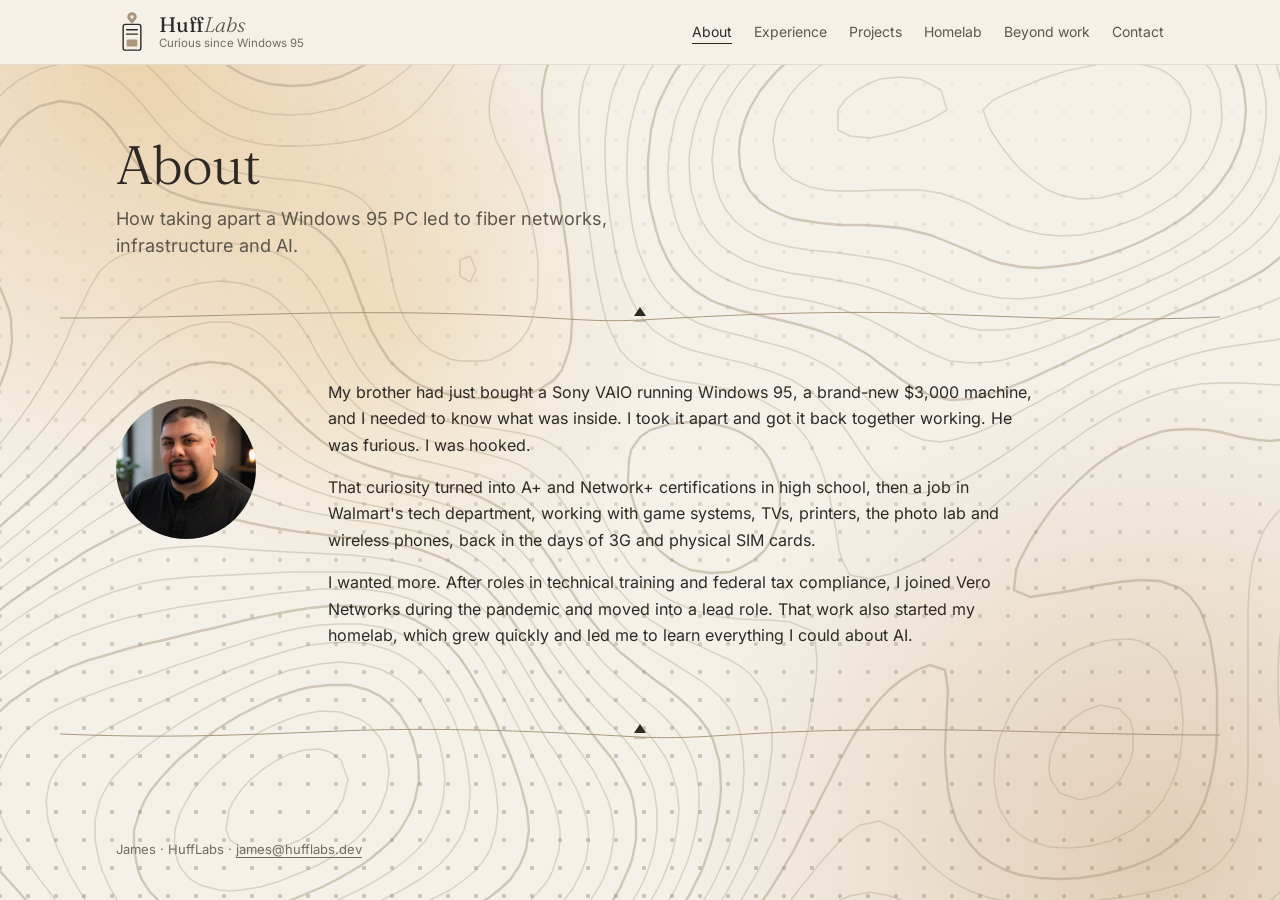
==== commit 9c933e62: "Logo: map pin instead of fiber strands" ====
--- a/about/index.html
+++ b/about/index.html
@@ -38,14 +38,8 @@
   <header class="top">
     <a class="brand" href="/">
       <svg class="mark" viewBox="0 0 36 44" width="32" height="39" aria-hidden="true">
-        <g class="mark-strands">
-          <path d="M18 14V5"/>
-          <path d="M18 14C18 9 11 11 7 7"/>
-          <path d="M18 14C18 9 25 11 29 7"/>
-        </g>
-        <circle class="mark-dot" cx="18" cy="3.6" r="2"/>
-        <circle class="mark-dot" cx="6" cy="6" r="2"/>
-        <circle class="mark-dot" cx="30" cy="6" r="2"/>
+        <path class="mark-pin" d="M18 13.2C18 13.2 12.6 8.1 12.6 5.6A5.4 5.4 0 0 1 23.4 5.6C23.4 8.1 18 13.2 18 13.2Z"/>
+        <circle class="mark-hole" cx="18" cy="5.6" r="1.9"/>
         <rect class="mark-case" x="8" y="14" width="20" height="29" rx="2.5"/>
         <path class="mark-case" d="M12 20h12M12 25h12"/>
         <rect class="mark-fill" x="12" y="31" width="12" height="8" rx="1"/>
--- a/assets/style.css
+++ b/assets/style.css
@@ -86,10 +86,10 @@
 .brand { display: flex; align-items: center; gap: 11px; text-decoration: none; }
 .brand:hover { color: inherit; }
 .mark { flex: none; display: block; }
-.mark-strands, .mark-case { fill: none; stroke-width: 1.6; stroke-linecap: round; }
-.mark-strands { stroke: var(--strand); }
+.mark-case { fill: none; stroke-width: 1.6; stroke-linecap: round; }
+.mark-pin { fill: var(--strand); }
+.mark-hole { fill: var(--paper); }
 .mark-case { stroke: var(--ink); }
-.mark-dot { fill: var(--ink); }
 .mark-fill { fill: var(--strand); }
 .brand-text { display: flex; flex-direction: column; }
 .wordmark { font: 400 21px/1.15 var(--serif); letter-spacing: -0.01em; }
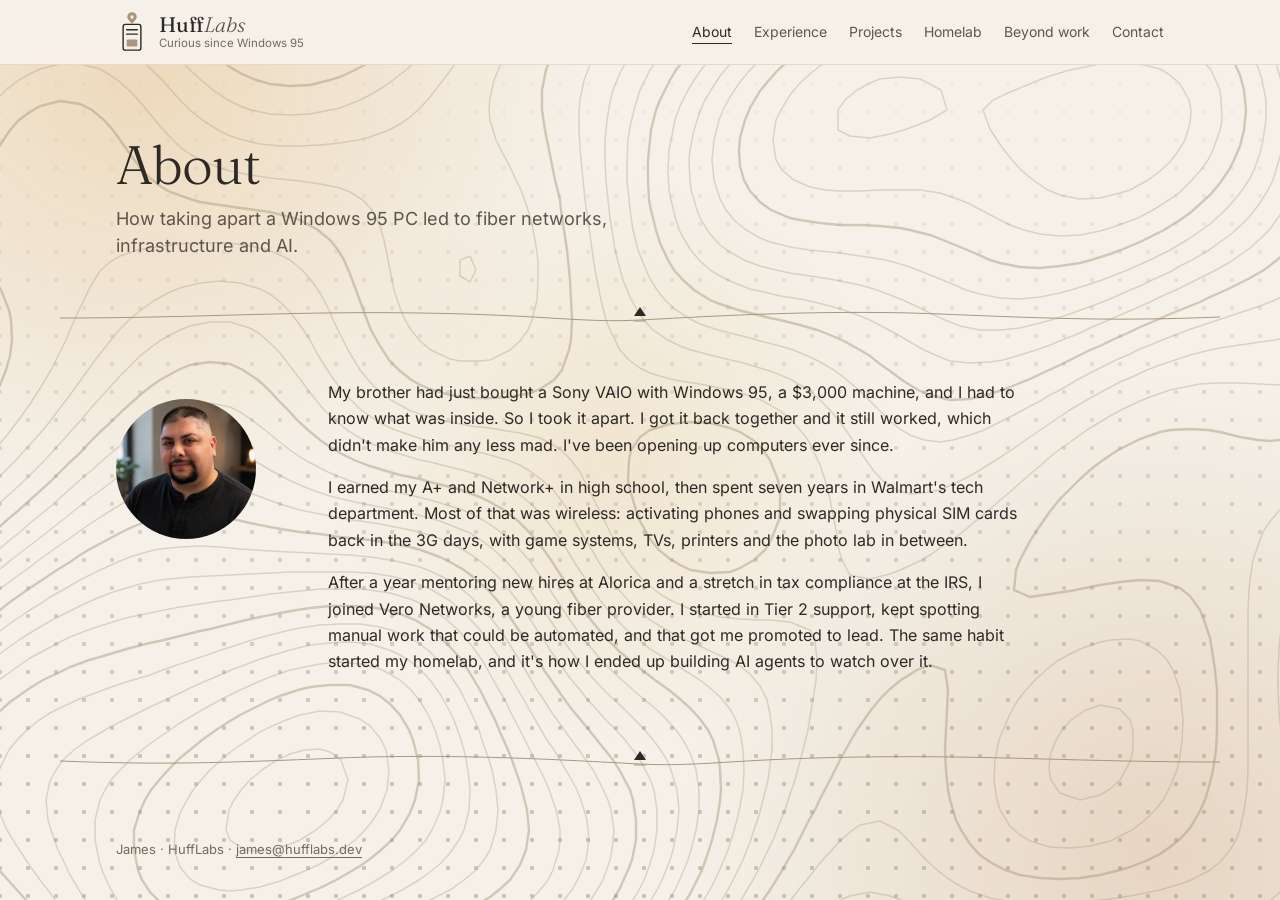
==== commit 716b6d43: "Rewrite home intro and About story in plainer, more specific words" ====
--- a/about/index.html
+++ b/about/index.html
@@ -72,9 +72,9 @@
         <img class="portrait" src="/assets/photos/portrait.jpg" width="392" height="392" alt="Portrait of James">
       </div>
       <div>
-        <p>My brother had just bought a Sony VAIO running Windows 95, a brand-new $3,000 machine, and I needed to know what was inside. I took it apart and got it back together working. He was furious. I was hooked.</p>
-        <p>That curiosity turned into A+ and Network+ certifications in high school, then a job in Walmart's tech department, working with game systems, TVs, printers, the photo lab and wireless phones, back in the days of 3G and physical SIM cards.</p>
-        <p>I wanted more. After roles in technical training and federal tax compliance, I joined Vero Networks during the pandemic and moved into a lead role. That work also started my homelab, which grew quickly and led me to learn everything I could about AI.</p>
+        <p>My brother had just bought a Sony VAIO with Windows 95, a $3,000 machine, and I had to know what was inside. So I took it apart. I got it back together and it still worked, which didn't make him any less mad. I've been opening up computers ever since.</p>
+        <p>I earned my A+ and Network+ in high school, then spent seven years in Walmart's tech department. Most of that was wireless: activating phones and swapping physical SIM cards back in the 3G days, with game systems, TVs, printers and the photo lab in between.</p>
+        <p>After a year mentoring new hires at Alorica and a stretch in tax compliance at the IRS, I joined Vero Networks, a young fiber provider. I started in Tier 2 support, kept spotting manual work that could be automated, and that got me promoted to lead. The same habit started my homelab, and it's how I ended up building AI agents to watch over it.</p>
       </div>
     </section>
 
--- a/assets/style.css
+++ b/assets/style.css
@@ -209,6 +209,8 @@
 /* Project screenshots */
 .shots { display: grid; grid-template-columns: repeat(2, minmax(0, 1fr)); gap: 16px; align-items: start; margin-top: 18px; }
 .shots.stack { grid-template-columns: 1fr; }
+/* A card with one screenshot shows it full width, under the title and text */
+.shots:has(> figure:only-child) { grid-template-columns: 1fr; }
 .shots.stack a { width: fit-content; max-width: 100%; }
 .shots.stack img { width: auto; max-width: 100%; }
 .shots a { display: block; }
@@ -237,8 +239,8 @@
 footer { width: 100%; box-sizing: border-box; }
 
 /* Background designs: dot grid, soft glows, topographic lines */
-:root { --dot: rgba(115, 106, 92, 0.34); --topo: #a8977c; --glow-a: rgba(222, 168, 92, 0.42); --glow-b: rgba(196, 150, 104, 0.40); --glow-c: rgba(230, 190, 120, 0.30); }
-@media (prefers-color-scheme: dark) { :root { --dot: rgba(167, 158, 142, 0.20); --topo: #8a7f6b; --glow-a: rgba(214, 160, 90, 0.20); --glow-b: rgba(130, 105, 190, 0.20); --glow-c: rgba(222, 180, 120, 0.11); } }
+:root { --dot: rgba(115, 106, 92, 0.34); --topo: #a8977c; --glow-a: rgba(222, 168, 92, 0.32); --glow-b: rgba(196, 150, 104, 0.30); --glow-c: rgba(230, 190, 120, 0.22); }
+@media (prefers-color-scheme: dark) { :root { --dot: rgba(167, 158, 142, 0.20); --topo: #8a7f6b; --glow-a: rgba(214, 160, 90, 0.15); --glow-b: rgba(130, 105, 190, 0.15); --glow-c: rgba(222, 180, 120, 0.08); } }
 .backdrop { position: fixed; inset: 0; overflow: hidden; pointer-events: none; z-index: -1; }
 .backdrop::before {
   content: ""; position: absolute; inset: 0;
@@ -266,29 +268,28 @@
 
 /* Background motion (off for reduced-motion). --scroll comes from /assets/motion.js. */
 @media (prefers-reduced-motion: no-preference) {
-  .topo-drift { transform-box: view-box; transform-origin: 50% 50%; animation: topo-drift 18s ease-in-out infinite alternate; }
+  .topo-drift { transform-box: view-box; transform-origin: 50% 50%; animation: topo-drift 80s ease-in-out infinite alternate; }
   @keyframes topo-drift {
     0% { transform: translate(0, 0) scale(1); }
-    50% { transform: translate(-3%, 2%) scale(1.08); }
-    100% { transform: translate(2.5%, -1.5%) scale(1.04); }
+    50% { transform: translate(-1.5%, 1%) scale(1.03); }
+    100% { transform: translate(1.2%, -0.8%) scale(1.015); }
   }
   /* Lines fade in and out on staggered, uneven timers so it reads as random */
-  .topo { animation: topo-fade 7s ease-in-out infinite; }
-  .topo:nth-of-type(7n+1) { animation-duration: 5s; animation-delay: -2s; }
-  .topo:nth-of-type(7n+2) { animation-duration: 9s; animation-delay: -5s; }
-  .topo:nth-of-type(7n+3) { animation-duration: 6s; animation-delay: -1s; }
-  .topo:nth-of-type(7n+4) { animation-duration: 11s; animation-delay: -7s; }
-  .topo:nth-of-type(7n+5) { animation-duration: 6.5s; animation-delay: -3s; }
-  .topo:nth-of-type(7n+6) { animation-duration: 13s; animation-delay: -9s; }
-  .topo:nth-of-type(7n)   { animation-duration: 8s; animation-delay: -4s; }
+  .topo { animation: topo-fade 28s ease-in-out infinite; }
+  .topo:nth-of-type(7n+1) { animation-duration: 22s; animation-delay: -8s; }
+  .topo:nth-of-type(7n+2) { animation-duration: 34s; animation-delay: -19s; }
+  .topo:nth-of-type(7n+3) { animation-duration: 25s; animation-delay: -4s; }
+  .topo:nth-of-type(7n+4) { animation-duration: 41s; animation-delay: -27s; }
+  .topo:nth-of-type(7n+5) { animation-duration: 26s; animation-delay: -12s; }
+  .topo:nth-of-type(7n+6) { animation-duration: 47s; animation-delay: -33s; }
+  .topo:nth-of-type(7n)   { animation-duration: 31s; animation-delay: -15s; }
   @keyframes topo-fade {
-    0%, 100% { opacity: calc(var(--o) * 1.25); }
-    45% { opacity: 0.02; }
-    60% { opacity: calc(var(--o) * 0.2); }
+    0%, 100% { opacity: calc(var(--o) * 1.1); }
+    50% { opacity: calc(var(--o) * 0.25); }
   }
   /* Glows travel across and down the page as you scroll */
-  .glow { transition: transform 0.35s ease-out; will-change: transform; }
-  .g1 { transform: translate(calc(var(--scroll, 0) * 62vw), calc(var(--scroll, 0) * 70vh)); }
-  .g2 { transform: translate(calc(var(--scroll, 0) * -55vw), calc(var(--scroll, 0) * -55vh)); }
-  .g3 { transform: translate(calc(-30vw + var(--scroll, 0) * 50vw), calc(-25vh + var(--scroll, 0) * 70vh)); }
-}
+  .glow { transition: transform 2.4s cubic-bezier(0.22, 0.61, 0.36, 1); will-change: transform; }
+  .g1 { transform: translate(calc(var(--scroll, 0) * 26vw), calc(var(--scroll, 0) * 30vh)); }
+  .g2 { transform: translate(calc(var(--scroll, 0) * -24vw), calc(var(--scroll, 0) * -24vh)); }
+  .g3 { transform: translate(calc(-12vw + var(--scroll, 0) * 22vw), calc(-10vh + var(--scroll, 0) * 30vh)); }
+}
